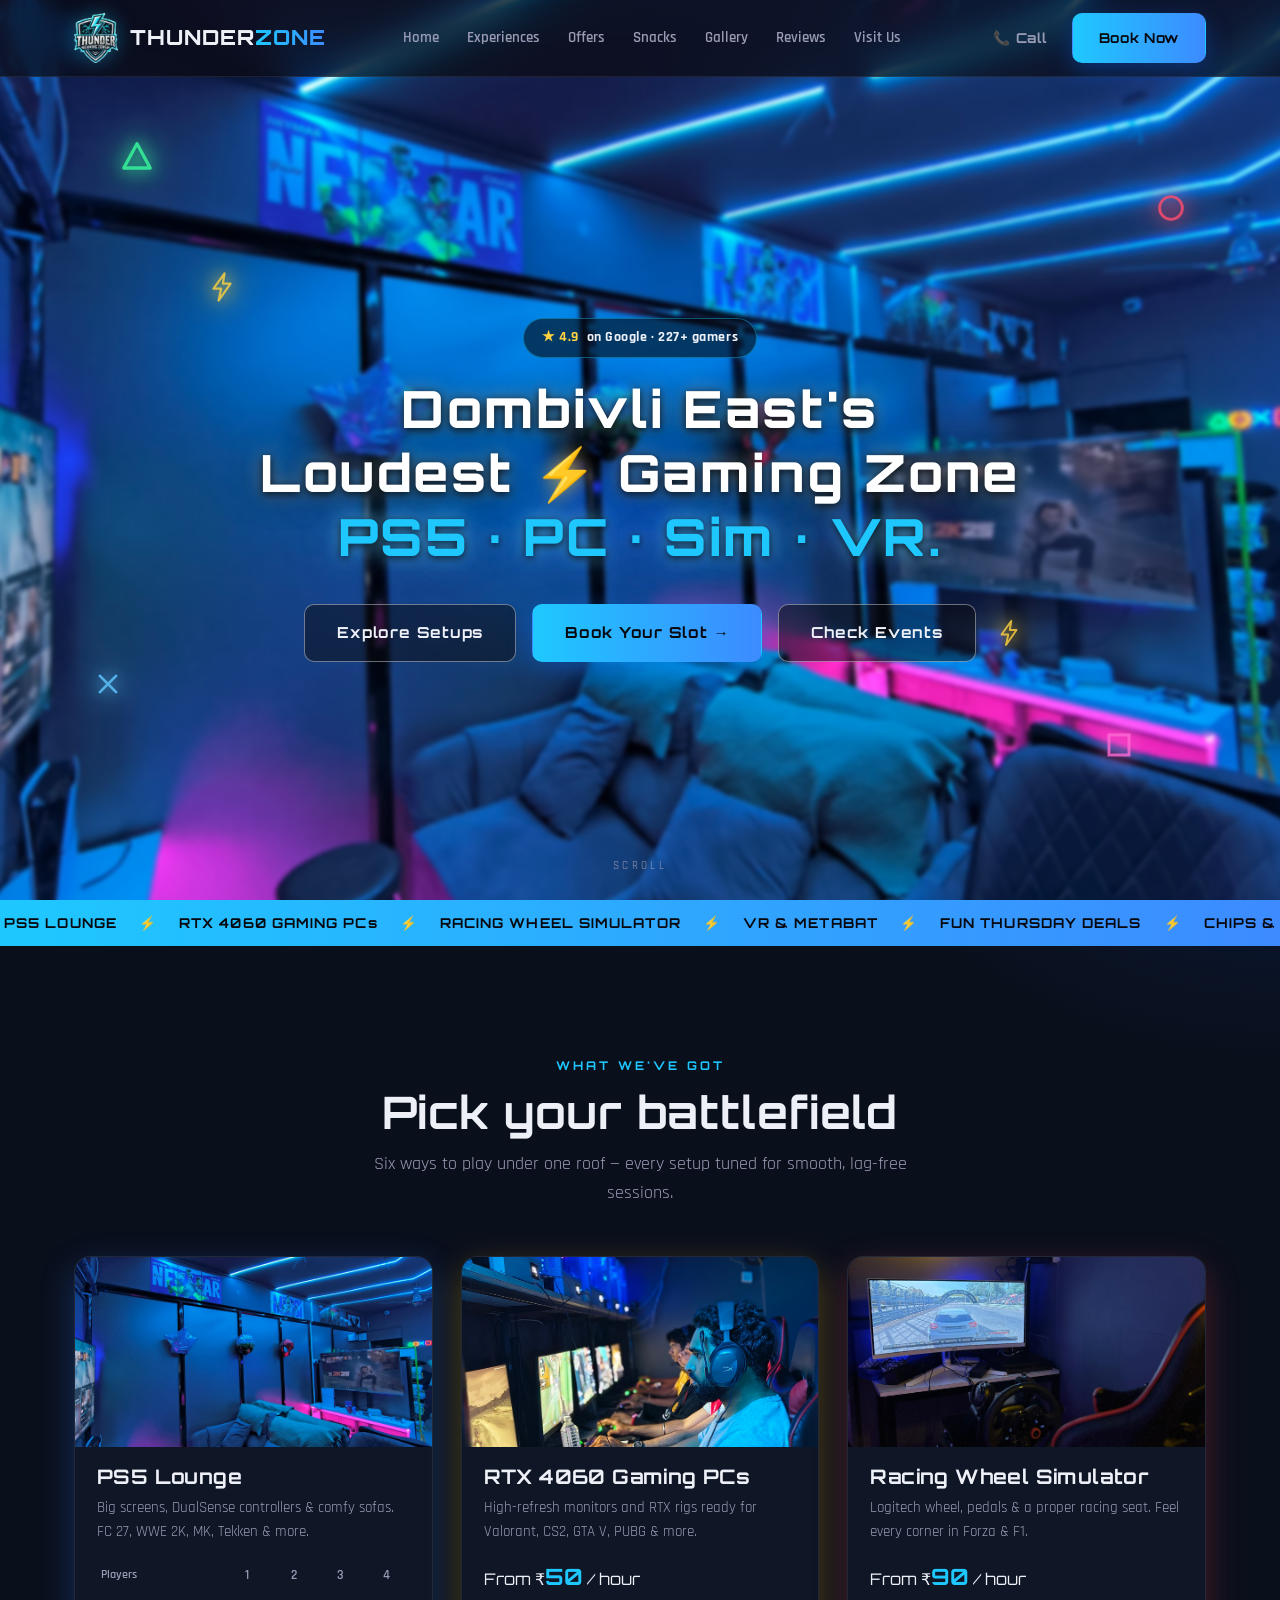
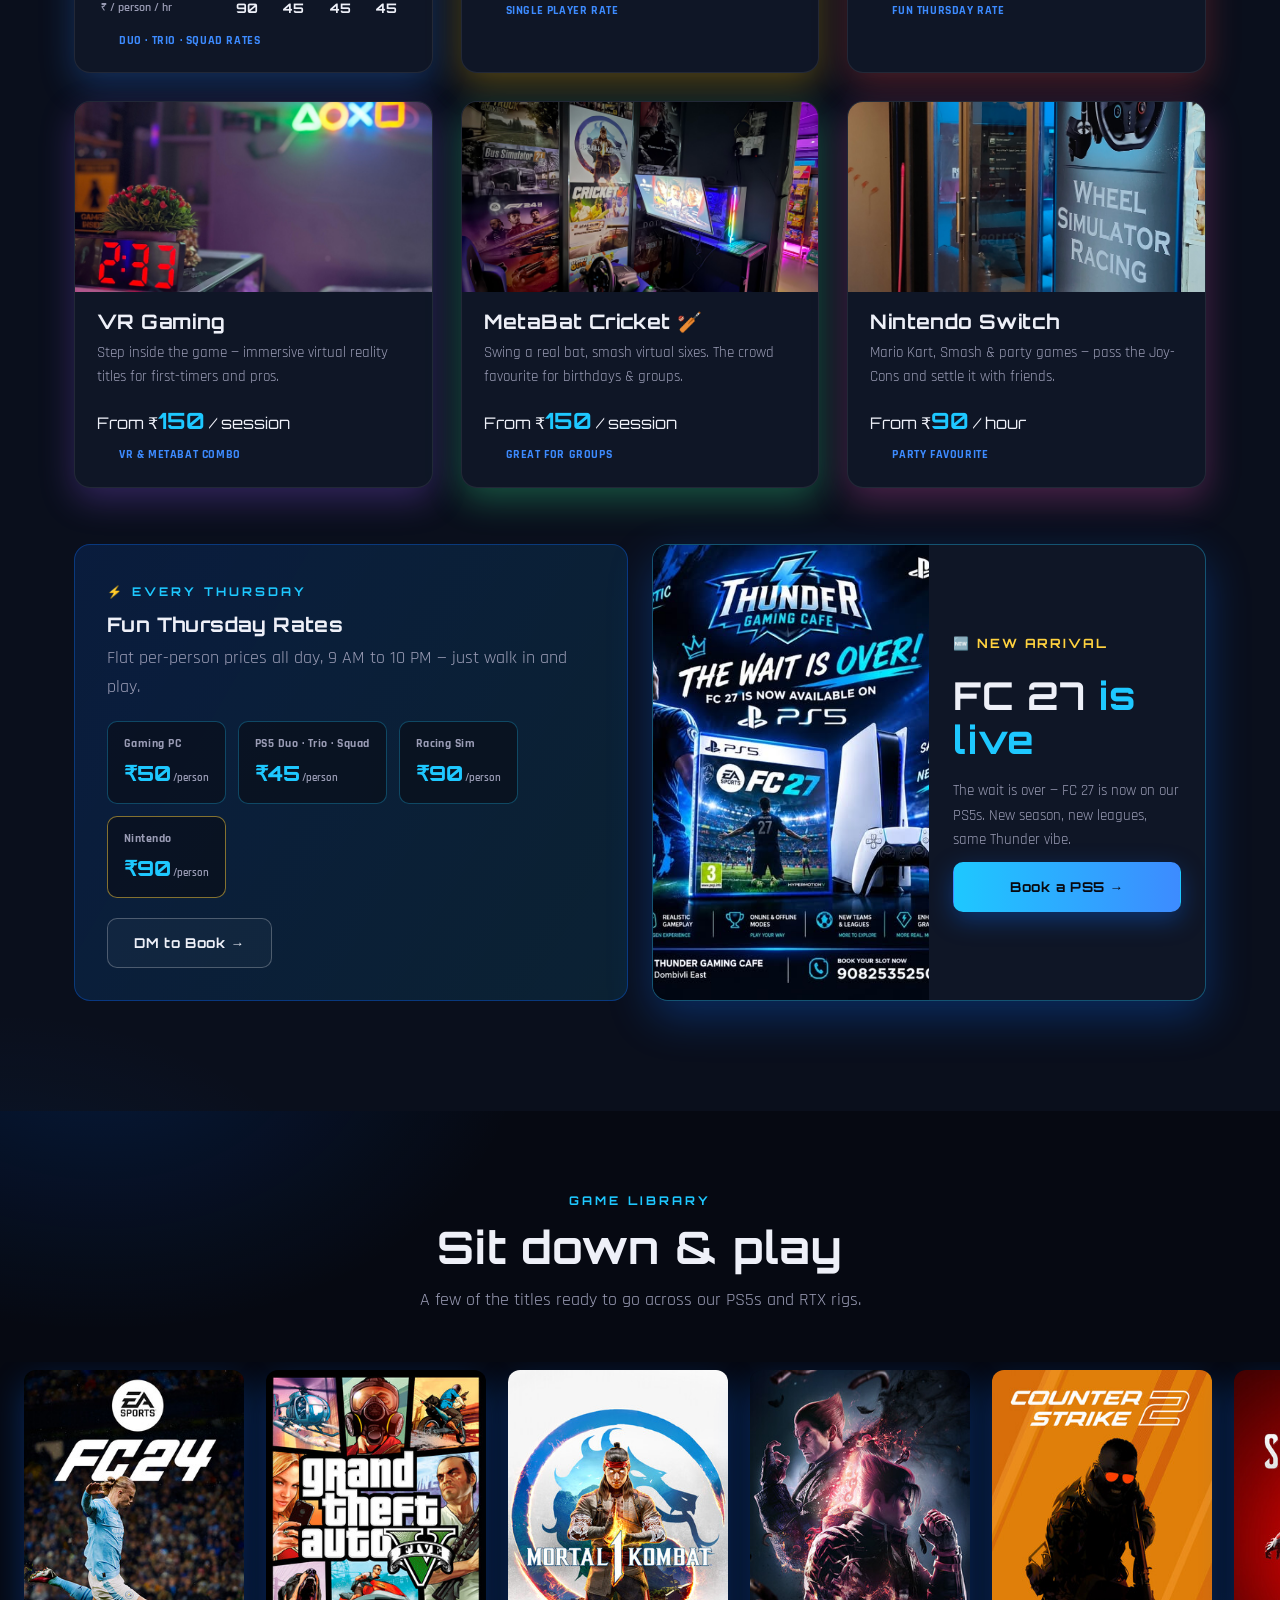
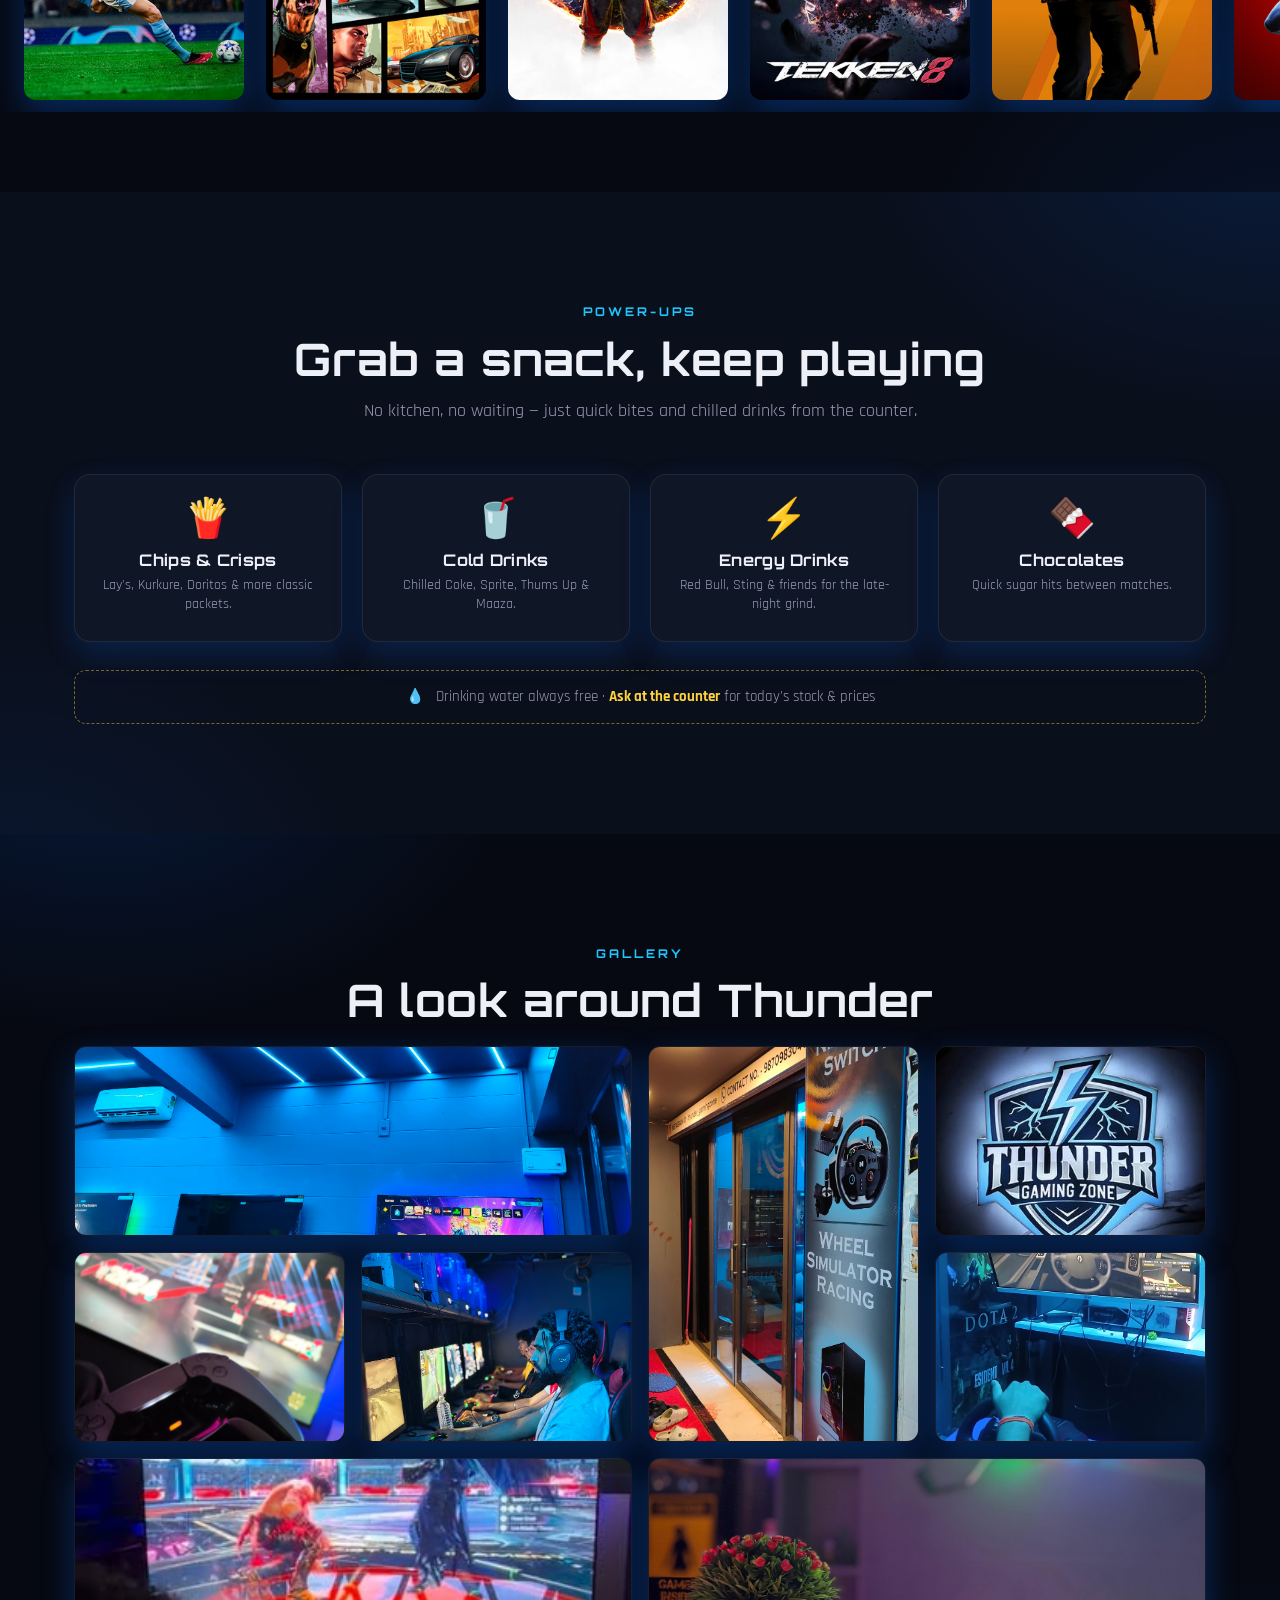
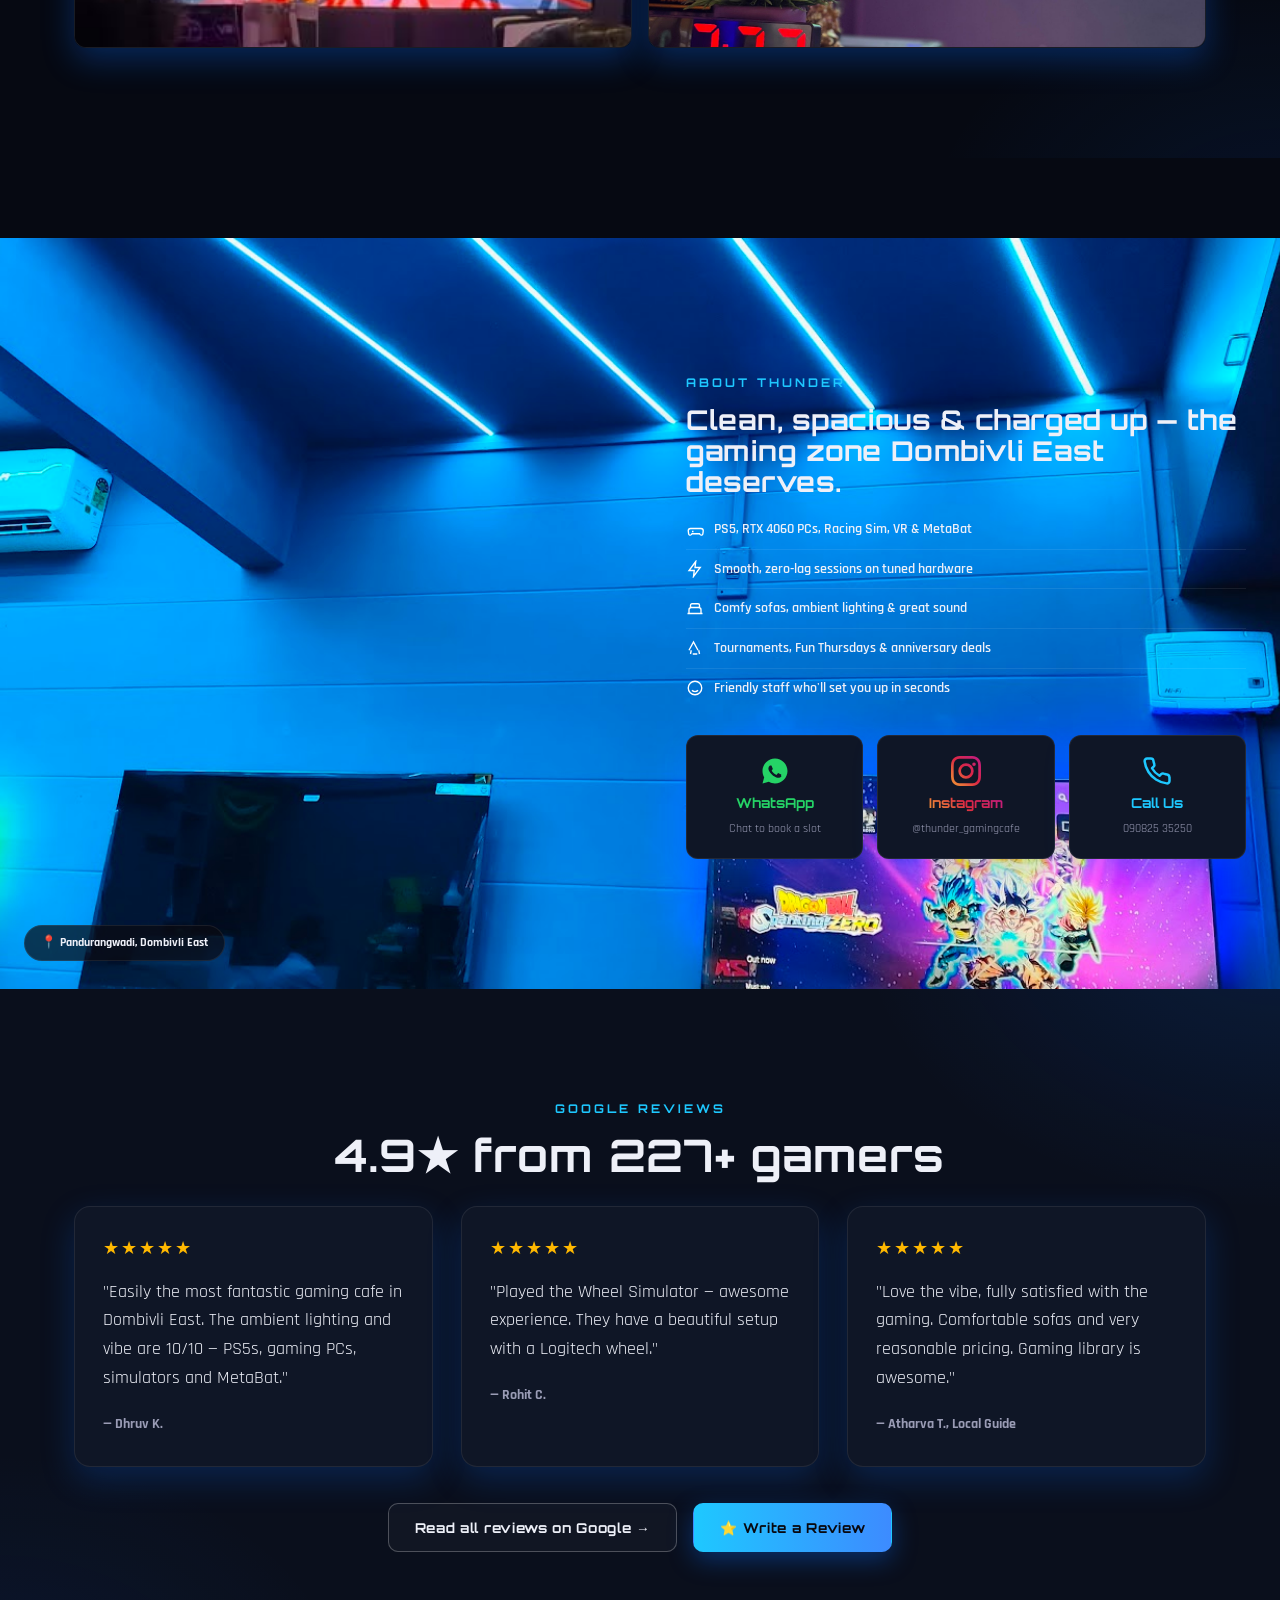
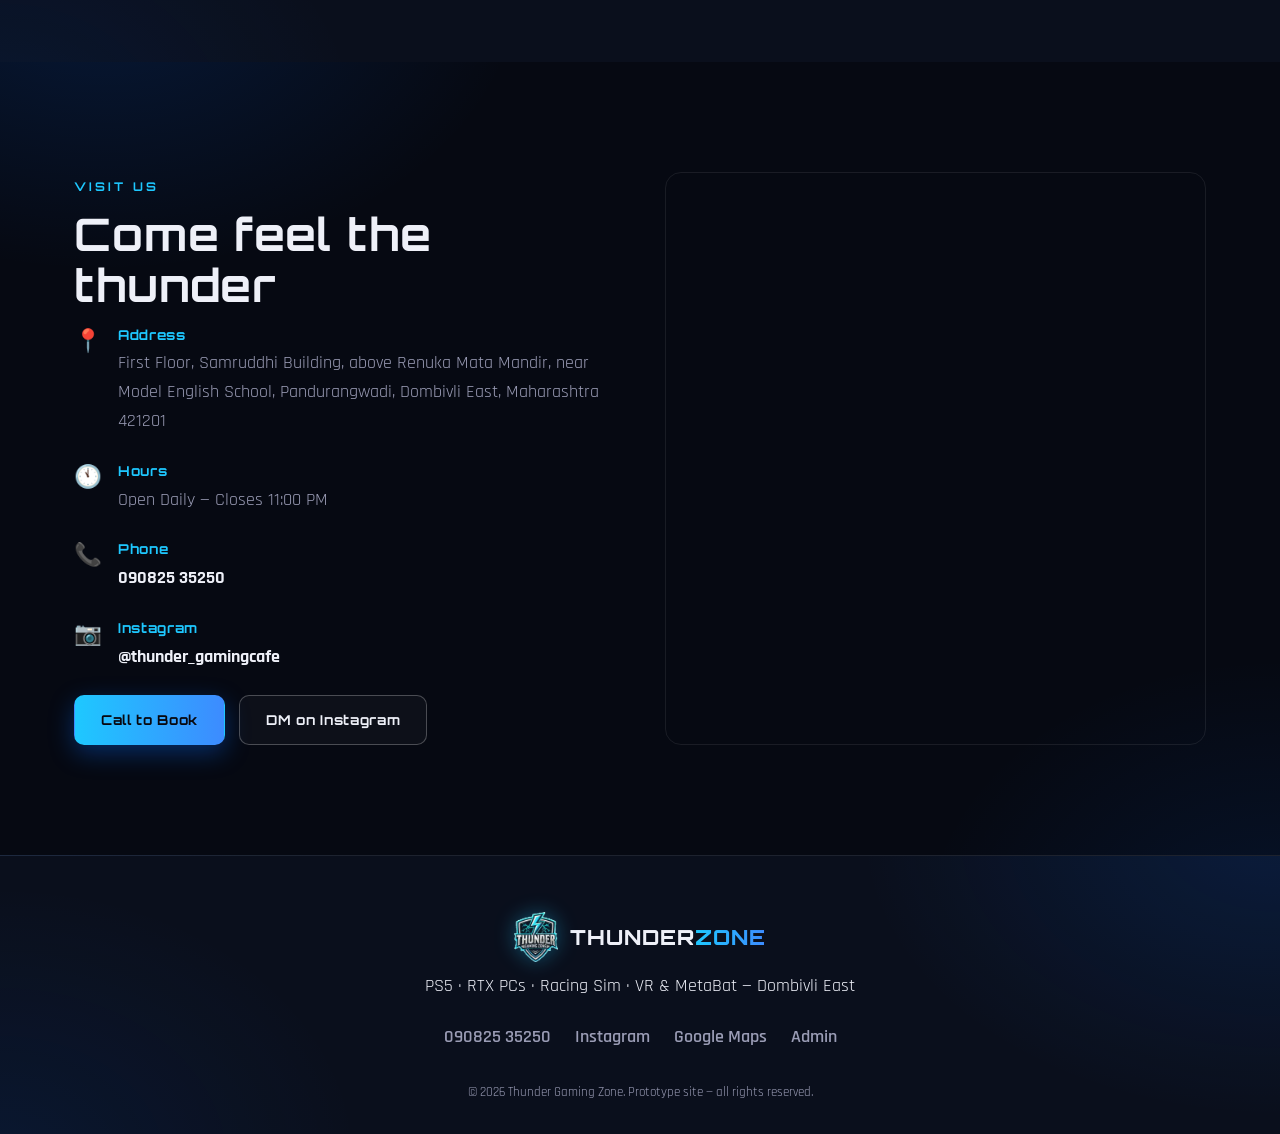
==== index.html @ 9903854d "Thunder Gaming Zone website prototype Home page with PS5, RTX PC, racing sim, VR/MetaBat and Nintend" ====
<!DOCTYPE html>
<html lang="en">
<head>
<meta charset="UTF-8">
<meta name="viewport" content="width=device-width, initial-scale=1.0">
<title>Thunder Gaming Zone | PS5, RTX PCs, Racing Sim &amp; VR in Dombivli East</title>
<meta name="description" content="Thunder Gaming Zone - Dombivli East's 4.9★ gaming zone. PS5 lounge, RTX 4060 gaming PCs, racing wheel simulator, VR & MetaBat. Book your slot now.">
<link rel="preconnect" href="https://fonts.googleapis.com">
<link rel="preconnect" href="https://fonts.gstatic.com" crossorigin>
<link href="https://fonts.googleapis.com/css2?family=Rajdhani:wght@500;600;700&family=Orbitron:wght@600;700;800;900&display=swap" rel="stylesheet">
<link rel="stylesheet" href="assets/style.css">
<link rel="icon" type="image/png" href="assets/img/logo.png">
</head>
<body>

<!-- NAV -->
<header class="site-header" id="header">
  <div class="container nav-inner">
    <a href="#home" class="logo"><img src="assets/img/logo.png" alt="Thunder Gaming Zone logo"><span class="logo-text">THUNDER<em>ZONE</em></span></a>
    <nav class="nav-links" id="navLinks">
      <a href="#home">Home</a>
      <a href="#stations">Experiences</a>
      <a href="#offers">Offers</a>
      <a href="#snacks">Snacks</a>
      <a href="#gallery">Gallery</a>
      <a href="#reviews">Reviews</a>
      <a href="#visit">Visit Us</a>
    </nav>
    <div class="nav-cta">
      <a href="tel:+919082535250" class="btn btn-ghost">📞 Call</a>
      <a href="booking.html" class="btn btn-primary">Book Now</a>
    </div>
    <button class="nav-toggle" id="navToggle" aria-label="Toggle menu">
      <span></span><span></span><span></span>
    </button>
  </div>
</header>

<!-- HERO -->
<section class="hero" id="home">
  <div class="hero-bg">
    <img src="assets/img/maps/ps5lounge.jpg" alt="Thunder Gaming Zone PS5 lounge with blue neon ceiling lights and sofa seating">
    <div class="hero-overlay"></div>
  </div>
  <div class="hero-deco" aria-hidden="true">
    <svg class="deco-btn deco-triangle" viewBox="0 0 40 40"><path d="M20 8 L32 30 L8 30 Z" fill="none" stroke="#39ff9e" stroke-width="3" stroke-linejoin="round"/></svg>
    <svg class="deco-btn deco-circle" viewBox="0 0 40 40"><circle cx="20" cy="20" r="12" fill="none" stroke="#ff4d6d" stroke-width="3"/></svg>
    <svg class="deco-btn deco-cross" viewBox="0 0 40 40"><path d="M11 11 L29 29 M29 11 L11 29" fill="none" stroke="#5ec8ff" stroke-width="3" stroke-linecap="round"/></svg>
    <svg class="deco-btn deco-square" viewBox="0 0 40 40"><rect x="10" y="10" width="20" height="20" fill="none" stroke="#ff6ad5" stroke-width="3"/></svg>
    <svg class="deco-btn deco-bolt b1" viewBox="0 0 40 40"><path d="M23 4 L10 22 H19 L16 36 L30 16 H21 Z" fill="none" stroke="#ffd23f" stroke-width="2.6" stroke-linejoin="round"/></svg>
    <svg class="deco-btn deco-bolt b2" viewBox="0 0 40 40"><path d="M23 4 L10 22 H19 L16 36 L30 16 H21 Z" fill="none" stroke="#ffd23f" stroke-width="2.6" stroke-linejoin="round"/></svg>
  </div>
  <div class="container hero-content">
    <span class="hero-badge"><b>★ 4.9</b> on Google · 227+ gamers</span>
    <p class="tagline">Dombivli East's<br>Loudest <span class="bolt">⚡</span> Gaming Zone<br><em>PS5 · PC · Sim · VR.</em></p>
    <div class="hero-actions">
      <a href="#stations" class="btn btn-outline btn-lg">Explore Setups</a>
      <a href="booking.html" class="btn btn-primary btn-lg">Book Your Slot →</a>
      <button type="button" id="eventsBtn" class="btn btn-outline btn-lg">Check Events</button>
    </div>
  </div>
  <div class="scroll-cue">SCROLL</div>
</section>

<!-- EVENTS MODAL -->
<div class="modal-overlay" id="eventsModal">
  <div class="modal-box">
    <div class="modal-head">
      <h3>Upcoming Events</h3>
      <button type="button" id="eventsClose" class="modal-close" aria-label="Close">✕</button>
    </div>
    <div class="modal-body">
      <ul class="event-list">
        <li class="event-item">
          <div class="event-date"><span class="ev-day">THU</span><span class="ev-mon">WEEKLY</span></div>
          <div class="event-info">
            <span class="event-tag">⚡ Weekly Deal</span>
            <h4>Fun Thursday</h4>
            <p>9:00 AM – 10:00 PM · PC ₹50, PS5 squads ₹45/person, Racing Sim &amp; Nintendo ₹90.</p>
          </div>
        </li>
        <li class="event-item">
          <div class="event-date"><span class="ev-day">8</span><span class="ev-mon">NOV</span></div>
          <div class="event-info">
            <span class="event-tag">⚽ Tournament</span>
            <h4>FC 27 Duo Cup</h4>
            <p>4:00 PM · Solo &amp; duo entries on PS5. Register via the link in our Instagram bio.</p>
          </div>
        </li>
        <li class="event-item">
          <div class="event-date"><span class="ev-day">15</span><span class="ev-mon">NOV</span></div>
          <div class="event-info">
            <span class="event-tag">🏎️ Time Trial</span>
            <h4>Wheel Sim Hot Lap Challenge</h4>
            <p>All day · Set the fastest lap on our Logitech wheel rigs — top 3 win free sim hours.</p>
          </div>
        </li>
        <li class="event-item">
          <div class="event-date"><span class="ev-day">22</span><span class="ev-mon">NOV</span></div>
          <div class="event-info">
            <span class="event-tag">🥊 Tournament</span>
            <h4>P vs P Battle: Tekken Night</h4>
            <p>6:00 PM · Single-elimination fighting bracket on the big screen. Spectators welcome.</p>
          </div>
        </li>
        <li class="event-item">
          <div class="event-date"><span class="ev-day">29</span><span class="ev-mon">NOV</span></div>
          <div class="event-info">
            <span class="event-tag">🏏 Special</span>
            <h4>MetaBat Super Over</h4>
            <p>5:00 PM · VR cricket six-hitting contest. Biggest hitter takes the trophy.</p>
          </div>
        </li>
      </ul>
    </div>
    <p class="modal-note">📌 Sample events shown for preview — connect Thunder's own calendar or Instagram posts here to keep this list live.</p>
  </div>
</div>

<!-- MARQUEE -->
<div class="marquee">
  <div class="marquee-track">
    <span>PS5 LOUNGE</span><span>⚡</span><span>RTX 4060 GAMING PCs</span><span>⚡</span><span>RACING WHEEL SIMULATOR</span><span>⚡</span><span>VR &amp; METABAT</span><span>⚡</span><span>FUN THURSDAY DEALS</span><span>⚡</span><span>CHIPS &amp; COLD DRINKS</span><span>⚡</span><span>PS5 LOUNGE</span><span>⚡</span><span>RTX 4060 GAMING PCs</span><span>⚡</span><span>RACING WHEEL SIMULATOR</span><span>⚡</span><span>VR &amp; METABAT</span><span>⚡</span><span>FUN THURSDAY DEALS</span><span>⚡</span><span>CHIPS &amp; COLD DRINKS</span><span>⚡</span>
  </div>
</div>

<!-- EXPERIENCES -->
<section class="stations" id="stations">
  <div class="container">
    <span class="eyebrow center">WHAT WE'VE GOT</span>
    <h2 class="center">Pick your battlefield</h2>
    <p class="section-sub center">Six ways to play under one roof — every setup tuned for smooth, lag-free sessions.</p>

    <div class="station-grid">
      <div class="station-card station-card--blue">
        <div class="station-img"><img src="assets/img/maps/ps5lounge.jpg" alt="PS5 lounge with sofas and big screens at Thunder Gaming Zone"></div>
        <h3>PS5 Lounge</h3>
        <p>Big screens, DualSense controllers &amp; comfy sofas. FC 27, WWE 2K, MK, Tekken &amp; more.</p>
        <table class="rate-table">
          <tr><th>Players</th><td>1</td><td>2</td><td>3</td><td>4</td></tr>
          <tr><th>₹ / person / hr</th><td>90</td><td>45</td><td>45</td><td>45</td></tr>
        </table>
        <span class="tag">Duo · Trio · Squad rates</span>
      </div>
      <div class="station-card station-card--yellow">
        <div class="station-img"><img src="assets/img/maps/pcrow.jpg" alt="Row of RTX 4060 gaming PCs with RGB lighting"></div>
        <h3>RTX 4060 Gaming PCs</h3>
        <p>High-refresh monitors and RTX rigs ready for Valorant, CS2, GTA V, PUBG &amp; more.</p>
        <div class="rate-simple">From ₹<strong>50</strong> / hour</div>
        <span class="tag">Single player rate</span>
      </div>
      <div class="station-card station-card--red">
        <div class="station-img"><img src="assets/img/maps/wheelsetup.jpg" alt="Logitech racing wheel simulator rig with bucket seat"></div>
        <h3>Racing Wheel Simulator</h3>
        <p>Logitech wheel, pedals &amp; a proper racing seat. Feel every corner in Forza &amp; F1.</p>
        <div class="rate-simple">From ₹<strong>90</strong> / hour</div>
        <span class="tag">Fun Thursday rate</span>
      </div>
      <div class="station-card station-card--purple">
        <div class="station-img"><img src="assets/img/maps/neonsign.jpg" alt="PlayStation neon symbols glowing on the wall"></div>
        <h3>VR Gaming</h3>
        <p>Step inside the game — immersive virtual reality titles for first-timers and pros.</p>
        <div class="rate-simple">From ₹<strong>150</strong> / session</div>
        <span class="tag">VR &amp; MetaBat combo</span>
      </div>
      <div class="station-card station-card--green">
        <div class="station-img"><img src="assets/img/maps/simrig.jpg" alt="Gaming setup with posters and sim rig at Thunder Gaming Zone"></div>
        <h3>MetaBat Cricket 🏏</h3>
        <p>Swing a real bat, smash virtual sixes. The crowd favourite for birthdays &amp; groups.</p>
        <div class="rate-simple">From ₹<strong>150</strong> / session</div>
        <span class="tag">Great for groups</span>
      </div>
      <div class="station-card station-card--pink">
        <div class="station-img"><img src="assets/img/maps/entrance.jpg" alt="Thunder Gaming Zone entrance listing Nintendo Switch, wheel simulator racing and gaming PCs"></div>
        <h3>Nintendo Switch</h3>
        <p>Mario Kart, Smash &amp; party games — pass the Joy-Cons and settle it with friends.</p>
        <div class="rate-simple">From ₹<strong>90</strong> / hour</div>
        <span class="tag">Party favourite</span>
      </div>
    </div>

    <!-- OFFERS -->
    <div class="deals-row" id="offers">
      <div class="happy-hour">
        <div class="hh-text">
          <span class="eyebrow">⚡ EVERY THURSDAY</span>
          <h3>Fun Thursday Rates</h3>
          <p>Flat per-person prices all day, 9 AM to 10 PM — just walk in and play.</p>
          <div class="hh-rates">
            <div class="hh-slot"><span class="hh-time">Gaming PC</span><span class="hh-price">₹50<small>/person</small></span></div>
            <div class="hh-slot"><span class="hh-time">PS5 Duo · Trio · Squad</span><span class="hh-price">₹45<small>/person</small></span></div>
            <div class="hh-slot"><span class="hh-time">Racing Sim</span><span class="hh-price">₹90<small>/person</small></span></div>
            <div class="hh-slot late"><span class="hh-time">Nintendo</span><span class="hh-price">₹90<small>/person</small></span></div>
          </div>
        </div>
        <a href="https://www.instagram.com/thunder_gamingcafe/" target="_blank" rel="noopener" class="btn btn-outline">DM to Book →</a>
      </div>

      <div class="offer-poster">
        <img src="assets/img/ig/fc27.jpg" alt="Thunder Gaming Cafe poster: FC 27 now available on PS5">
        <div class="op-text">
          <span class="mo-eyebrow">🆕 NEW ARRIVAL</span>
          <h3 class="mo-title">FC 27 <em>is live</em></h3>
          <p>The wait is over — FC 27 is now on our PS5s. New season, new leagues, same Thunder vibe.</p>
          <a href="booking.html" class="btn btn-primary">Book a PS5 →</a>
        </div>
      </div>
    </div>
  </div>
</section>

<!-- GAMES -->
<section class="games">
  <div class="container container-bleed">
    <span class="eyebrow center">GAME LIBRARY</span>
    <h2 class="center">Sit down &amp; play</h2>
    <p class="section-sub center">A few of the titles ready to go across our PS5s and RTX rigs.</p>
  </div>
  <div class="game-scroll">
    <div class="game-scroll-track" id="gameTrack">
      <div class="game-card"><img src="assets/img/games/fc24.jpg" alt="EA Sports FC cover art"><div class="game-overlay"><span class="go-name">EA Sports FC</span><span class="go-genre">SPORTS</span></div></div>
      <div class="game-card"><img src="assets/img/games/gtav.jpg" alt="Grand Theft Auto V cover art"><div class="game-overlay"><span class="go-name">Grand Theft Auto V</span><span class="go-genre">ACTION</span></div></div>
      <div class="game-card"><img src="assets/img/games/mk1.jpg" alt="Mortal Kombat 1 cover art"><div class="game-overlay"><span class="go-name">Mortal Kombat 1</span><span class="go-genre">FIGHTING</span></div></div>
      <div class="game-card"><img src="assets/img/games/tekken8.jpg" alt="Tekken 8 cover art"><div class="game-overlay"><span class="go-name">Tekken 8</span><span class="go-genre">FIGHTING</span></div></div>
      <div class="game-card"><img src="assets/img/games/cs2.jpg" alt="Counter-Strike 2 cover art"><div class="game-overlay"><span class="go-name">Counter-Strike 2</span><span class="go-genre">FPS</span></div></div>
      <div class="game-card"><img src="assets/img/games/spiderman.jpg" alt="Spider-Man Remastered cover art"><div class="game-overlay"><span class="go-name">Spider-Man Remastered</span><span class="go-genre">ACTION</span></div></div>
      <div class="game-card"><img src="assets/img/games/pubg.jpg" alt="PUBG Battlegrounds cover art"><div class="game-overlay"><span class="go-name">PUBG: Battlegrounds</span><span class="go-genre">BATTLE ROYALE</span></div></div>
      <div class="game-card"><img src="assets/img/games/godofwar.jpg" alt="God of War cover art"><div class="game-overlay"><span class="go-name">God of War</span><span class="go-genre">ACTION</span></div></div>
      <div class="game-card"><img src="assets/img/games/rocketleague.jpg" alt="Rocket League cover art"><div class="game-overlay"><span class="go-name">Rocket League</span><span class="go-genre">SPORTS</span></div></div>
      <div class="game-card"><img src="assets/img/games/sf6.jpg" alt="Street Fighter 6 cover art"><div class="game-overlay"><span class="go-name">Street Fighter 6</span><span class="go-genre">FIGHTING</span></div></div>
      <div class="game-card"><img src="assets/img/games/apex.jpg" alt="Apex Legends cover art"><div class="game-overlay"><span class="go-name">Apex Legends</span><span class="go-genre">BATTLE ROYALE</span></div></div>
      <div class="game-card"><img src="assets/img/games/cyberpunk.jpg" alt="Cyberpunk 2077 cover art"><div class="game-overlay"><span class="go-name">Cyberpunk 2077</span><span class="go-genre">RPG</span></div></div>
      <!-- duplicate set for seamless loop -->
      <div class="game-card" aria-hidden="true"><img src="assets/img/games/fc24.jpg" alt=""><div class="game-overlay"><span class="go-name">EA Sports FC</span><span class="go-genre">SPORTS</span></div></div>
      <div class="game-card" aria-hidden="true"><img src="assets/img/games/gtav.jpg" alt=""><div class="game-overlay"><span class="go-name">Grand Theft Auto V</span><span class="go-genre">ACTION</span></div></div>
      <div class="game-card" aria-hidden="true"><img src="assets/img/games/mk1.jpg" alt=""><div class="game-overlay"><span class="go-name">Mortal Kombat 1</span><span class="go-genre">FIGHTING</span></div></div>
      <div class="game-card" aria-hidden="true"><img src="assets/img/games/tekken8.jpg" alt=""><div class="game-overlay"><span class="go-name">Tekken 8</span><span class="go-genre">FIGHTING</span></div></div>
      <div class="game-card" aria-hidden="true"><img src="assets/img/games/cs2.jpg" alt=""><div class="game-overlay"><span class="go-name">Counter-Strike 2</span><span class="go-genre">FPS</span></div></div>
      <div class="game-card" aria-hidden="true"><img src="assets/img/games/spiderman.jpg" alt=""><div class="game-overlay"><span class="go-name">Spider-Man Remastered</span><span class="go-genre">ACTION</span></div></div>
      <div class="game-card" aria-hidden="true"><img src="assets/img/games/pubg.jpg" alt=""><div class="game-overlay"><span class="go-name">PUBG: Battlegrounds</span><span class="go-genre">BATTLE ROYALE</span></div></div>
      <div class="game-card" aria-hidden="true"><img src="assets/img/games/godofwar.jpg" alt=""><div class="game-overlay"><span class="go-name">God of War</span><span class="go-genre">ACTION</span></div></div>
      <div class="game-card" aria-hidden="true"><img src="assets/img/games/rocketleague.jpg" alt=""><div class="game-overlay"><span class="go-name">Rocket League</span><span class="go-genre">SPORTS</span></div></div>
      <div class="game-card" aria-hidden="true"><img src="assets/img/games/sf6.jpg" alt=""><div class="game-overlay"><span class="go-name">Street Fighter 6</span><span class="go-genre">FIGHTING</span></div></div>
      <div class="game-card" aria-hidden="true"><img src="assets/img/games/apex.jpg" alt=""><div class="game-overlay"><span class="go-name">Apex Legends</span><span class="go-genre">BATTLE ROYALE</span></div></div>
      <div class="game-card" aria-hidden="true"><img src="assets/img/games/cyberpunk.jpg" alt=""><div class="game-overlay"><span class="go-name">Cyberpunk 2077</span><span class="go-genre">RPG</span></div></div>
    </div>
  </div>
</section>

<!-- SNACKS -->
<section class="snacks" id="snacks">
  <div class="container">
    <span class="eyebrow center">POWER-UPS</span>
    <h2 class="center">Grab a snack, keep playing</h2>
    <p class="section-sub center">No kitchen, no waiting — just quick bites and chilled drinks from the counter.</p>

    <div class="snack-grid">
      <div class="snack-card"><span class="snack-ico">🍟</span><h3>Chips &amp; Crisps</h3><p>Lay's, Kurkure, Doritos &amp; more classic packets.</p></div>
      <div class="snack-card"><span class="snack-ico">🥤</span><h3>Cold Drinks</h3><p>Chilled Coke, Sprite, Thums Up &amp; Maaza.</p></div>
      <div class="snack-card"><span class="snack-ico">⚡</span><h3>Energy Drinks</h3><p>Red Bull, Sting &amp; friends for the late-night grind.</p></div>
      <div class="snack-card"><span class="snack-ico">🍫</span><h3>Chocolates</h3><p>Quick sugar hits between matches.</p></div>
    </div>

    <div class="snack-banner">💧 <span>Drinking water always free · <strong>Ask at the counter</strong> for today's stock &amp; prices</span></div>
  </div>
</section>

<!-- GALLERY -->
<section class="gallery" id="gallery">
  <div class="container">
    <span class="eyebrow center">GALLERY</span>
    <h2 class="center">A look around Thunder</h2>
    <div class="gallery-grid">
      <img class="g-wide" src="assets/img/maps/wideroom.jpg" alt="Wide view of the blue-lit gaming room with ceiling neon strips">
      <img class="g-tall" src="assets/img/maps/entrance.jpg" alt="Thunder Gaming Zone entrance with Nintendo Switch, wheel simulator and gaming PC signage">
      <img class="g-small" src="assets/img/ig/neon-logo.jpg" alt="Glowing Thunder Gaming Zone logo sign">
      <img class="g-small" src="assets/img/maps/ps5controller.jpg" alt="DualSense controller in hand during a WWE 2K match">
      <img class="g-small" src="assets/img/maps/pcrow.jpg" alt="Gamers on the RTX PC row">
      <img class="g-small" src="assets/img/maps/wheelplay.jpg" alt="Racing on the Logitech wheel simulator">
      <img class="g-wide" src="assets/img/ig/ps5-play.jpg" alt="Friends playing a fighting game on the big screen">
      <img class="g-wide" src="assets/img/maps/neonsign.jpg" alt="PlayStation symbol neon sign and LED clock">
    </div>
  </div>
</section>

<!-- ABOUT -->
<section class="about" id="about">
  <div class="about-bg">
    <img src="assets/img/maps/wideroom.jpg" alt="Thunder Gaming Zone interior with blue neon lighting and big screens">
    <div class="about-bg-overlay"></div>
  </div>
  <span class="about-badge">📍 Pandurangwadi, Dombivli East</span>
  <div class="container about-grid">
    <div class="about-copy">
      <span class="eyebrow">ABOUT THUNDER</span>
      <h2>Clean, spacious &amp; charged up — the gaming zone Dombivli East deserves.</h2>
      <ul class="about-points">
        <li><svg viewBox="0 0 24 24"><path d="M6 10h14a3 3 0 0 1 3 3l-.5 4a2 2 0 0 1-3.5 1.2l-1-1.2H8l-1 1.2A2 2 0 0 1 3.5 17L3 13a3 3 0 0 1 3-3z"/><path d="M9 13v2M8 14h2M15.5 12.5h.01M18 14h.01"/></svg> PS5, RTX 4060 PCs, Racing Sim, VR &amp; MetaBat</li>
        <li><svg viewBox="0 0 24 24"><path d="M13 2L4 14h7l-1 8 9-12h-7z"/></svg> Smooth, zero-lag sessions on tuned hardware</li>
        <li><svg viewBox="0 0 24 24"><path d="M4 18v-5a3 3 0 0 1 3-3h10a3 3 0 0 1 3 3v5M2 18h20M6 10V7a2 2 0 0 1 2-2h8a2 2 0 0 1 2 2v3"/></svg> Comfy sofas, ambient lighting &amp; great sound</li>
        <li><svg viewBox="0 0 24 24"><path d="M4 15l6-11 6 11M6 20l1-5M18 20l-1-5M9 20h6"/></svg> Tournaments, Fun Thursdays &amp; anniversary deals</li>
        <li><svg viewBox="0 0 24 24"><circle cx="12" cy="12" r="9"/><path d="M8.5 10.5h.01M15.5 10.5h.01M8 15c1 1.2 2.4 1.8 4 1.8s3-.6 4-1.8"/></svg> Friendly staff who'll set you up in seconds</li>
      </ul>

      <div class="connect-cards">
        <a href="https://wa.me/919082535250" target="_blank" rel="noopener" class="connect-card wa">
          <svg class="connect-ico" viewBox="0 0 24 24" fill="#25D366" aria-hidden="true"><path d="M12 2C6.48 2 2 6.48 2 12c0 1.85.5 3.58 1.35 5.07L2 22l5.07-1.35C8.55 21.5 10.27 22 12 22c5.52 0 10-4.48 10-10S17.52 2 12 2zm5.2 14.2c-.22.6-1.28 1.15-1.77 1.2-.46.05-1.02.07-1.65-.1-.38-.1-.87-.28-1.5-.55-2.63-1.14-4.35-3.8-4.48-3.98-.13-.18-1.07-1.42-1.07-2.7 0-1.28.67-1.9.9-2.16.23-.26.5-.32.67-.32.17 0 .34 0 .48.01.16.01.36-.06.56.43.22.53.73 1.83.8 1.96.07.13.11.29.02.47-.09.18-.13.29-.26.44-.13.15-.27.34-.39.46-.13.13-.26.27-.11.53.15.26.67 1.1 1.44 1.79 1 .89 1.83 1.17 2.09 1.3.26.13.41.11.56-.07.15-.18.65-.76.82-1.02.17-.26.34-.22.56-.13.22.09 1.42.67 1.66.79.24.12.4.18.46.28.06.1.06.6-.16 1.2z"/></svg>
          <span class="connect-label wa-label">WhatsApp</span>
          <span class="connect-sub">Chat to book a slot</span>
        </a>
        <a href="https://www.instagram.com/thunder_gamingcafe/" target="_blank" rel="noopener" class="connect-card ig">
          <svg class="connect-ico" viewBox="0 0 24 24" aria-hidden="true"><defs><linearGradient id="igGrad" x1="0" y1="1" x2="1" y2="0"><stop offset="0%" stop-color="#f09433"/><stop offset="25%" stop-color="#e6683c"/><stop offset="50%" stop-color="#dc2743"/><stop offset="75%" stop-color="#cc2366"/><stop offset="100%" stop-color="#bc1888"/></linearGradient></defs><path fill="url(#igGrad)" d="M12 2.16c3.2 0 3.58.01 4.85.07 1.17.05 1.8.25 2.23.41.56.22.96.48 1.38.9.42.42.68.82.9 1.38.16.42.36 1.06.41 2.23.06 1.27.07 1.65.07 4.85s-.01 3.58-.07 4.85c-.05 1.17-.25 1.8-.41 2.23-.22.56-.48.96-.9 1.38-.42.42-.82.68-1.38.9-.42.16-1.06.36-2.23.41-1.27.06-1.64.07-4.85.07s-3.58-.01-4.85-.07c-1.17-.05-1.8-.25-2.23-.41a3.7 3.7 0 0 1-1.38-.9 3.7 3.7 0 0 1-.9-1.38c-.16-.42-.36-1.06-.41-2.23-.06-1.27-.07-1.65-.07-4.85s.01-3.58.07-4.85c.05-1.17.25-1.8.41-2.23.22-.56.48-.96.9-1.38.42-.42.82-.68 1.38-.9.42-.16 1.06-.36 2.23-.41 1.27-.06 1.65-.07 4.85-.07zM12 0C8.74 0 8.33.01 7.05.07c-1.28.06-2.15.26-2.91.56a5.9 5.9 0 0 0-2.13 1.39A5.9 5.9 0 0 0 .62 4.15C.32 4.9.12 5.77.06 7.05.01 8.33 0 8.74 0 12s.01 3.67.07 4.95c.06 1.28.26 2.15.56 2.91.31.8.72 1.47 1.39 2.14a5.9 5.9 0 0 0 2.13 1.39c.76.3 1.63.5 2.91.56C8.33 23.99 8.74 24 12 24s3.67-.01 4.95-.07c1.28-.06 2.15-.26 2.91-.56a5.9 5.9 0 0 0 2.13-1.39 5.9 5.9 0 0 0 1.39-2.14c.3-.76.5-1.63.56-2.91.06-1.28.07-1.69.07-4.95s-.01-3.67-.07-4.95c-.06-1.28-.26-2.15-.56-2.91a5.9 5.9 0 0 0-1.39-2.13A5.9 5.9 0 0 0 19.86.63c-.76-.3-1.63-.5-2.91-.56C15.67.01 15.26 0 12 0zm0 5.84A6.16 6.16 0 1 0 18.16 12 6.16 6.16 0 0 0 12 5.84zM12 16a4 4 0 1 1 4-4 4 4 0 0 1-4 4zm6.41-10.85a1.44 1.44 0 1 0 1.44 1.44 1.44 1.44 0 0 0-1.44-1.44z"/></svg>
          <span class="connect-label ig-label">Instagram</span>
          <span class="connect-sub">@thunder_gamingcafe</span>
        </a>
        <a href="tel:+919082535250" class="connect-card call">
          <svg class="connect-ico" viewBox="0 0 24 24" fill="none" stroke="#1ec8ff" stroke-width="2" stroke-linecap="round" stroke-linejoin="round" aria-hidden="true"><path d="M22 16.9v3a2 2 0 0 1-2.2 2 19.8 19.8 0 0 1-8.6-3.1 19.5 19.5 0 0 1-6-6A19.8 19.8 0 0 1 2.1 4.2 2 2 0 0 1 4.1 2h3a2 2 0 0 1 2 1.7c.1.9.4 1.8.7 2.7a2 2 0 0 1-.5 2.1L8 9.8a16 16 0 0 0 6 6l1.3-1.3a2 2 0 0 1 2.1-.4c.9.3 1.8.6 2.7.7a2 2 0 0 1 1.7 2z"/></svg>
          <span class="connect-label">Call Us</span>
          <span class="connect-sub">090825 35250</span>
        </a>
      </div>
    </div>
  </div>
</section>

<!-- REVIEWS -->
<section class="reviews" id="reviews">
  <div class="container">
    <span class="eyebrow center">GOOGLE REVIEWS</span>
    <h2 class="center">4.9★ from 227+ gamers</h2>
    <div class="review-grid">
      <div class="review-card">
        <div class="stars">★★★★★</div>
        <p>"Easily the most fantastic gaming cafe in Dombivli East. The ambient lighting and vibe are 10/10 — PS5s, gaming PCs, simulators and MetaBat."</p>
        <span class="reviewer">— Dhruv K.</span>
      </div>
      <div class="review-card">
        <div class="stars">★★★★★</div>
        <p>"Played the Wheel Simulator — awesome experience. They have a beautiful setup with a Logitech wheel."</p>
        <span class="reviewer">— Rohit C.</span>
      </div>
      <div class="review-card">
        <div class="stars">★★★★★</div>
        <p>"Love the vibe, fully satisfied with the gaming. Comfortable sofas and very reasonable pricing. Gaming library is awesome."</p>
        <span class="reviewer">— Atharva T., Local Guide</span>
      </div>
    </div>
    <div class="review-actions">
      <a href="https://www.google.com/maps/place/Thunder+Gaming+Cafe/@19.2097234,73.0913466,354m/data=!3m2!1e3!4b1!4m6!3m5!1s0x3be79584dae21099:0x76527ccf8c31e28e!8m2!3d19.2097234!4d73.0920707!16s%2Fg%2F11wg5w4zh5" target="_blank" rel="noopener" class="btn btn-outline">Read all reviews on Google →</a>
      <a href="https://www.google.com/maps/place/Thunder+Gaming+Cafe/@19.2097234,73.0913466,354m/data=!3m2!1e3!4b1!4m6!3m5!1s0x3be79584dae21099:0x76527ccf8c31e28e!8m2!3d19.2097234!4d73.0920707!16s%2Fg%2F11wg5w4zh5" target="_blank" rel="noopener" class="btn btn-primary">⭐ Write a Review</a>
    </div>
  </div>
</section>

<!-- VISIT / CONTACT -->
<section class="visit" id="visit">
  <div class="container visit-grid">
    <div class="visit-info">
      <span class="eyebrow">VISIT US</span>
      <h2>Come feel the thunder</h2>
      <div class="info-row">
        <span class="ico">📍</span>
        <div>
          <strong>Address</strong>
          <p>First Floor, Samruddhi Building, above Renuka Mata Mandir, near Model English School, Pandurangwadi, Dombivli East, Maharashtra 421201</p>
        </div>
      </div>
      <div class="info-row">
        <span class="ico">🕚</span>
        <div>
          <strong>Hours</strong>
          <p>Open Daily — Closes 11:00 PM</p>
        </div>
      </div>
      <div class="info-row">
        <span class="ico">📞</span>
        <div>
          <strong>Phone</strong>
          <p><a href="tel:+919082535250">090825 35250</a></p>
        </div>
      </div>
      <div class="info-row">
        <span class="ico">📷</span>
        <div>
          <strong>Instagram</strong>
          <p><a href="https://www.instagram.com/thunder_gamingcafe/" target="_blank" rel="noopener">@thunder_gamingcafe</a></p>
        </div>
      </div>
      <div class="visit-actions">
        <a href="tel:+919082535250" class="btn btn-primary">Call to Book</a>
        <a href="https://www.instagram.com/thunder_gamingcafe/" target="_blank" rel="noopener" class="btn btn-outline">DM on Instagram</a>
      </div>
    </div>
    <div class="visit-map">
      <iframe
        title="Thunder Gaming Zone location"
        src="https://www.google.com/maps?q=Thunder+Gaming+Cafe,+Dombivli+East&ll=19.2097234,73.0920707&z=17&output=embed"
        width="100%" height="100%" style="border:0;" allowfullscreen="" loading="lazy"
        referrerpolicy="no-referrer-when-downgrade">
      </iframe>
    </div>
  </div>
</section>

<!-- FOOTER -->
<footer class="site-footer">
  <div class="container footer-inner">
    <a href="#home" class="logo"><img src="assets/img/logo.png" alt="Thunder Gaming Zone logo"><span class="logo-text">THUNDER<em>ZONE</em></span></a>
    <p>PS5 · RTX PCs · Racing Sim · VR &amp; MetaBat — Dombivli East</p>
    <div class="footer-links">
      <a href="tel:+919082535250">090825 35250</a>
      <a href="https://www.instagram.com/thunder_gamingcafe/" target="_blank" rel="noopener">Instagram</a>
      <a href="https://www.google.com/maps/place/Thunder+Gaming+Cafe/@19.2097234,73.0913466,354m/data=!3m2!1e3!4b1!4m6!3m5!1s0x3be79584dae21099:0x76527ccf8c31e28e!8m2!3d19.2097234!4d73.0920707!16s%2Fg%2F11wg5w4zh5" target="_blank" rel="noopener">Google Maps</a>
      <a href="admin.html">Admin</a>
    </div>
    <p class="copyright">© <span id="year"></span> Thunder Gaming Zone. Prototype site — all rights reserved.</p>
  </div>
</footer>

<script src="assets/script.js"></script>
</body>
</html>
---- assets/style.css ----
/* ===== Thunder Gaming Zone — prototype styles ===== */
:root{
  --bg: radial-gradient(ellipse 700px 480px at 8% -10%, rgba(10,108,255,.16), transparent 60%),
        radial-gradient(ellipse 600px 460px at 100% 110%, rgba(10,108,255,.10), transparent 60%),
        #060912;
  --bg-alt: radial-gradient(ellipse 700px 480px at 100% -10%, rgba(10,108,255,.14), transparent 60%),
        radial-gradient(ellipse 600px 460px at 0% 110%, rgba(10,108,255,.09), transparent 60%),
        #0a0f1c;
  --card: #0f1626;
  --line: rgba(255,255,255,0.08);
  --text: #eef0f8;
  --muted: #9a9cb5;
  --neon-cyan: #1ec8ff;
  --neon-purple: #3d8bff;
  --neon-pink: #ffd23f;
  --ps-blue: #0a3d91;
  --grad-main: linear-gradient(90deg, var(--neon-cyan), var(--neon-purple));
  --grad-text: linear-gradient(90deg, #ffffff, var(--neon-cyan), var(--neon-purple));
  --radius: 16px;
  --font-head: 'Orbitron', sans-serif;
  --font-body: 'Rajdhani', sans-serif;
}

*{ box-sizing:border-box; margin:0; padding:0; }
html{ scroll-behavior:smooth; }
body{
  background:var(--bg);
  color:var(--text);
  font-family:var(--font-body);
  font-size:18px;
  line-height:1.6;
  overflow-x:hidden;
}
img{ max-width:100%; display:block; }
a{ color:inherit; text-decoration:none; }
ul{ list-style:none; }
.container{ width:100%; max-width:1180px; margin:0 auto; padding:0 24px; }
h1,h2,h3,h4{ font-family:var(--font-head); line-height:1.15; letter-spacing:.02em; color:var(--text); }
h2{ font-size:clamp(1.9rem, 4vw, 2.8rem); margin-bottom:12px; }
h3{ font-size:1.25rem; margin-bottom:8px; }
.center{ text-align:center; margin-left:auto; margin-right:auto; }
.section-sub{ color:var(--muted); max-width:560px; margin-bottom:48px; }
.eyebrow{
  display:inline-block; font-family:var(--font-head); font-size:.75rem;
  letter-spacing:.25em; color:var(--neon-cyan); margin-bottom:12px; font-weight:700;
}
.eyebrow.center{ display:block; }

/* Buttons */
.btn{
  display:inline-flex; align-items:center; gap:6px; justify-content:center;
  padding:13px 26px; border-radius:10px; font-family:var(--font-head);
  font-size:.85rem; font-weight:700; letter-spacing:.05em; cursor:pointer;
  border:1px solid transparent; transition:transform .2s ease, box-shadow .2s ease, background .2s ease;
  white-space:nowrap;
}
.btn:hover{ transform:translateY(-2px); }
.btn-primary{ background:var(--grad-main); color:#08080f; box-shadow:0 8px 24px rgba(10,108,255,.35); }
.btn-primary:hover{ box-shadow:0 10px 30px rgba(30,200,255,.45); }
.btn-outline{ border-color:rgba(255,255,255,.25); color:var(--text); background:rgba(255,255,255,.03); }
.btn-outline:hover{ border-color:var(--neon-cyan); color:var(--neon-cyan); }
.hero-actions .btn-outline{ background:rgba(10,10,14,.5); border-color:rgba(255,255,255,.4); }
.hero-actions .btn-outline:hover{ background:rgba(10,10,14,.65); border-color:var(--neon-cyan); }
.btn-ghost{ color:var(--muted); padding:13px 14px; }
.btn-ghost:hover{ color:var(--text); }
.btn-lg{ padding:16px 32px; font-size:.95rem; }
.center-btn{ display:table; margin:36px auto 0; }

/* Header */
.site-header{
  position:fixed; top:0; left:0; right:0; z-index:100;
  background:rgba(10,10,18,.7); backdrop-filter:blur(14px);
  border-bottom:1px solid var(--line);
}
.nav-inner{ display:flex; align-items:center; justify-content:space-between; height:76px; gap:20px; }
.logo{ display:flex; align-items:center; gap:12px; font-family:var(--font-head); font-weight:800; font-size:1.3rem; letter-spacing:.05em; }
.logo img{ height:52px; width:auto; display:block; mix-blend-mode:screen; }
.logo-text{ color:var(--text); white-space:nowrap; }
.logo-text em{ font-style:normal; background:var(--grad-main); -webkit-background-clip:text; background-clip:text; color:transparent; }
.nav-links{ display:flex; gap:28px; }
.nav-links a{ font-size:.95rem; font-weight:600; color:var(--muted); transition:color .2s; }
.nav-links a:hover{ color:var(--neon-cyan); }
.nav-cta{ display:flex; align-items:center; gap:10px; }
.nav-toggle{ display:none; flex-direction:column; gap:5px; background:none; border:0; cursor:pointer; padding:8px; }
.nav-toggle span{ width:24px; height:2px; background:var(--text); display:block; }

/* Hero */
.hero{
  position:relative; min-height:100vh; display:flex; flex-direction:column;
  align-items:center; justify-content:center; text-align:center; padding:140px 0 60px;
  overflow:hidden;
}
.hero-bg{ position:absolute; inset:0; z-index:0; }
.hero-bg img{ width:100%; height:100%; object-fit:cover; opacity:1; filter:blur(2px); transform:scale(1.03); }
.hero-overlay{
  position:absolute; inset:0;
  background:
    radial-gradient(ellipse 900px 620px at 50% 52%, rgba(5,5,10,.82), transparent 72%),
    radial-gradient(ellipse at 50% 20%, rgba(10,108,255,.18), transparent 60%),
    linear-gradient(180deg, rgba(10,10,18,.6) 0%, rgba(10,10,18,.2) 30%, rgba(10,10,18,.3) 65%, var(--bg) 100%);
}
.hero-content{ position:relative; z-index:1; display:flex; flex-direction:column; align-items:center; max-width:900px; }
.badge{
  display:inline-block; border:1px solid rgba(30,200,255,.4); background:rgba(30,200,255,.08);
  color:var(--neon-cyan); padding:8px 18px; border-radius:999px; font-size:.8rem; font-weight:700;
  letter-spacing:.08em; margin-bottom:26px;
}
.hero h1{
  font-size:clamp(2.4rem, 7vw, 5rem); font-weight:900;
  background:var(--grad-text); -webkit-background-clip:text; background-clip:text; color:transparent;
  text-shadow:0 0 60px rgba(10,108,255,.25);
}
.hero h1 .x{ color:var(--neon-pink); -webkit-text-fill-color:var(--neon-pink); }
.tagline{
  margin-top:18px; font-size:clamp(1.9rem, 4.6vw, 3.2rem); font-family:var(--font-head), sans-serif;
  font-weight:800; letter-spacing:.05em;
  color:#fff; max-width:900px; line-height:1.25;
  text-shadow:0 2px 8px rgba(0,0,0,.9), 0 4px 30px rgba(0,0,0,.8),
    0 0 18px rgba(255,255,255,.5), 0 0 36px rgba(30,200,255,.35);
}
.tagline em{
  color:var(--neon-cyan); font-style:normal; font-weight:800; -webkit-text-fill-color:var(--neon-cyan);
  text-shadow:0 2px 8px rgba(0,0,0,.9), 0 0 16px rgba(94,200,255,.8), 0 0 34px rgba(94,200,255,.5);
}
.tagline .x{ color:var(--neon-pink); -webkit-text-fill-color:var(--neon-pink); }
.hero-actions{ display:flex; gap:16px; flex-wrap:wrap; justify-content:center; margin-top:36px; }
.hero-stats{
  display:flex; gap:40px; margin-top:64px; flex-wrap:wrap; justify-content:center;
}
.hero-stats div{ display:flex; flex-direction:column; align-items:center; }
.hero-stats strong{ font-family:var(--font-head); font-size:1.6rem; color:var(--neon-cyan); }
.hero-stats span{ font-size:.8rem; color:var(--muted); letter-spacing:.05em; text-transform:uppercase; margin-top:4px; }
.scroll-cue{
  position:absolute; bottom:24px; left:50%; transform:translateX(-50%);
  font-size:.7rem; letter-spacing:.3em; color:var(--muted); z-index:1;
}

/* Hero decorative neon controller buttons */
.hero-deco{ position:absolute; inset:0; z-index:1; pointer-events:none; overflow:hidden; }
.deco-btn{ position:absolute; width:44px; height:44px; opacity:.85; }
.deco-triangle{ top:15%; left:9%; --tilt:-15deg; filter:drop-shadow(0 0 8px #39ff9e) drop-shadow(0 0 16px #39ff9e); animation:deco-float 5s ease-in-out infinite; }
.deco-circle{ top:21%; right:7%; width:38px; height:38px; --tilt:22deg; filter:drop-shadow(0 0 8px #ff4d6d) drop-shadow(0 0 16px #ff4d6d); animation:deco-float 6s ease-in-out infinite .5s; }
.deco-cross{ bottom:22%; left:7%; width:36px; height:36px; --tilt:-28deg; filter:drop-shadow(0 0 8px #5ec8ff) drop-shadow(0 0 16px #5ec8ff); animation:deco-float 5.5s ease-in-out infinite 1s; }
.deco-square{ bottom:15%; right:11%; width:40px; height:40px; --tilt:12deg; filter:drop-shadow(0 0 8px #ff6ad5) drop-shadow(0 0 16px #ff6ad5); animation:deco-float 6.5s ease-in-out infinite 1.5s; }
.deco-cross2{ top:11%; right:30%; width:32px; height:32px; opacity:.75; --tilt:-20deg; filter:drop-shadow(0 0 7px #5ec8ff) drop-shadow(0 0 14px #5ec8ff); animation:deco-float 6.8s ease-in-out infinite 2.2s; }
.deco-square2{ bottom:11%; left:30%; width:30px; height:30px; opacity:.75; --tilt:25deg; filter:drop-shadow(0 0 7px #ff6ad5) drop-shadow(0 0 14px #ff6ad5); animation:deco-float 5.8s ease-in-out infinite .9s; }
@keyframes deco-float{
  0%, 100%{ transform:translateY(0) rotate(var(--tilt, 0deg)); }
  50%{ transform:translateY(-18px) rotate(calc(var(--tilt, 0deg) + 10deg)); }
}
@media (max-width: 700px){
  .deco-btn{ display:none; }
}

/* Marquee */
.marquee{ background:var(--grad-main); overflow:hidden; padding:12px 0; }
.marquee-track{
  display:flex; gap:14px; white-space:nowrap; width:max-content;
  animation:scroll-left 26s linear infinite;
  font-family:var(--font-head); font-weight:700; font-size:.85rem; color:#08080f; letter-spacing:.08em;
}
.marquee-track span{ padding:0 4px; }
@keyframes scroll-left{ from{ transform:translateX(0);} to{ transform:translateX(-50%);} }

/* About */
.about{ position:relative; padding:130px 0; overflow:hidden; }
.about-bg{ position:absolute; inset:0; z-index:0; }
.about-bg img{ width:100%; height:100%; object-fit:cover; }
.about-bg-overlay{
  position:absolute; inset:0;
  background:
    linear-gradient(270deg, rgba(10,10,18,.92) 0%, rgba(10,10,18,.65) 45%, rgba(10,10,18,.35) 75%, rgba(10,10,18,.55) 100%),
    linear-gradient(180deg, var(--bg) 0%, transparent 12%, transparent 88%, var(--bg) 100%);
}
.about .container{ max-width:1260px; }
.about-grid{ position:relative; z-index:1; display:grid; grid-template-columns:1fr; justify-items:end; }
.about-copy{ max-width:560px; }
@media (min-width: 1320px){ .about-copy{ margin-right:-56px; } }
.about-badge{
  position:absolute; z-index:2; left:24px; bottom:28px;
  display:inline-block; background:rgba(10,10,18,.7); border:1px solid var(--line);
  padding:7px 16px; border-radius:999px; font-size:.78rem; font-weight:700;
}
.about-copy h2{ font-size:clamp(1.3rem, 2.4vw, 1.7rem); }
.about-copy p{ color:var(--muted); margin-bottom:20px; font-size:.92rem; }
.about-points{ margin-bottom:28px; }
.about-points li{
  display:flex; align-items:center; gap:10px; padding:8px 0;
  border-bottom:1px solid var(--line); font-weight:600; font-size:.88rem;
}
.about-points li:last-child{ border-bottom:0; }
.about-points svg{ width:18px; height:18px; flex-shrink:0; fill:none; stroke:#fff; stroke-width:1.8; }

.connect-cards{ display:grid; grid-template-columns:repeat(3, 1fr); gap:14px; margin-top:28px; }
.connect-card{
  display:flex; flex-direction:column; align-items:center; text-align:center; gap:6px;
  background:var(--card); border:1px solid var(--line); border-radius:12px; padding:20px 10px;
  box-shadow:0 10px 26px rgba(10,108,255,.2); transition:transform .2s ease, border-color .2s ease;
}
.connect-card:hover{ transform:translateY(-4px); border-color:rgba(30,200,255,.5); }
.connect-ico{ width:30px; height:30px; }
.connect-label{ font-family:var(--font-head); font-size:.85rem; color:var(--text); font-weight:700; }
.connect-sub{ font-size:.72rem; color:var(--muted); }
.wa-label{ color:#25D366; }
.dc-label{ color:#5865F2; }
.ig-label{
  background:linear-gradient(45deg, #f09433, #e6683c, #dc2743, #cc2366, #bc1888);
  -webkit-background-clip:text; background-clip:text; color:transparent;
}
.connect-card.wa:hover{ border-color:#25D366; }
.connect-card.dc:hover{ border-color:#5865F2; }
.connect-card.call:hover{ border-color:#1ec8ff; }
.connect-card.call .connect-label{ color:#1ec8ff; }
.connect-card.ig:hover .connect-ico{ filter:saturate(1.3); }

/* Stations */
.stations{ padding:110px 0; background:var(--bg-alt); }
.station-grid{ display:grid; grid-template-columns:repeat(3, 1fr); gap:28px; margin-top:20px; }
.station-card{
  background:var(--card); border:1px solid var(--line); border-radius:var(--radius);
  overflow:hidden; transition:transform .25s ease, border-color .25s ease, box-shadow .25s ease;
  box-shadow:0 12px 34px rgba(10,108,255,.22);
}
.station-card:hover{ transform:translateY(-6px); border-color:rgba(30,200,255,.4); box-shadow:0 18px 44px rgba(10,108,255,.4); }
.station-card--blue{ box-shadow:0 12px 34px rgba(45,130,255,.28); }
.station-card--blue:hover{ border-color:rgba(45,130,255,.45); box-shadow:0 18px 44px rgba(45,130,255,.45); }
.station-card--yellow{ box-shadow:0 12px 34px rgba(255,196,0,.28); }
.station-card--yellow:hover{ border-color:rgba(255,196,0,.45); box-shadow:0 18px 44px rgba(255,196,0,.45); }
.station-card--green{ box-shadow:0 12px 34px rgba(57,255,158,.28); }
.station-card--green:hover{ border-color:rgba(57,255,158,.45); box-shadow:0 18px 44px rgba(57,255,158,.45); }
.station-img{ height:190px; overflow:hidden; }
.station-img img{ width:100%; height:100%; object-fit:cover; transition:transform .4s ease; }
.station-card:hover .station-img img{ transform:scale(1.08); }
.station-card h3, .station-card p, .station-card .tag{ padding-left:22px; padding-right:22px; }
.station-card p{ color:var(--muted); font-size:.95rem; }
.station-card .tag{
  display:inline-block; margin:4px 22px 22px; font-size:.75rem; font-weight:700;
  color:var(--neon-purple); letter-spacing:.05em; text-transform:uppercase;
}
.rate-table{ width:calc(100% - 44px); margin:14px 22px 0; border-collapse:collapse; }
.rate-table th, .rate-table td{ text-align:center; padding:6px 4px; font-size:.82rem; }
.rate-table th{ color:var(--muted); font-weight:600; text-align:left; font-size:.72rem; }
.rate-table td{ color:var(--text); font-family:var(--font-head); font-weight:700; }
.rate-table tr:first-child td{ color:var(--muted); font-family:var(--font-body); font-weight:600; }
.rate-simple{ margin:14px 22px 0; font-family:var(--font-head); color:var(--text); font-size:1rem; }
.rate-simple strong{ color:var(--neon-cyan); font-size:1.4rem; }

.deals-row{ display:grid; grid-template-columns:1fr 1fr; gap:24px; margin-top:56px; align-items:stretch; }
.happy-hour{
  background:linear-gradient(120deg, rgba(10,108,255,.15), rgba(30,200,255,.1));
  border:1px solid rgba(10,108,255,.35); border-radius:var(--radius);
  padding:32px; display:flex; flex-direction:column; align-items:flex-start; justify-content:space-between; gap:20px;
}
.hh-text p{ color:var(--muted); margin-top:6px; }
.hh-rates{ display:flex; gap:12px; margin-top:20px; flex-wrap:wrap; }
.hh-slot{
  display:flex; flex-direction:column; gap:4px; background:rgba(10,10,18,.55);
  border:1px solid rgba(30,200,255,.3); border-radius:10px; padding:12px 16px;
}
.hh-slot.late{ border-color:rgba(255,210,63,.5); }
.hh-time{ font-size:.75rem; color:var(--muted); font-weight:700; letter-spacing:.04em; }
.hh-price{ font-family:var(--font-head); font-size:1.3rem; color:var(--neon-cyan); font-weight:800; }
.hh-price small{ font-family:var(--font-body); font-size:.7rem; color:var(--muted); font-weight:600; margin-left:2px; }

.monsoon-offer{
  text-align:center; padding:32px 24px; border-radius:var(--radius);
  background:linear-gradient(160deg, rgba(10,108,255,.22), rgba(10,10,18,.6));
  border:1px solid rgba(30,200,255,.35); box-shadow:0 16px 44px rgba(10,108,255,.3);
  display:flex; flex-direction:column; align-items:center; justify-content:center;
}
.mo-eyebrow{ display:block; font-family:var(--font-head); font-size:.8rem; letter-spacing:.15em; color:var(--neon-pink); font-weight:700; margin-bottom:10px; }
.mo-title{ font-size:clamp(1.8rem, 3.6vw, 2.4rem); color:var(--text); }
.mo-title em{ font-style:normal; color:var(--neon-cyan); -webkit-text-fill-color:var(--neon-cyan); }
.mo-sub{ color:var(--muted); font-size:1rem; margin-top:8px; }
.mo-perks{ display:flex; gap:10px; justify-content:center; flex-wrap:wrap; margin-top:20px; }
.mo-perks span{
  border:1px solid rgba(255,255,255,.2); border-radius:999px; padding:7px 14px;
  font-size:.78rem; font-weight:600; color:var(--text); background:rgba(10,10,18,.4);
}
.mo-note{ display:block; margin-top:20px; font-size:.8rem; color:var(--muted); letter-spacing:.04em; }

/* Games */
.games{ padding:80px 0; background:var(--bg); overflow:hidden; }
.container-bleed{ margin-bottom:32px; }
.game-scroll{
  overflow-x:auto; overflow-y:hidden; padding:8px 0 12px; -webkit-overflow-scrolling:touch;
  scrollbar-width:none; -ms-overflow-style:none;
}
.game-scroll::-webkit-scrollbar{ display:none; height:0; }
.game-scroll-track{
  display:flex; gap:22px; width:max-content; padding:0 24px;
  animation:scroll-left 55s linear infinite;
}
.game-scroll:hover .game-scroll-track{ animation-play-state:paused; }
.game-card{
  position:relative; width:220px; height:330px; flex-shrink:0; border-radius:12px; overflow:hidden;
  box-shadow:0 14px 34px rgba(10,108,255,.32); transition:transform .25s ease, box-shadow .25s ease;
}
.game-card img{
  width:100%; height:100%; object-fit:cover; display:block;
}
.game-card:hover{ transform:translateY(-6px) scale(1.03); box-shadow:0 18px 42px rgba(30,200,255,.5); }
.game-overlay{
  position:absolute; inset:0; display:flex; flex-direction:column; justify-content:flex-end;
  padding:16px; background:linear-gradient(180deg, transparent 45%, rgba(5,5,10,.92) 100%);
  opacity:0; transition:opacity .25s ease;
}
.game-card:hover .game-overlay{ opacity:1; }
.go-name{ display:block; font-family:var(--font-head); font-weight:800; font-size:.95rem; color:#fff; line-height:1.25; }
.go-genre{ display:block; font-size:.7rem; font-weight:700; letter-spacing:.06em; color:var(--neon-cyan); margin-top:4px; }

/* Cafe */
.cafe{ padding:110px 0; background:var(--bg-alt); }
.menu-board{
  display:grid; grid-template-columns:1fr 1fr; gap:0 60px; margin-top:0; height:100%;
  background:var(--card); border:1px solid var(--line); border-radius:var(--radius);
  padding:44px 48px; box-shadow:0 16px 44px rgba(10,108,255,.25);
  position:relative;
}
.menu-board::before{
  content:''; position:absolute; left:50%; top:44px; bottom:44px; width:1px;
  background:linear-gradient(180deg, transparent, rgba(30,200,255,.35), transparent);
}
.menu-cat{
  font-family:var(--font-head); color:#1ec8ff; font-size:1.05rem;
  letter-spacing:.04em; margin:28px 0 14px; padding-bottom:8px; border-bottom:1px solid rgba(30,200,255,.3);
}
.menu-col > .menu-cat:first-child{ margin-top:0; }
.menu-list li{
  display:flex; align-items:baseline; gap:6px; padding:9px 0; font-size:.98rem;
}
.mi-name{ color:var(--text); font-weight:600; white-space:nowrap; }
.mi-dots{
  flex:1; border-bottom:2px dotted rgba(255,255,255,.22); transform:translateY(-4px);
}
.mi-price{ color:#1ec8ff; font-family:var(--font-head); font-weight:700; white-space:nowrap; }
.menu-note{ font-size:.85rem; color:var(--muted); font-style:italic; margin-top:28px; }
.cafe-layout{ display:grid; grid-template-columns:1.6fr 1fr; gap:28px; align-items:stretch; margin-top:48px; }
.food-grid{
  display:grid; grid-template-columns:repeat(2, 1fr); grid-template-rows:190px 110px 110px 210px;
  gap:14px; height:100%;
}
.food-grid img{
  width:100%; height:100%; object-fit:cover; border-radius:12px; border:1px solid var(--line);
  box-shadow:0 10px 28px rgba(10,108,255,.28); transition:transform .3s ease, box-shadow .3s ease;
}
.food-grid img:hover{ transform:scale(1.02); box-shadow:0 14px 36px rgba(30,200,255,.4); }
.food-grid .f-drinks{ grid-column:1 / 3; grid-row:1; }
.food-grid .f-pizza{ grid-column:1; grid-row:2 / 4; }
.food-grid .f-coffee{ grid-column:2; grid-row:2; }
.food-grid .f-dessert{ grid-column:2; grid-row:3; }
.food-grid .f-burger{ grid-column:1 / 3; grid-row:4; }
@media (max-width: 900px){
  .cafe-layout{ grid-template-columns:1fr; }
  .food-grid{ height:auto; }
}

/* Gallery */
.gallery{ padding:110px 0; margin-bottom:80px; background:var(--bg); }
.gallery-grid{
  display:grid; grid-template-columns:repeat(4, 1fr); grid-auto-rows:190px; grid-auto-flow:dense;
  gap:16px; margin-top:20px;
}
.gallery-grid img{
  width:100%; height:100%; object-fit:cover; border-radius:12px; border:1px solid var(--line);
  transition:transform .3s ease, filter .3s ease, box-shadow .3s ease; cursor:pointer;
  box-shadow:0 12px 32px rgba(10,108,255,.3);
}
.gallery-grid img:hover{ transform:scale(1.03); filter:brightness(1.1); box-shadow:0 16px 40px rgba(30,200,255,.45); }
.gallery-grid img.crop-top{ object-position:top; }
.gallery-grid .g-tall{ grid-column:span 1; grid-row:span 2; }
.gallery-grid .g-wide{ grid-column:span 2; grid-row:span 1; }
.gallery-grid .g-small{ grid-column:span 1; grid-row:span 1; }

/* Reviews */
.reviews{ padding:110px 0; background:var(--bg-alt); }
.review-grid{ display:grid; grid-template-columns:repeat(3, 1fr); gap:28px; margin-top:24px; }
.review-card{
  background:var(--card); border:1px solid var(--line); border-radius:var(--radius); padding:28px;
  box-shadow:0 12px 34px rgba(10,108,255,.22);
}
.stars{ color:#ffb800; letter-spacing:2px; margin-bottom:14px; }
.review-card p{ color:var(--text); margin-bottom:16px; }
.reviewer{ color:var(--muted); font-size:.85rem; font-weight:700; }
.review-actions{ display:flex; gap:16px; justify-content:center; margin-top:36px; flex-wrap:wrap; }

/* Visit */
.visit{ padding:110px 0; background:var(--bg); }
.visit-grid{ display:grid; grid-template-columns:1fr 1fr; gap:50px; align-items:stretch; }
.info-row{ display:flex; gap:16px; margin-bottom:24px; }
.info-row .ico{ font-size:1.4rem; }
.info-row strong{ display:block; margin-bottom:4px; font-family:var(--font-head); font-size:.85rem; letter-spacing:.05em; color:var(--neon-cyan); }
.info-row p{ color:var(--muted); }
.info-row a{ color:var(--text); font-weight:700; }
.visit-actions{ display:flex; gap:14px; margin-top:12px; flex-wrap:wrap; }
.visit-map{ min-height:360px; border-radius:var(--radius); overflow:hidden; border:1px solid var(--line); }

/* Footer */
.site-footer{ background:var(--bg-alt); border-top:1px solid var(--line); padding:56px 0 32px; }
.footer-inner{ display:flex; flex-direction:column; align-items:center; text-align:center; gap:10px; }
.footer-links{ display:flex; gap:24px; margin:12px 0; flex-wrap:wrap; justify-content:center; }
.footer-links a{ color:var(--muted); font-weight:600; }
.footer-links a:hover{ color:var(--neon-cyan); }
.copyright{ color:var(--muted); font-size:.8rem; margin-top:8px; }

/* Responsive */
@media (max-width: 900px){
  .visit-grid{ grid-template-columns:1fr; }
  .deals-row{ grid-template-columns:1fr; }
  .about-copy{ max-width:100%; margin-right:0; }
  .station-grid, .review-grid{ grid-template-columns:1fr; }
  .gallery-grid{ grid-template-columns:repeat(2, 1fr); grid-auto-rows:150px; }
  .menu-board{ grid-template-columns:1fr; padding:32px 24px; }
  .menu-board::before{ display:none; }
  .connect-cards{ grid-template-columns:1fr; }
  .nav-links{
    position:absolute; top:76px; left:0; right:0; background:var(--bg);
    flex-direction:column; padding:20px 24px; gap:18px; border-bottom:1px solid var(--line);
    display:none;
  }
  .nav-links.open{ display:flex; }
  .nav-toggle{ display:flex; }
  .nav-cta .btn-ghost{ display:none; }
}
@media (max-width: 560px){
  .gallery-grid{ grid-template-columns:repeat(2, 1fr); grid-auto-rows:120px; }
  .gallery-grid .g-tall{ grid-column:span 1; grid-row:span 2; }
  .gallery-grid .g-wide{ grid-column:span 2; grid-row:span 1; }
  .hero-stats{ gap:24px; }
}

/* Events modal */
.modal-overlay{
  position:fixed; inset:0; z-index:200; display:none; align-items:center; justify-content:center;
  background:rgba(5,5,10,.8); backdrop-filter:blur(6px); padding:24px;
}
.modal-overlay.open{ display:flex; }
.modal-box{
  background:var(--card); border:1px solid rgba(30,200,255,.35); border-radius:var(--radius);
  width:100%; max-width:560px; max-height:85vh; display:flex; flex-direction:column;
  box-shadow:0 24px 60px rgba(10,108,255,.4); overflow:hidden;
}
.modal-head{ display:flex; align-items:center; justify-content:space-between; padding:18px 22px; border-bottom:1px solid var(--line); }
.modal-head h3{ font-family:var(--font-head); color:var(--text); margin:0; }
.modal-close{ background:none; border:0; color:var(--muted); font-size:1.2rem; cursor:pointer; line-height:1; padding:4px; }
.modal-close:hover{ color:var(--neon-cyan); }
.modal-body{ max-height:60vh; overflow-y:auto; padding:8px 0; }
.modal-note{ padding:14px 22px; font-size:.78rem; color:var(--muted); border-top:1px solid var(--line); font-style:italic; }

.event-list{ display:flex; flex-direction:column; }
.event-item{
  display:flex; gap:16px; align-items:flex-start; padding:16px 22px;
  border-bottom:1px solid var(--line);
}
.event-item:last-child{ border-bottom:0; }
.event-date{
  flex-shrink:0; display:flex; flex-direction:column; align-items:center; justify-content:center;
  width:52px; height:52px; border-radius:10px; background:rgba(30,200,255,.12);
  border:1px solid rgba(30,200,255,.35);
}
.ev-day{ font-family:var(--font-head); font-size:1.2rem; font-weight:800; color:var(--neon-cyan); line-height:1.1; }
.ev-mon{ font-size:.65rem; font-weight:700; letter-spacing:.05em; color:var(--muted); }
.event-info{ flex:1; }
.event-tag{ display:inline-block; font-size:.68rem; font-weight:700; letter-spacing:.03em; color:var(--neon-pink); margin-bottom:4px; }
.event-info h4{ font-family:var(--font-head); font-size:.95rem; color:var(--text); margin-bottom:4px; }
.event-info p{ font-size:.82rem; color:var(--muted); line-height:1.4; }

/* ===== Page hero (booking / admin) ===== */
.page-hero{ padding:160px 0 60px; background:var(--bg); text-align:center; }
.page-hero h1{ font-size:clamp(1.9rem, 4vw, 2.8rem); margin-bottom:12px; }
.page-hero .section-sub{ margin-left:auto; margin-right:auto; }

/* ===== Booking page ===== */
.booking{ padding:20px 0 110px; background:var(--bg); }
.booking-grid{ display:grid; grid-template-columns:1fr 340px; gap:40px; align-items:start; }

.bk-step{ margin-bottom:34px; }
.bk-step-label{
  display:flex; align-items:center; gap:10px; font-family:var(--font-head); font-size:1rem;
  color:var(--text); margin-bottom:14px; letter-spacing:.02em;
}
.bk-num{
  display:inline-flex; align-items:center; justify-content:center; width:26px; height:26px;
  border-radius:50%; background:var(--grad-main); color:#08080f; font-size:.8rem; font-weight:800; flex-shrink:0;
}
.bk-date-input{
  width:100%; max-width:280px; background:var(--card); border:1px solid var(--line); color:var(--text);
  font-family:var(--font-body); font-size:1rem; padding:12px 14px; border-radius:10px;
}

.type-tabs{ display:flex; gap:12px; flex-wrap:wrap; }
.type-tab{
  background:var(--card); border:1px solid var(--line); color:var(--muted); border-radius:10px;
  padding:14px 20px; font-family:var(--font-head); font-size:.85rem; cursor:pointer;
  display:flex; flex-direction:column; align-items:flex-start; gap:4px; transition:border-color .2s ease, color .2s ease;
}
.type-tab small{ font-family:var(--font-body); font-weight:600; color:var(--muted); }
.type-tab.active{ border-color:var(--neon-cyan); color:var(--text); box-shadow:0 0 0 1px var(--neon-cyan) inset; }

.time-slots{ display:flex; flex-wrap:wrap; gap:10px; }
.time-slot{
  background:var(--card); border:1px solid var(--line); color:var(--text); border-radius:8px;
  padding:9px 14px; font-family:var(--font-body); font-weight:600; font-size:.9rem; cursor:pointer;
  transition:border-color .2s ease, background .2s ease;
}
.time-slot:hover{ border-color:rgba(30,200,255,.4); }
.time-slot.active{ background:var(--grad-main); color:#08080f; border-color:transparent; }

.duration-stepper{ display:inline-flex; align-items:center; gap:18px; }
.dur-btn{
  width:38px; height:38px; border-radius:50%; border:1px solid var(--line); background:var(--card);
  color:var(--text); font-size:1.2rem; cursor:pointer; line-height:1;
}
.dur-btn:hover{ border-color:var(--neon-cyan); color:var(--neon-cyan); }
.dur-value{ font-family:var(--font-head); font-size:1.1rem; min-width:60px; text-align:center; }

.seat-grid{ display:flex; flex-wrap:wrap; gap:12px; }
.seat{
  min-width:78px; padding:12px 10px; border-radius:10px; text-align:center; font-family:var(--font-head);
  font-size:.85rem; border:1px solid var(--line); background:var(--card); color:var(--text); cursor:pointer;
  transition:transform .15s ease, border-color .2s ease, background .2s ease;
}
.seat.available:hover{ transform:translateY(-2px); border-color:#39ff9e; }
.seat.selected{ background:var(--grad-main); color:#08080f; border-color:transparent; }
.seat.booked{ background:rgba(255,255,255,.03); color:var(--muted); border-color:var(--line); cursor:not-allowed; opacity:.5; }
.seat-hint{ color:var(--muted); font-size:.9rem; }
.seat-legend{ display:flex; gap:18px; margin-top:14px; flex-wrap:wrap; }
.seat-legend span{ display:flex; align-items:center; gap:6px; font-size:.78rem; color:var(--muted); }
.seat-dot{ width:10px; height:10px; border-radius:3px; display:inline-block; }
.seat-dot.available{ background:var(--card); border:1px solid var(--line); }
.seat-dot.selected{ background:var(--grad-main); }
.seat-dot.booked{ background:rgba(255,255,255,.15); }

.bk-form-fields{ display:grid; grid-template-columns:1fr 1fr; gap:16px; max-width:520px; }
.bk-field{ display:flex; flex-direction:column; gap:6px; }
.bk-field label{ font-size:.8rem; color:var(--muted); font-weight:600; }
.bk-field input{
  background:var(--card); border:1px solid var(--line); color:var(--text); border-radius:10px;
  padding:12px 14px; font-family:var(--font-body); font-size:1rem;
}
.bk-field input:focus{ outline:none; border-color:var(--neon-cyan); }
.bk-error{ color:#ff6a6a; font-size:.85rem; font-weight:600; min-height:1.2em; }

.booking-summary{
  position:sticky; top:100px; background:var(--card); border:1px solid var(--line); border-radius:var(--radius);
  padding:26px;
}
.booking-summary h3{ margin-bottom:18px; }
.summary-list{ display:flex; flex-direction:column; gap:10px; margin-bottom:18px; }
.summary-list li{ display:flex; justify-content:space-between; gap:10px; font-size:.9rem; }
.summary-list li span{ color:var(--muted); }
.summary-total{
  display:flex; justify-content:space-between; align-items:center; padding:14px 0; margin-bottom:18px;
  border-top:1px solid var(--line); border-bottom:1px solid var(--line); font-family:var(--font-head);
}
.summary-total strong{ color:var(--neon-cyan); font-size:1.3rem; }
.summary-confirm{ width:100%; }
.summary-note{ font-size:.75rem; color:var(--muted); margin-top:14px; line-height:1.5; }
.summary-note.center{ text-align:center; }

.confirm-box{ max-width:460px; }
.confirm-body{ padding:20px 22px; }
.confirm-ref{ font-size:.95rem; margin-bottom:16px; }
.confirm-ref strong{ color:var(--neon-cyan); font-family:var(--font-head); }
.confirm-msg{ margin-top:16px; color:var(--muted); font-size:.88rem; }
.confirm-actions{ padding:18px 22px; border-top:1px solid var(--line); }
.confirm-actions .btn{ width:100%; }

@media (max-width: 900px){
  .booking-grid{ grid-template-columns:1fr; }
  .booking-summary{ position:static; }
  .bk-form-fields{ grid-template-columns:1fr; }
}

/* ===== Admin ===== */
.admin-badge{
  font-family:var(--font-head); font-size:.75rem; color:var(--muted); border:1px solid var(--line);
  border-radius:999px; padding:8px 16px;
}
.admin-login-wrap, .admin-dashboard{
  --bg:#ffffff; --card:#f4f4f6; --line:rgba(0,0,0,.12); --text:#16161c; --muted:#666674;
  background:#ffffff;
}
.admin-login-wrap{ min-height:70vh; display:flex; align-items:center; justify-content:center; padding:160px 24px 80px; }
.admin-login-card{
  width:100%; max-width:400px; background:var(--card); border:1px solid var(--line); border-radius:var(--radius);
  padding:34px; display:flex; flex-direction:column; gap:16px;
}
.admin-login-card .bk-field input{ width:100%; }

.admin-dashboard{ padding:150px 0 100px; }
.admin-dashboard .btn-outline, .admin-login-wrap .btn-outline{ border-color:rgba(0,0,0,.2); background:transparent; }
.admin-dashboard .btn-outline:hover{ border-color:var(--neon-cyan); }
.admin-dashboard .seat.booked{ background:rgba(30,200,255,.08); border-color:rgba(30,200,255,.3); color:#3d8bff; opacity:1; }
.admin-dashboard .admin-clear-btn{ color:#0a6cff; }
.admin-topbar{
  display:flex; justify-content:space-between; align-items:flex-end; gap:20px; flex-wrap:wrap; margin-bottom:30px;
}
.admin-filter{ display:flex; align-items:center; gap:10px; }
.admin-filter label{ font-size:.85rem; color:var(--muted); }
.admin-filter input{
  background:var(--card); border:1px solid var(--line); color:var(--text); border-radius:8px;
  padding:9px 12px; font-family:var(--font-body);
}

.admin-stats{ display:grid; grid-template-columns:repeat(auto-fit, minmax(150px, 1fr)); gap:16px; margin-bottom:40px; }
.stat-card{
  background:var(--card); border:1px solid var(--line); border-radius:12px; padding:18px; text-align:center;
}
.stat-num{ display:block; font-family:var(--font-head); font-size:1.6rem; color:var(--neon-cyan); }
.stat-label{ font-size:.72rem; color:var(--muted); }

.peak-hours-card{
  background:var(--card); border:1px solid var(--line); border-radius:var(--radius);
  padding:24px 26px; margin-bottom:40px;
}
.peak-hours-card h3{ margin-bottom:4px; }
.peak-hours-sub{ font-size:.8rem; color:var(--muted); margin-bottom:22px; }
.peak-chart{
  display:flex; align-items:flex-end; justify-content:space-between; gap:8px;
  height:150px; padding:0 6px;
}
.peak-bar-col{ flex:1; display:flex; flex-direction:column; align-items:center; justify-content:flex-end; height:100%; }
.peak-bar{
  width:100%; max-width:44px; border-radius:6px 6px 2px 2px;
  background:linear-gradient(180deg, var(--neon-pink), var(--neon-cyan));
  box-shadow:0 6px 16px rgba(30,200,255,.25);
  transition:transform .2s ease;
}
.peak-bar:hover{ transform:scaleY(1.03); }
.peak-bar--top{ box-shadow:0 8px 20px rgba(30,200,255,.4); }
.peak-label{ font-size:.72rem; color:var(--muted); margin-top:10px; font-weight:600; white-space:nowrap; }

@media (max-width: 640px){
  .peak-chart{ overflow-x:auto; justify-content:flex-start; padding-bottom:6px; }
  .peak-bar-col{ flex:0 0 auto; width:42px; }
}

.admin-slots{ display:grid; grid-template-columns:1fr 1fr; gap:30px; margin-bottom:40px; }
.admin-slot-block h3{ display:flex; align-items:center; gap:10px; }
.admin-slot-block h3 small{ font-size:.7rem; color:var(--muted); font-weight:600; }
.admin-slots .seat{ cursor:default; }
.admin-slots .seat.available:hover{ transform:none; border-color:var(--line); }

.admin-table-wrap{ overflow-x:auto; background:var(--card); border:1px solid var(--line); border-radius:var(--radius); }
.admin-table{ width:100%; border-collapse:collapse; font-size:.85rem; white-space:nowrap; }
.admin-table th, .admin-table td{ padding:12px 16px; text-align:left; border-bottom:1px solid var(--line); color:var(--text); }
.admin-table th{ color:var(--muted); font-weight:700; font-size:.75rem; letter-spacing:.04em; text-transform:uppercase; }
.admin-table tbody tr:last-child td{ border-bottom:0; }
.admin-table tbody tr:hover{ background:rgba(0,0,0,.03); }
.btn-cancel{
  background:rgba(255,80,80,.12); border:1px solid rgba(255,80,80,.35); color:#ff6a6a; border-radius:6px;
  padding:6px 12px; font-size:.78rem; font-weight:700; cursor:pointer;
}
.btn-cancel:hover{ background:rgba(255,80,80,.22); }
.admin-clear-btn{ margin-top:28px; border-color:rgba(255,80,80,.35); color:#ff6a6a; }

@media (max-width: 900px){
  .admin-stats{ grid-template-columns:repeat(2, 1fr); }
  .admin-slots{ grid-template-columns:1fr; }
}

/* ===== Thunder Gaming Zone additions ===== */
.logo img{ mix-blend-mode:normal; height:50px; filter:drop-shadow(0 0 10px rgba(30,200,255,.35)); }
.tagline .bolt{ color:var(--neon-pink); -webkit-text-fill-color:var(--neon-pink); text-shadow:0 0 18px rgba(255,210,63,.7); }
.hero-badge{
  display:inline-flex; align-items:center; gap:8px; border:1px solid rgba(30,200,255,.4); background:rgba(6,9,18,.6);
  color:var(--text); padding:8px 18px; border-radius:999px; font-size:.85rem; font-weight:700; letter-spacing:.04em;
}
.hero-badge b{ color:#ffd23f; }
.deco-bolt{ filter:drop-shadow(0 0 8px #ffd23f) drop-shadow(0 0 16px #ffd23f); }
.deco-bolt.b1{ top:30%; left:16%; width:34px; height:34px; --tilt:12deg; animation:deco-float 5.2s ease-in-out infinite .3s; }
.deco-bolt.b2{ bottom:28%; right:20%; width:30px; height:30px; --tilt:-14deg; animation:deco-float 6.2s ease-in-out infinite 1.2s; }

/* Experiences — 6 card grid */
.station-card--pink{ box-shadow:0 12px 34px rgba(255,90,200,.26); }
.station-card--pink:hover{ border-color:rgba(255,90,200,.45); box-shadow:0 18px 44px rgba(255,90,200,.42); }
.station-card--purple{ box-shadow:0 12px 34px rgba(150,90,255,.28); }
.station-card--purple:hover{ border-color:rgba(150,90,255,.45); box-shadow:0 18px 44px rgba(150,90,255,.45); }
.station-card--red{ box-shadow:0 12px 34px rgba(255,70,70,.26); }
.station-card--red:hover{ border-color:rgba(255,70,70,.45); box-shadow:0 18px 44px rgba(255,70,70,.42); }
.station-card h3{ margin-top:18px; }

/* Offers */
.offer-poster{
  border-radius:var(--radius); overflow:hidden; border:1px solid rgba(30,200,255,.35);
  box-shadow:0 16px 44px rgba(10,108,255,.3); display:grid; grid-template-columns:1fr 1fr; background:var(--card);
}
.offer-poster img{ width:100%; height:100%; object-fit:cover; }
.offer-poster .op-text{ padding:28px 24px; display:flex; flex-direction:column; justify-content:center; gap:10px; }
.offer-poster .op-text p{ color:var(--muted); font-size:.95rem; }

/* Snack bar (no cafe — counter snacks only) */
.snacks{ padding:110px 0; background:var(--bg-alt); }
.snack-grid{ display:grid; grid-template-columns:repeat(4, 1fr); gap:20px; margin-top:8px; }
.snack-card{
  background:var(--card); border:1px solid var(--line); border-radius:var(--radius); padding:26px 20px; text-align:center;
  box-shadow:0 12px 30px rgba(10,108,255,.2); transition:transform .2s ease, border-color .2s ease;
}
.snack-card:hover{ transform:translateY(-4px); border-color:rgba(30,200,255,.45); }
.snack-ico{ font-size:2.4rem; line-height:1; display:block; margin-bottom:12px; }
.snack-card h3{ font-size:1rem; margin-bottom:6px; }
.snack-card p{ color:var(--muted); font-size:.88rem; line-height:1.4; }
.snack-banner{
  margin-top:28px; display:flex; align-items:center; justify-content:center; gap:12px; flex-wrap:wrap; text-align:center;
  border:1px dashed rgba(255,210,63,.45); border-radius:12px; padding:14px 20px; color:var(--muted); font-size:.92rem;
}
.snack-banner strong{ color:#ffd23f; }

@media (max-width: 900px){
  .snack-grid{ grid-template-columns:repeat(2, 1fr); }
  .offer-poster{ grid-template-columns:1fr; }
  .offer-poster img{ max-height:420px; object-position:top; }
}
@media (max-width: 560px){
  .container{ padding:0 16px; }
  .snack-grid{ gap:12px; }
  .hero-actions .btn-lg{ padding:14px 22px; }
  .logo-text{ display:none; }
  .tagline{ font-size:1.55rem; }
}
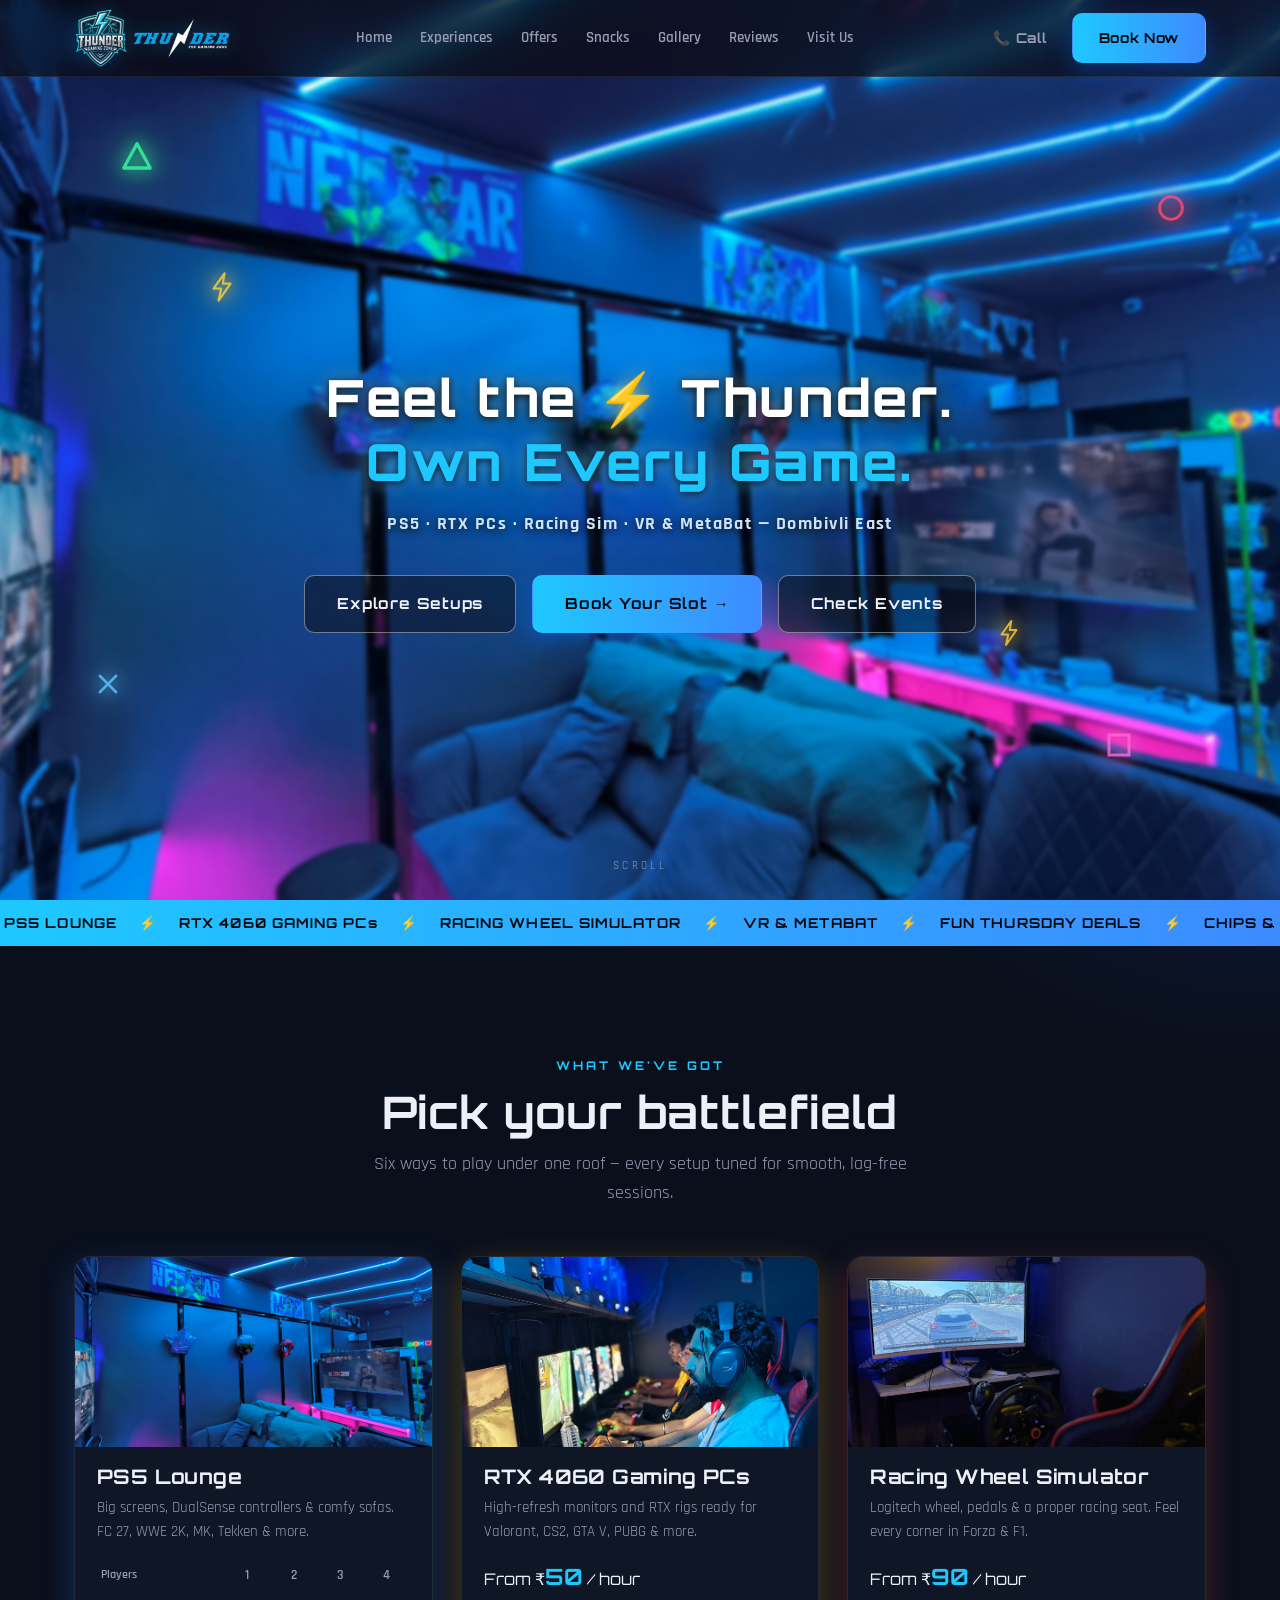
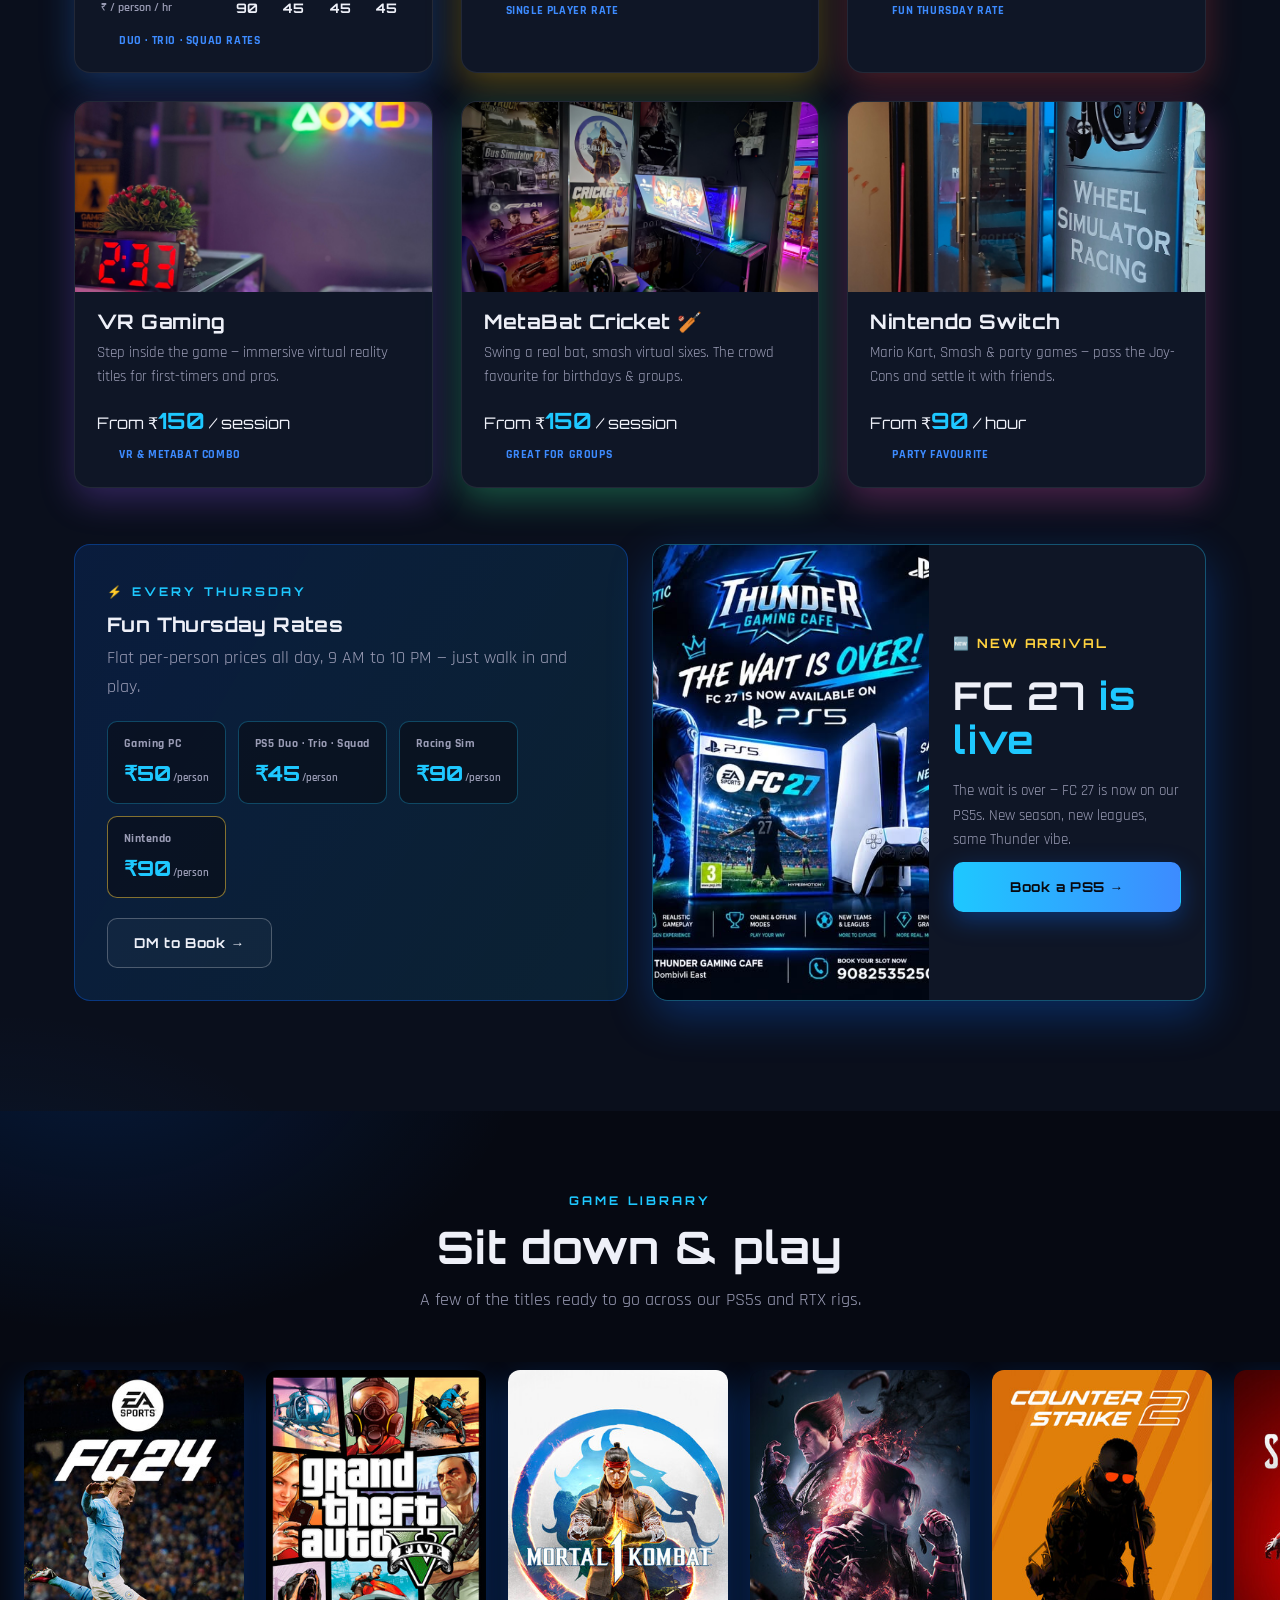
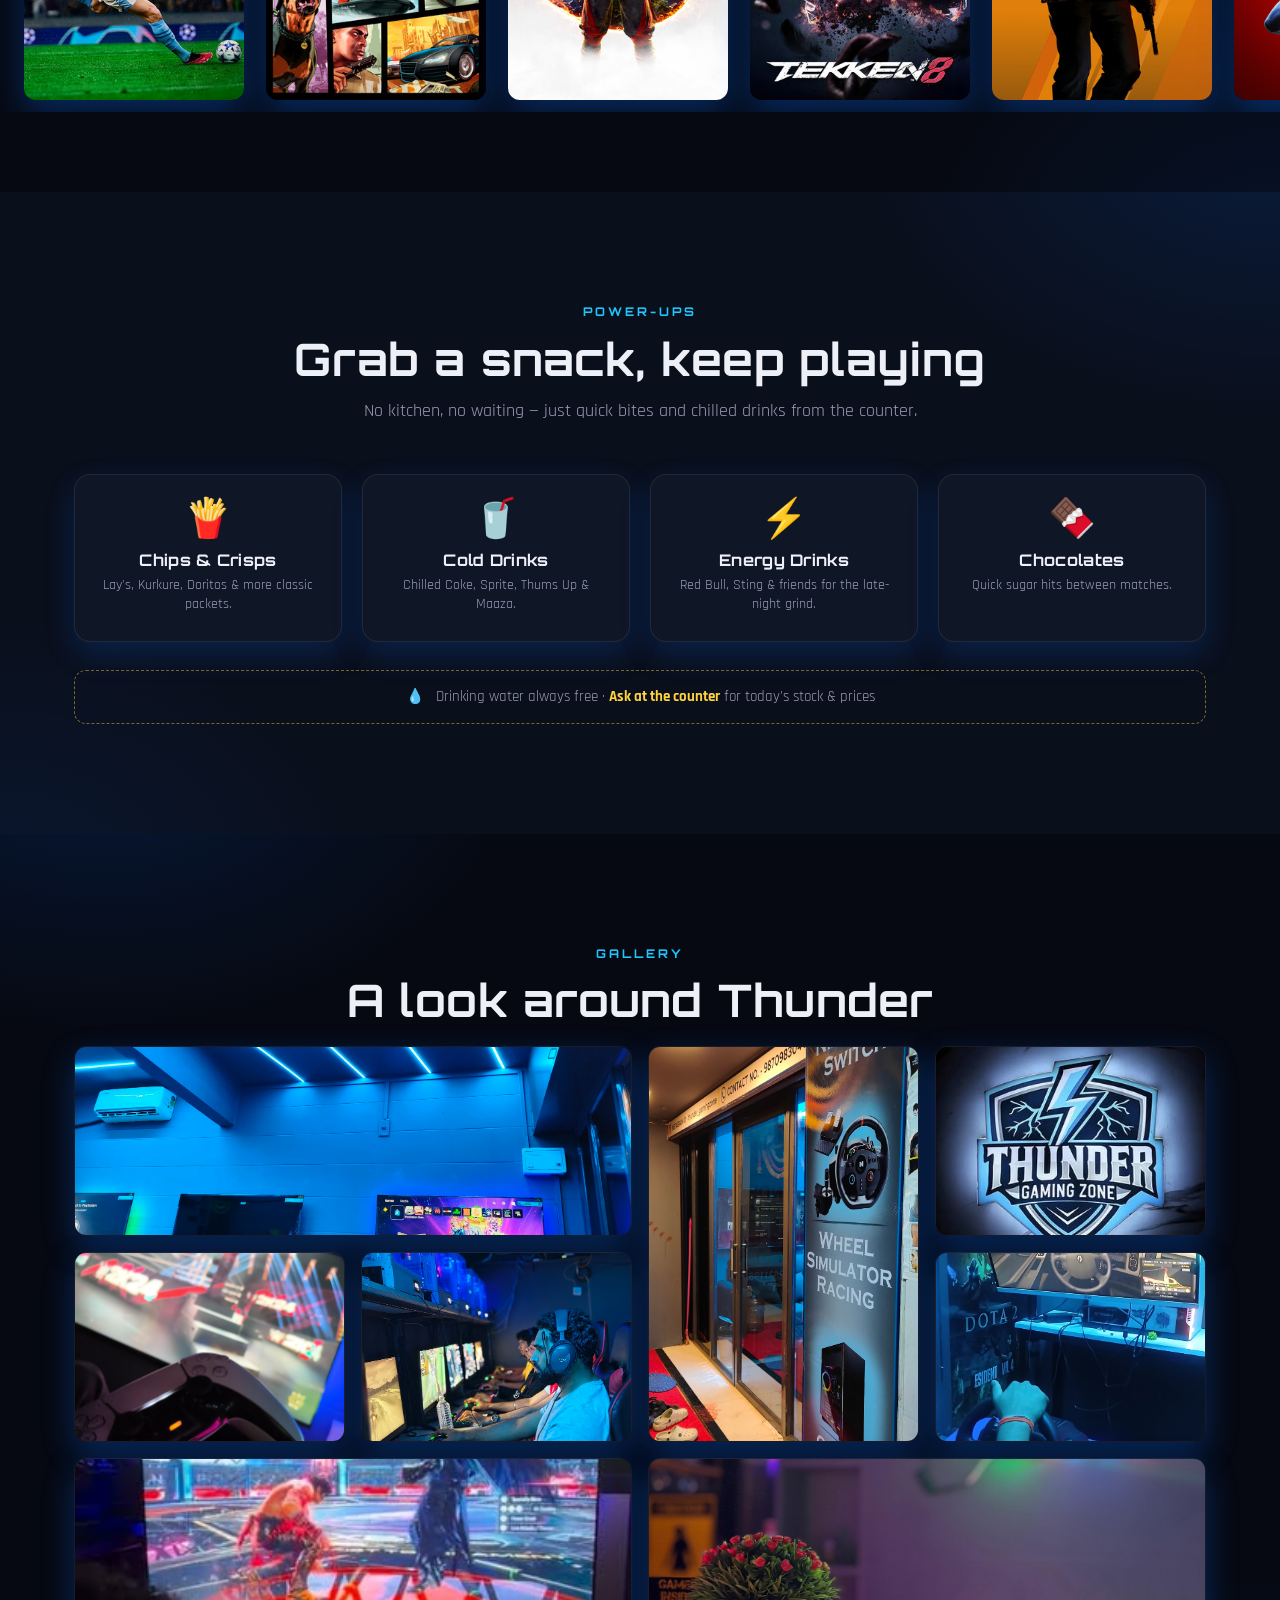
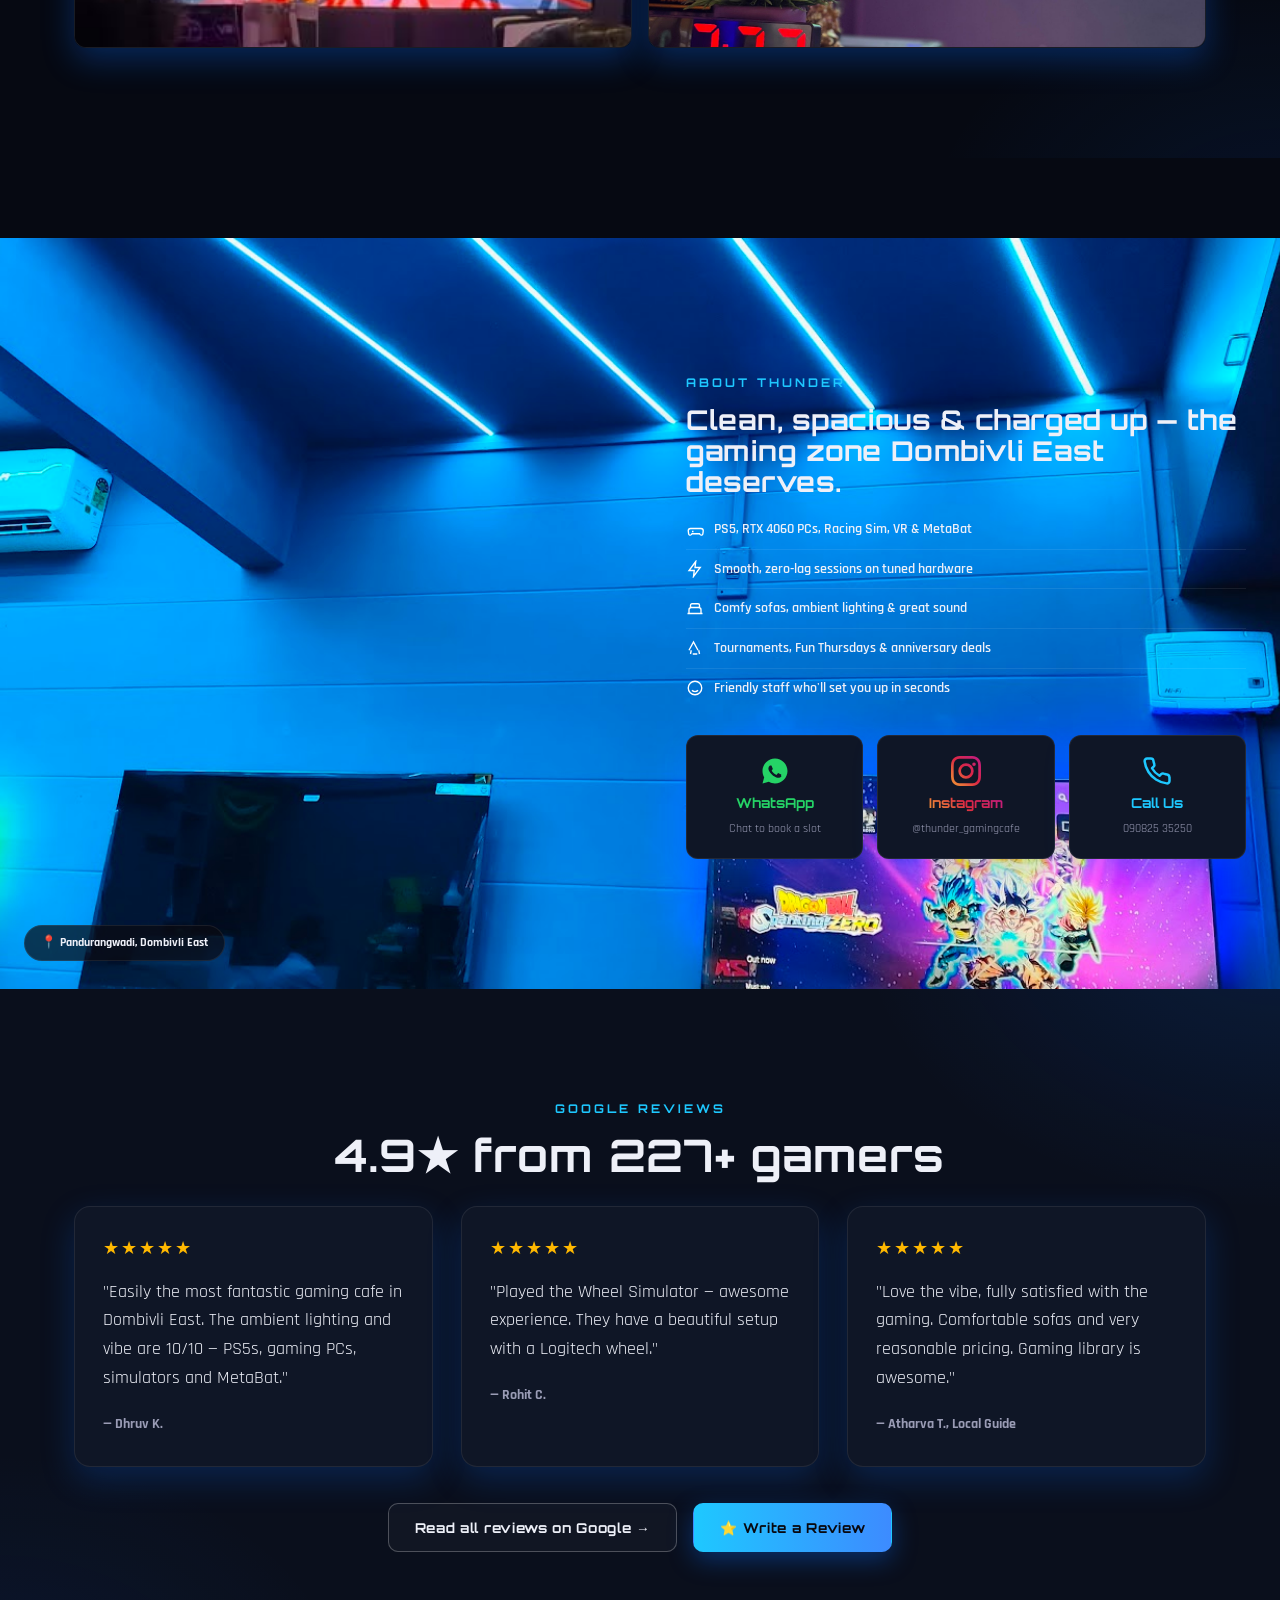
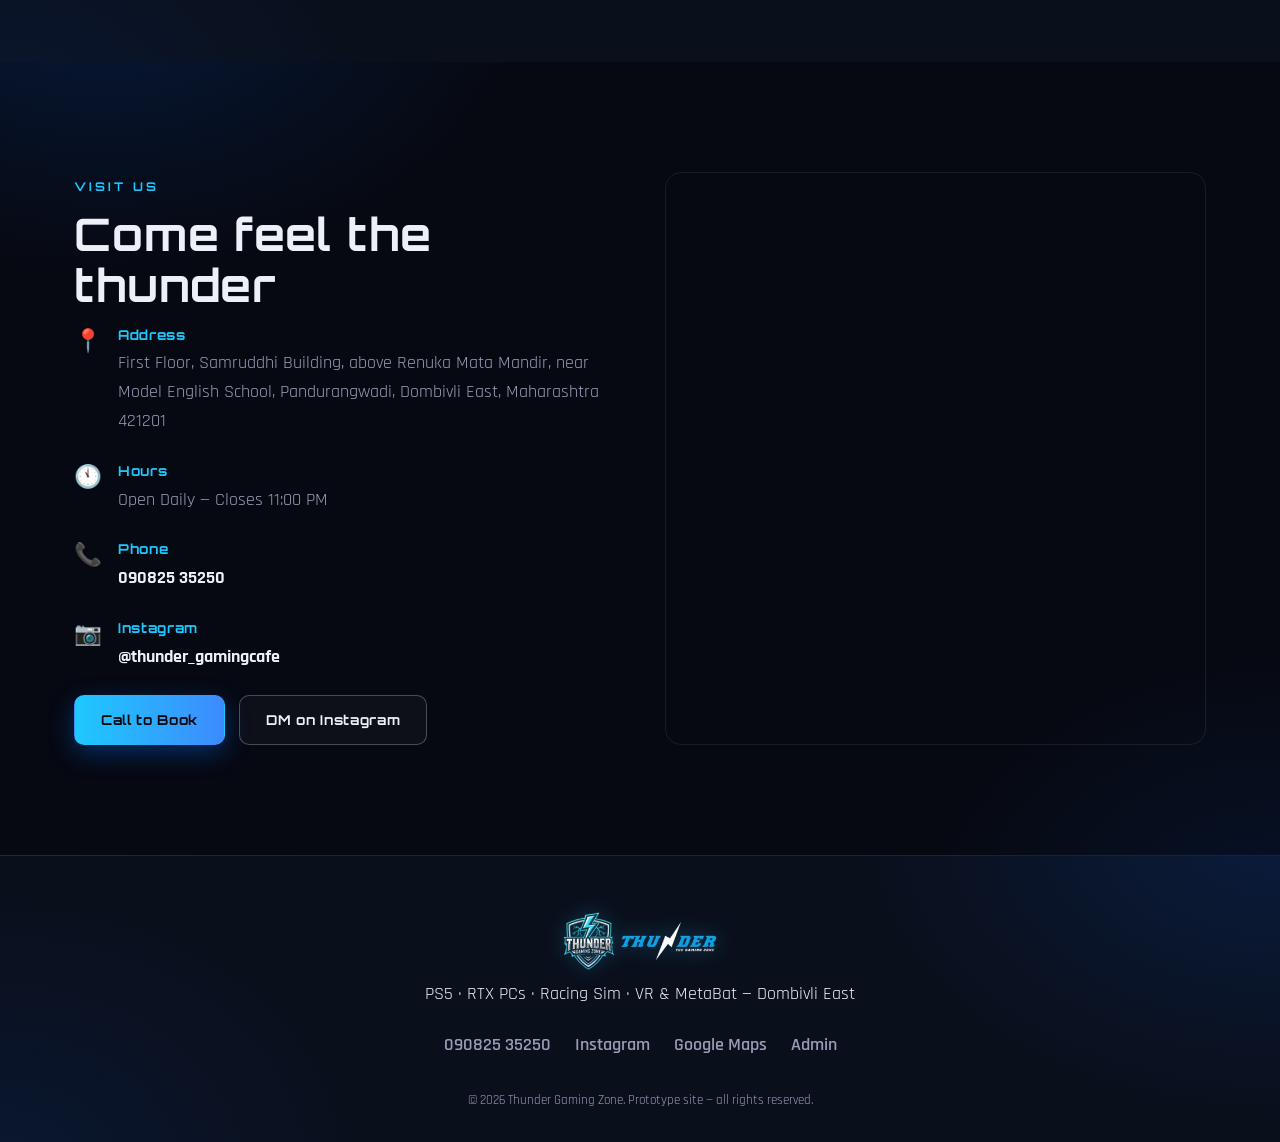
==== commit ff866314: "Add thunder loading intro, new header logo and tagline - Loading intro: forked lightning strikes fro" ====
--- a/index.html
+++ b/index.html
@@ -11,12 +11,26 @@
 <link rel="stylesheet" href="assets/style.css">
 <link rel="icon" type="image/png" href="assets/img/logo.png">
 </head>
-<body>
+<body class="intro-active">
+
+<!-- INTRO: lightning strikes from the sky → metallic THU / DER rise around the logo bolt → blackout → site -->
+<div class="intro" id="intro" aria-hidden="true">
+  <div class="intro-flash"></div>
+  <canvas class="intro-canvas" id="introCanvas"></canvas>
+  <div class="intro-stage">
+    <span class="intro-word intro-thu" id="introThu"><span class="intro-metal">THU</span></span>
+    <span class="intro-gap" id="introGap">
+      <svg class="intro-bolt" viewBox="0 0 60 160"><path d="M40 2 L8 94 L29 89 L17 158 L53 60 L32 66 Z"/></svg>
+    </span>
+    <span class="intro-word intro-der" id="introDer"><span class="intro-metal">DER</span><small>THE GAMING ZONE</small></span>
+  </div>
+  <button type="button" class="intro-skip" id="introSkip">Skip</button>
+</div>
 
 <!-- NAV -->
 <header class="site-header" id="header">
   <div class="container nav-inner">
-    <a href="#home" class="logo"><img src="assets/img/logo.png" alt="Thunder Gaming Zone logo"><span class="logo-text">THUNDER<em>ZONE</em></span></a>
+    <a href="#home" class="logo"><img src="assets/img/header-logo.png" alt="Thunder Gaming Zone"></a>
     <nav class="nav-links" id="navLinks">
       <a href="#home">Home</a>
       <a href="#stations">Experiences</a>
@@ -51,8 +65,8 @@
     <svg class="deco-btn deco-bolt b2" viewBox="0 0 40 40"><path d="M23 4 L10 22 H19 L16 36 L30 16 H21 Z" fill="none" stroke="#ffd23f" stroke-width="2.6" stroke-linejoin="round"/></svg>
   </div>
   <div class="container hero-content">
-    <span class="hero-badge"><b>★ 4.9</b> on Google · 227+ gamers</span>
-    <p class="tagline">Dombivli East's<br>Loudest <span class="bolt">⚡</span> Gaming Zone<br><em>PS5 · PC · Sim · VR.</em></p>
+    <p class="tagline">Feel the <span class="bolt">⚡</span> Thunder.<br><em>Own Every Game.</em></p>
+    <p class="hero-sub">PS5 · RTX PCs · Racing Sim · VR &amp; MetaBat — Dombivli East</p>
     <div class="hero-actions">
       <a href="#stations" class="btn btn-outline btn-lg">Explore Setups</a>
       <a href="booking.html" class="btn btn-primary btn-lg">Book Your Slot →</a>
@@ -405,7 +419,7 @@
 <!-- FOOTER -->
 <footer class="site-footer">
   <div class="container footer-inner">
-    <a href="#home" class="logo"><img src="assets/img/logo.png" alt="Thunder Gaming Zone logo"><span class="logo-text">THUNDER<em>ZONE</em></span></a>
+    <a href="#home" class="logo"><img src="assets/img/header-logo.png" alt="Thunder Gaming Zone"></a>
     <p>PS5 · RTX PCs · Racing Sim · VR &amp; MetaBat — Dombivli East</p>
     <div class="footer-links">
       <a href="tel:+919082535250">090825 35250</a>
--- a/assets/style.css
+++ b/assets/style.css
@@ -661,13 +661,12 @@
 }
 
 /* ===== Thunder Gaming Zone additions ===== */
-.logo img{ mix-blend-mode:normal; height:50px; filter:drop-shadow(0 0 10px rgba(30,200,255,.35)); }
+.logo img{ mix-blend-mode:normal; height:58px; filter:drop-shadow(0 0 10px rgba(30,200,255,.3)); }
 .tagline .bolt{ color:var(--neon-pink); -webkit-text-fill-color:var(--neon-pink); text-shadow:0 0 18px rgba(255,210,63,.7); }
-.hero-badge{
-  display:inline-flex; align-items:center; gap:8px; border:1px solid rgba(30,200,255,.4); background:rgba(6,9,18,.6);
-  color:var(--text); padding:8px 18px; border-radius:999px; font-size:.85rem; font-weight:700; letter-spacing:.04em;
-}
-.hero-badge b{ color:#ffd23f; }
+.hero-sub{
+  margin-top:16px; font-size:clamp(.95rem, 2vw, 1.15rem); font-weight:700; letter-spacing:.08em; color:#cfe3f5;
+  text-shadow:0 2px 10px rgba(0,0,0,.9);
+}
 .deco-bolt{ filter:drop-shadow(0 0 8px #ffd23f) drop-shadow(0 0 16px #ffd23f); }
 .deco-bolt.b1{ top:30%; left:16%; width:34px; height:34px; --tilt:12deg; animation:deco-float 5.2s ease-in-out infinite .3s; }
 .deco-bolt.b2{ bottom:28%; right:20%; width:30px; height:30px; --tilt:-14deg; animation:deco-float 6.2s ease-in-out infinite 1.2s; }
@@ -716,6 +715,82 @@
   .container{ padding:0 16px; }
   .snack-grid{ gap:12px; }
   .hero-actions .btn-lg{ padding:14px 22px; }
-  .logo-text{ display:none; }
+  .logo img{ height:38px; }
   .tagline{ font-size:1.55rem; }
 }
+
+/* ===== Loading intro: lightning strike → metallic THU / DER → blackout ===== */
+body.intro-active{ overflow:hidden; }
+.intro{
+  position:fixed; inset:0; z-index:1000; background:#000; display:grid; place-items:center; overflow:hidden;
+  animation:intro-out .5s ease 3.4s forwards;
+}
+.intro.done{ display:none; }
+@keyframes intro-out{ to{ opacity:0; visibility:hidden; } }
+.intro-canvas{
+  position:absolute; inset:0; width:100%; height:100%; pointer-events:none; z-index:1;
+  filter:drop-shadow(0 0 4px rgba(150,210,255,.9)) drop-shadow(0 0 16px rgba(100,110,255,.75));
+}
+.intro-flash{
+  position:absolute; inset:0; opacity:0; pointer-events:none; z-index:2;
+  background:radial-gradient(circle at 50% 50%, rgba(225,245,255,.95), rgba(30,200,255,.3) 35%, transparent 70%);
+  animation:intro-flash .8s ease-out .32s;
+}
+@keyframes intro-flash{ 0%{opacity:0} 6%{opacity:1} 16%{opacity:.15} 26%{opacity:.8} 45%,100%{opacity:0} }
+.intro-stage{
+  position:relative; z-index:3; display:flex; align-items:center; justify-content:center; perspective:600px;
+  font-family:var(--font-head); font-weight:900; font-size:clamp(2.6rem, 13vw, 7.5rem); line-height:1;
+  animation:intro-blackout .45s ease-in 2.85s forwards;
+}
+@keyframes intro-blackout{ to{ opacity:0; transform:scale(.96); filter:brightness(0); } }
+
+/* Letters rise from behind the bolt — brushed steel with a moving shine */
+.intro-word{ position:relative; display:inline-block; opacity:0; }
+.intro-thu{ --from:40%; animation:intro-emerge .75s cubic-bezier(.16,.9,.3,1.1) 1.0s forwards; }
+.intro-der{ --from:-40%; animation:intro-emerge .75s cubic-bezier(.16,.9,.3,1.1) 1.0s forwards; }
+@keyframes intro-emerge{
+  0%{ opacity:0; transform:translateX(var(--from)) translateZ(-500px) skewX(-14deg); filter:blur(12px) brightness(3); }
+  45%{ opacity:1; }
+  100%{ opacity:1; transform:translateX(0) translateZ(0) skewX(-14deg); filter:blur(0) brightness(1); }
+}
+.intro-metal{
+  display:inline-block; letter-spacing:.02em; color:transparent;
+  background:
+    linear-gradient(105deg, transparent 35%, rgba(255,255,255,.95) 50%, transparent 65%) -150% 0 / 250% 100% no-repeat,
+    linear-gradient(180deg, #ffffff 0%, #dfe7f0 18%, #95a3b5 42%, #f5f9ff 50%, #6f7d8f 66%, #b9c6d6 84%, #eef3f8 100%);
+  -webkit-background-clip:text; background-clip:text;
+  -webkit-text-stroke:1px rgba(150,215,255,.55);
+  filter:drop-shadow(0 0 4px rgba(120,210,255,.9)) drop-shadow(0 0 20px rgba(30,150,255,.55));
+  animation:intro-shine 1s ease-in-out 1.7s forwards;
+}
+@keyframes intro-shine{ to{ background-position:250% 0, 0 0; } }
+.intro-der small{
+  position:absolute; right:0; top:100%; margin-top:.35em; white-space:nowrap;
+  font-size:.17em; letter-spacing:.22em; color:#cfe9ff; opacity:0;
+  animation:intro-fade .4s ease 1.8s forwards;
+}
+@keyframes intro-fade{ to{ opacity:1; } }
+
+/* Gap between THU and DER — the canvas lightning lives here */
+.intro-gap{ display:inline-block; width:.7em; height:1.65em; }
+.intro-bolt{
+  display:block; width:100%; height:100%; overflow:visible; opacity:0; transform-origin:50% 100%;
+  filter:drop-shadow(0 0 10px rgba(200,240,255,.9)) drop-shadow(0 0 28px rgba(30,200,255,.8));
+  animation:intro-bolt-land .3s cubic-bezier(.2,1.4,.4,1) .38s forwards, intro-bolt-pulse .5s ease 1.6s;
+}
+.intro-bolt path{ fill:#fff; stroke:#fff; stroke-width:3; stroke-linejoin:round; }
+@keyframes intro-bolt-land{ 0%{ opacity:0; transform:scale(.4, 1.5); } 100%{ opacity:1; transform:none; } }
+@keyframes intro-bolt-pulse{ 40%{ filter:drop-shadow(0 0 18px #fff) drop-shadow(0 0 48px rgba(30,200,255,1)); } }
+
+.intro-skip{
+  position:absolute; z-index:4; right:20px; bottom:20px; background:none; border:1px solid rgba(255,255,255,.2);
+  color:rgba(255,255,255,.55); font-family:var(--font-body); font-weight:600; font-size:.8rem; letter-spacing:.12em;
+  text-transform:uppercase; padding:6px 14px; border-radius:999px; cursor:pointer;
+}
+.intro-skip:hover{ color:#fff; border-color:rgba(255,255,255,.5); }
+@media (prefers-reduced-motion: reduce){
+  .intro{ animation-delay:.9s; }
+  .intro *{ animation-duration:.01s !important; animation-delay:0s !important; }
+  .intro-stage{ animation:none; }
+  .intro-canvas{ display:none; }
+}
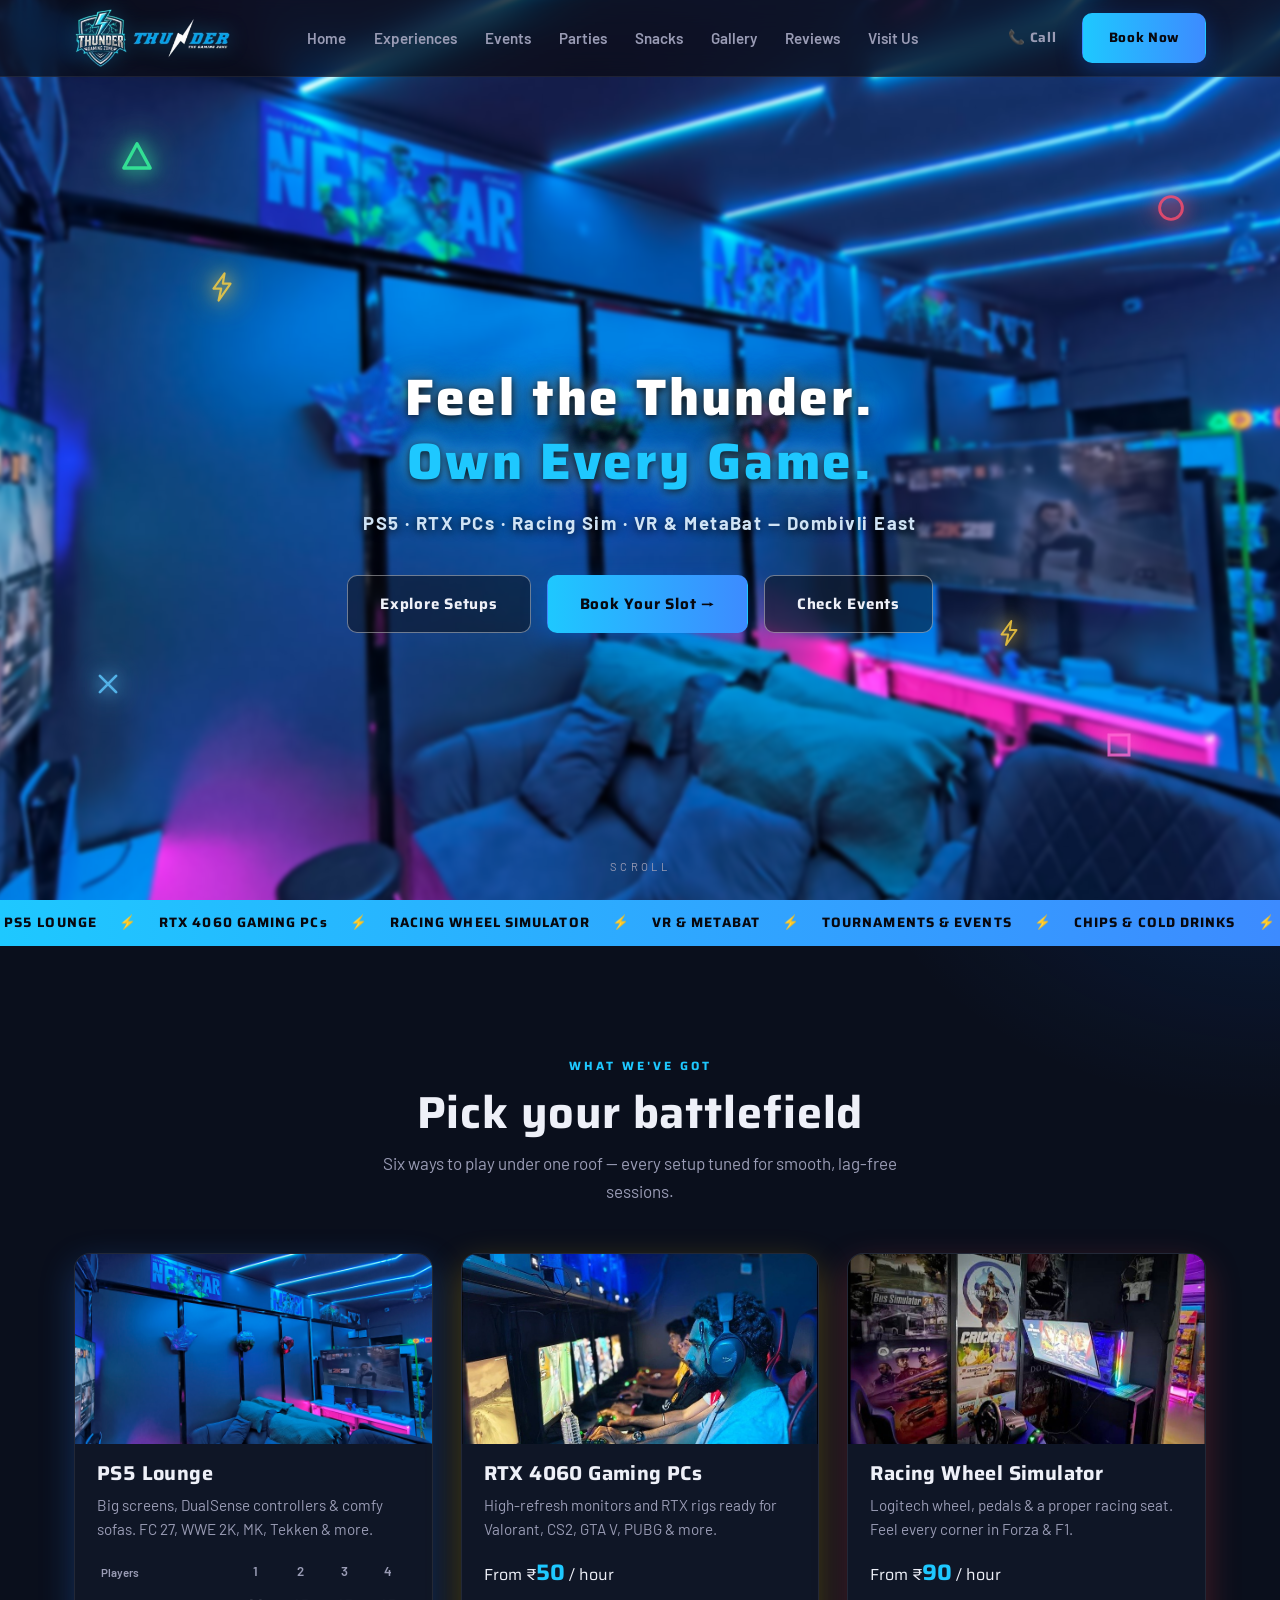
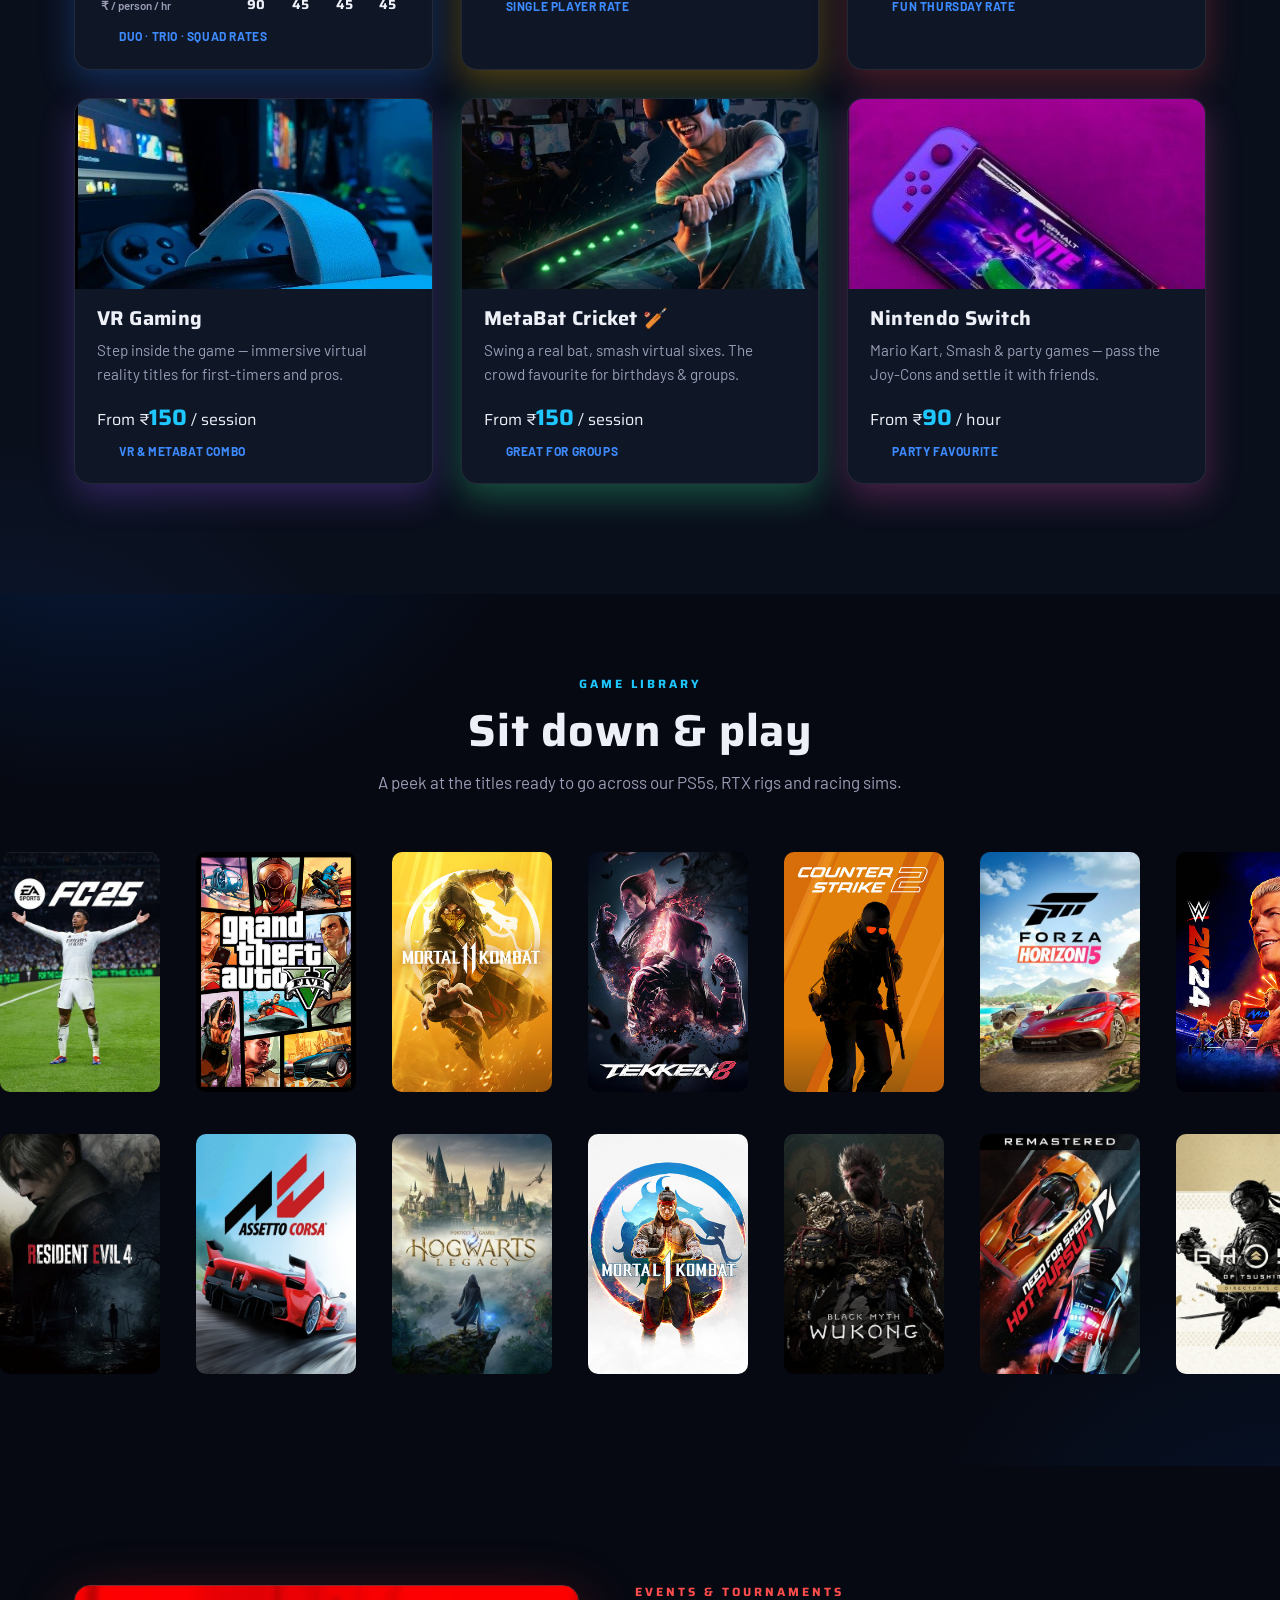
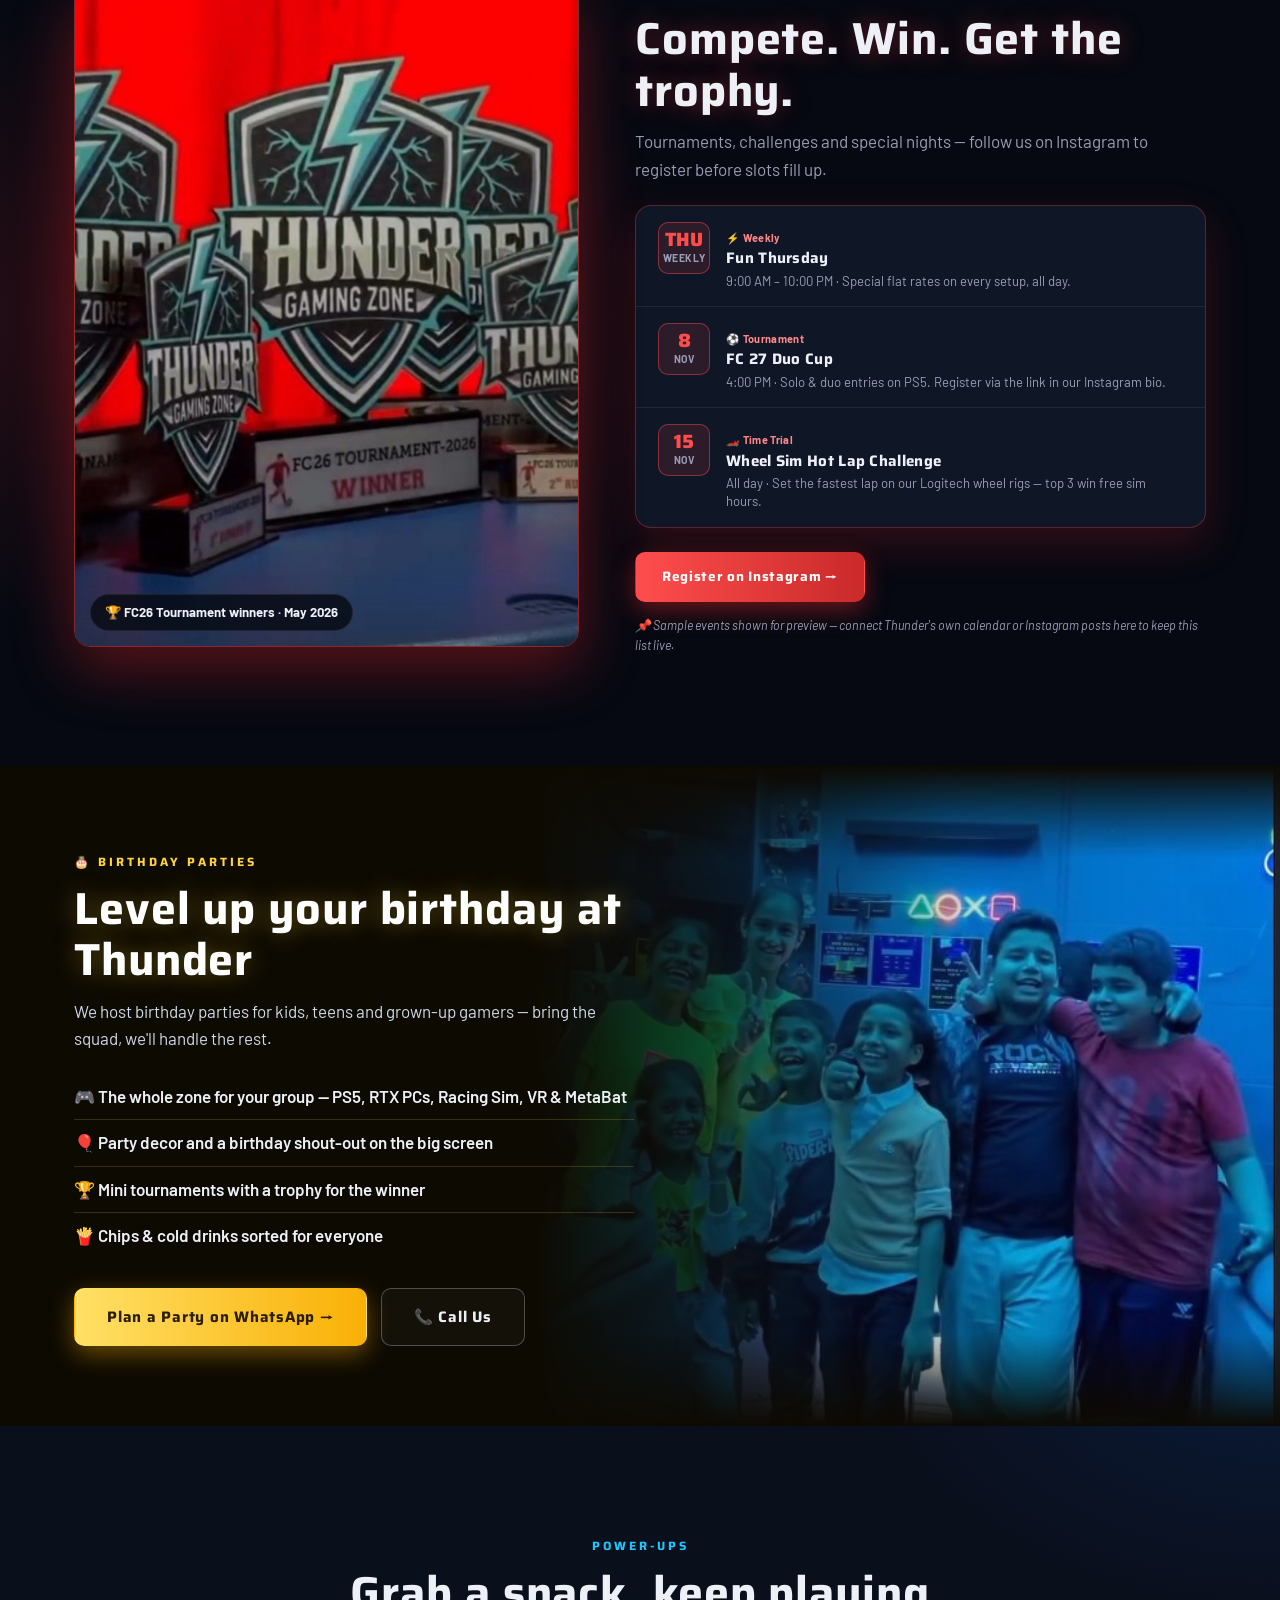
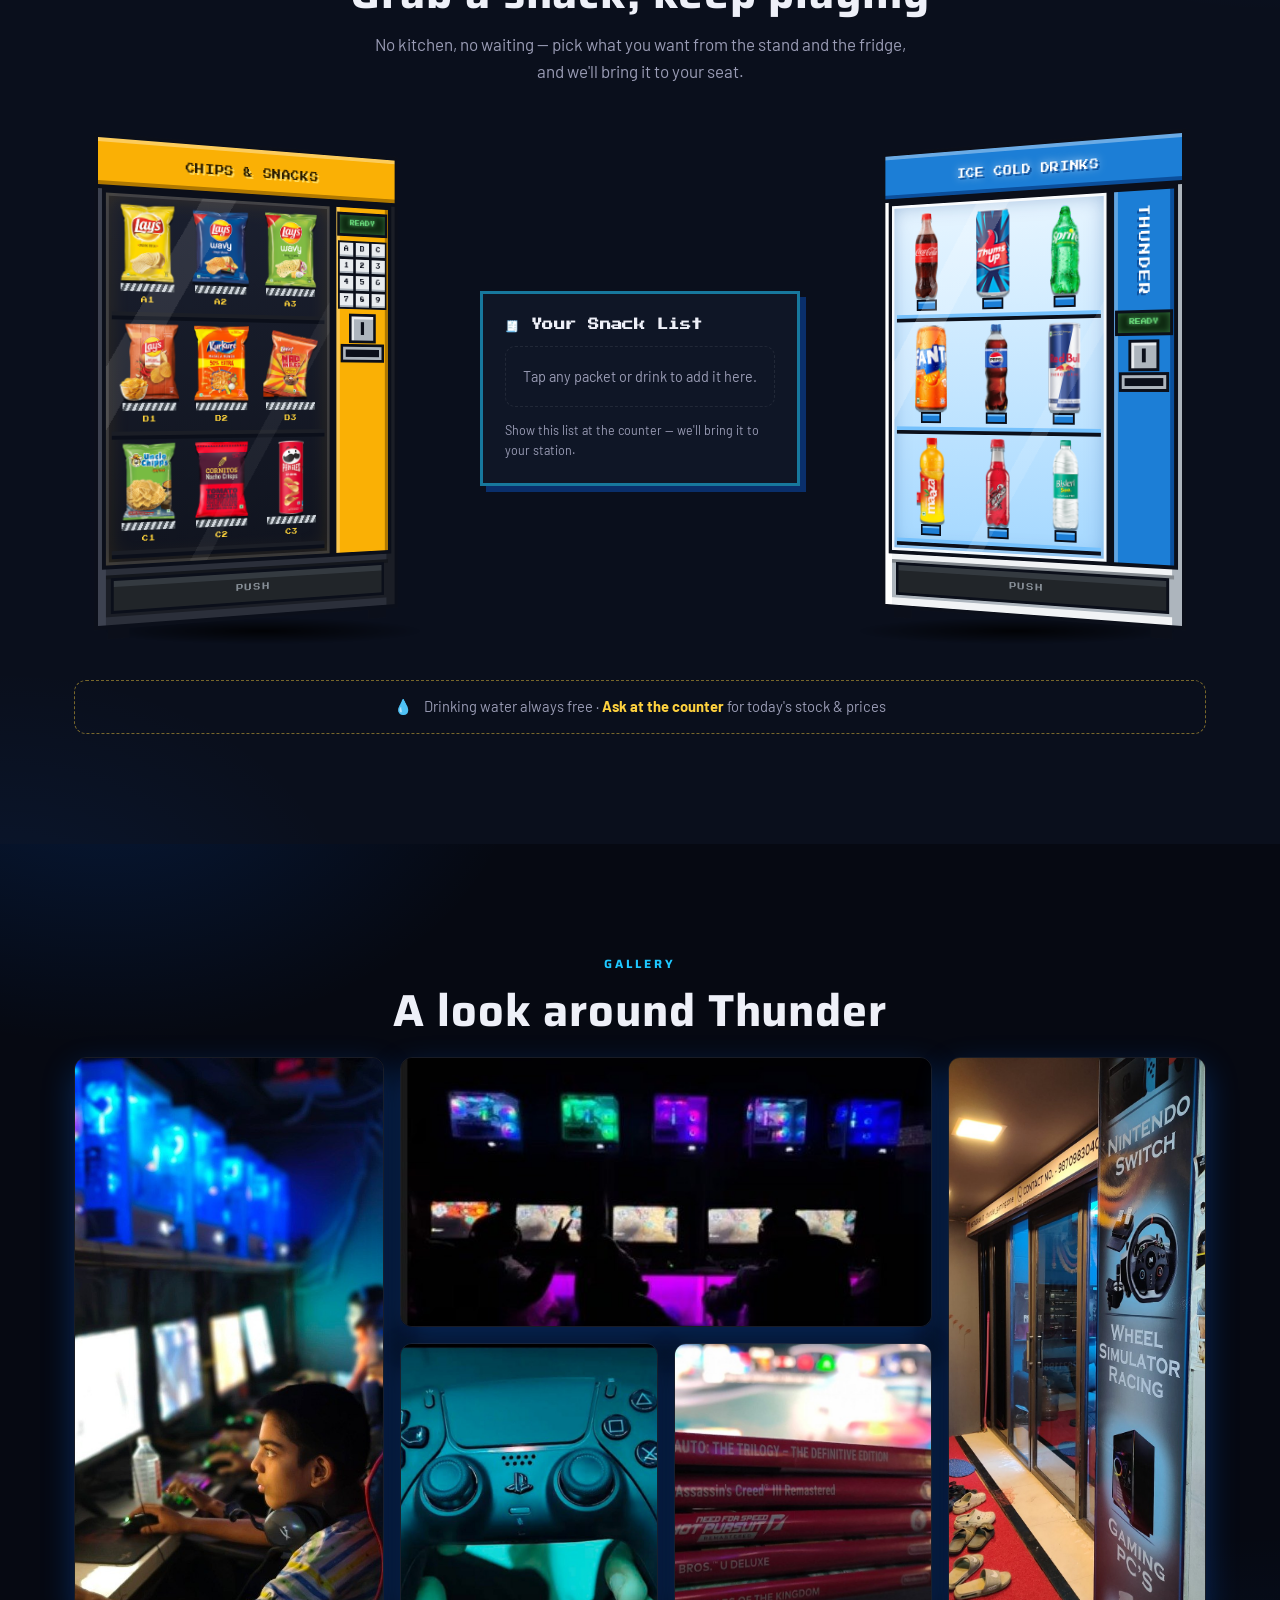
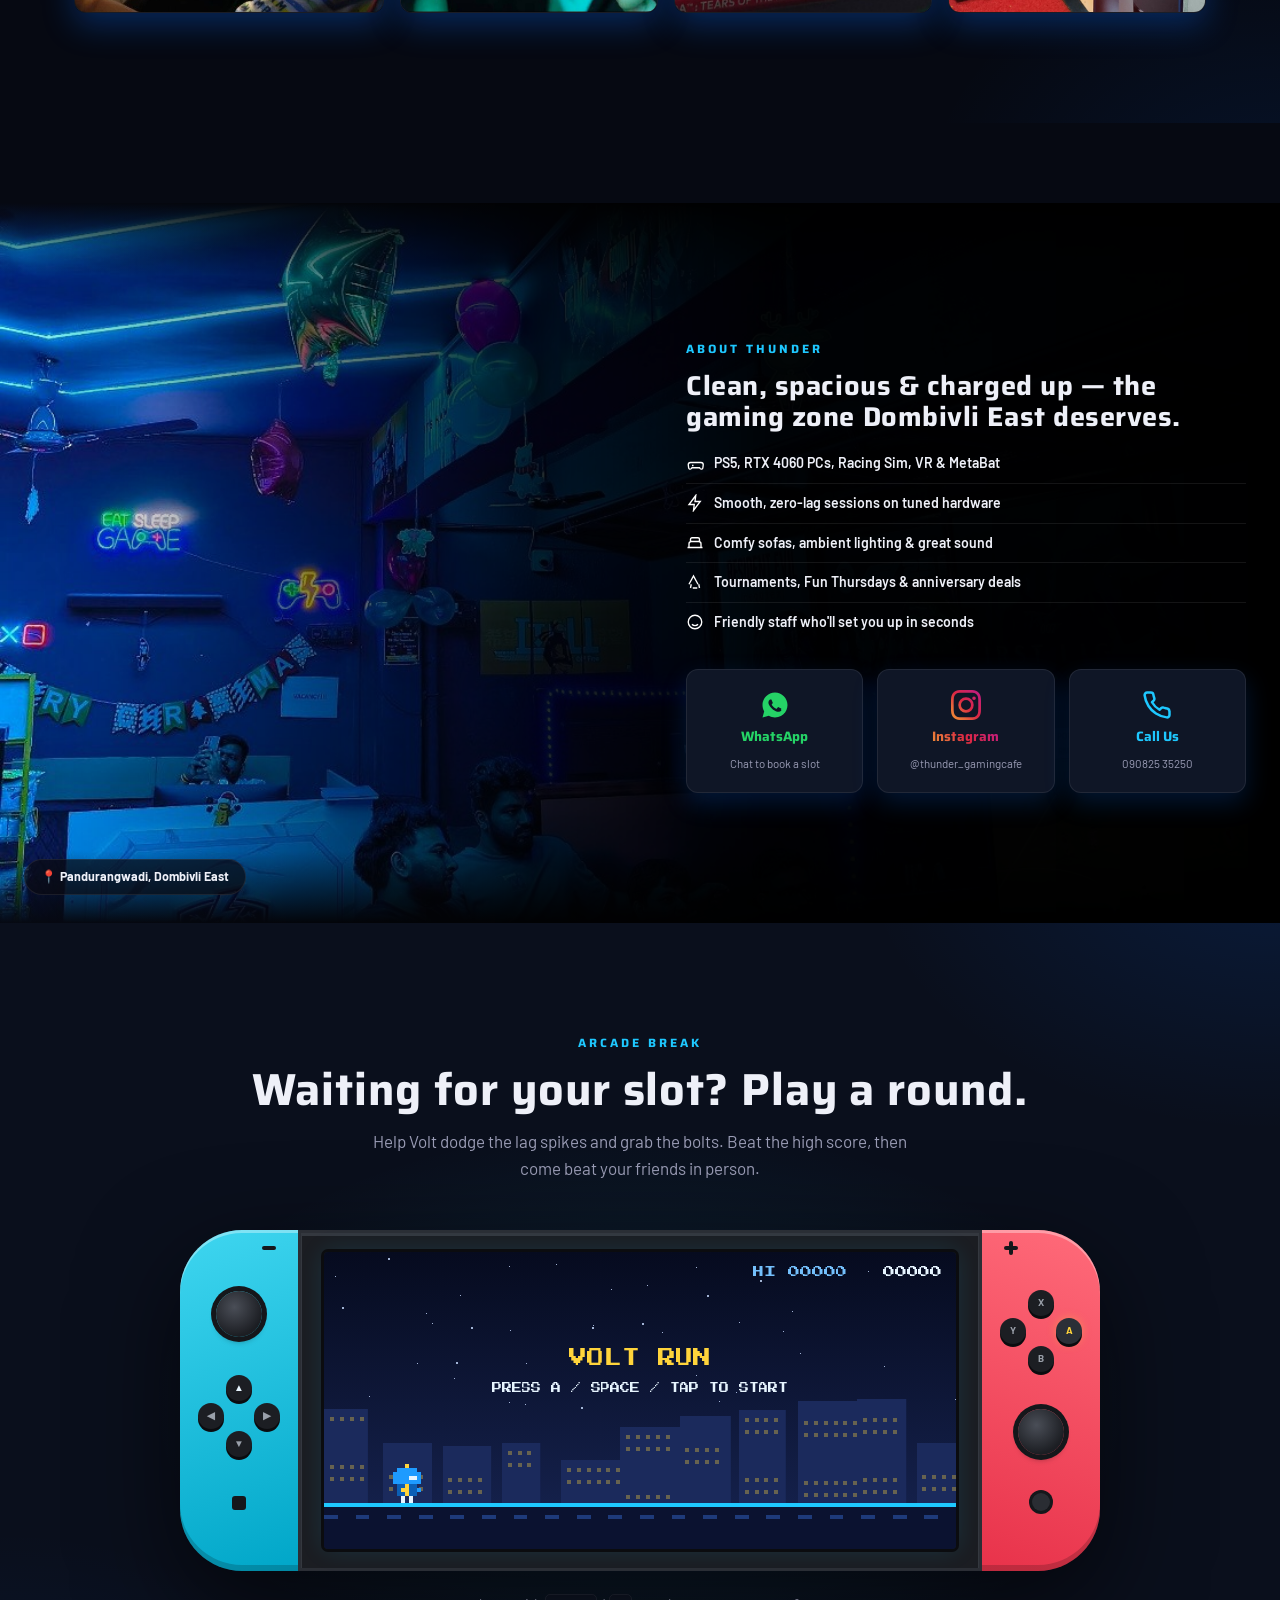
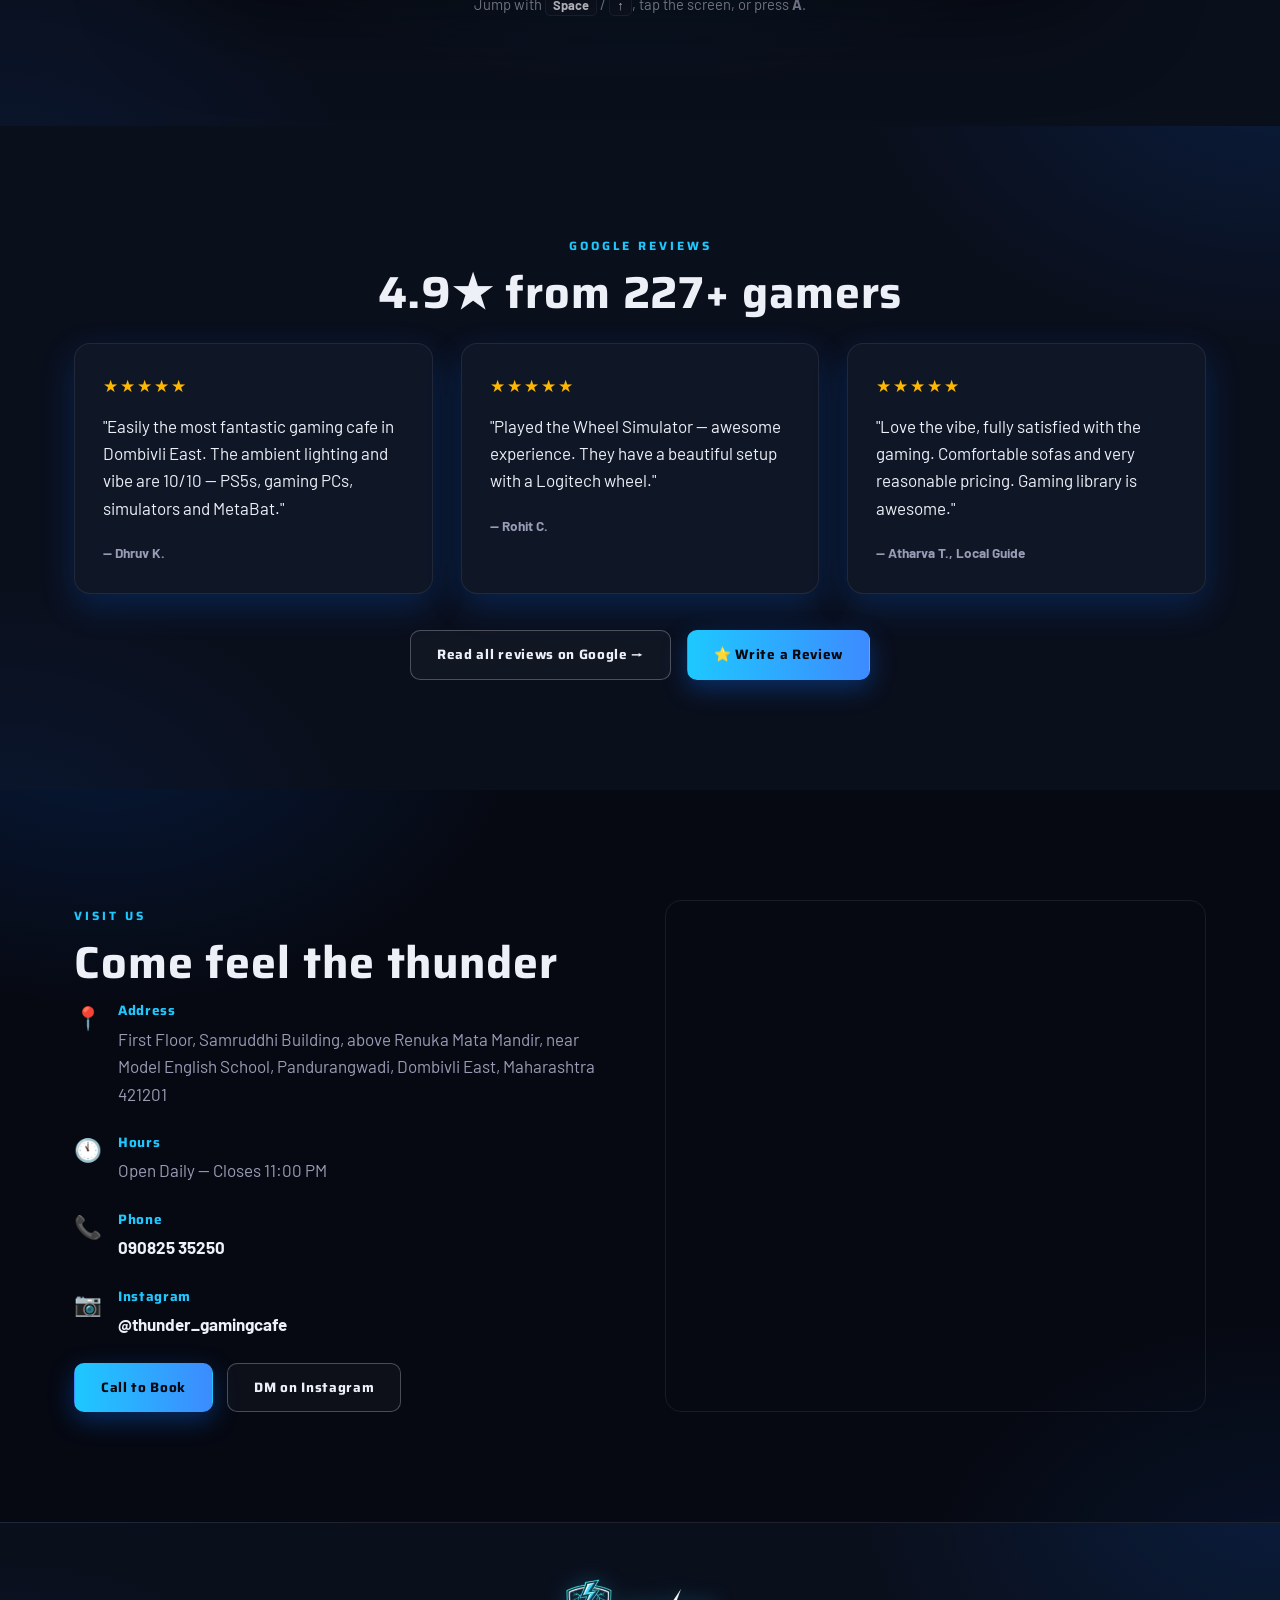
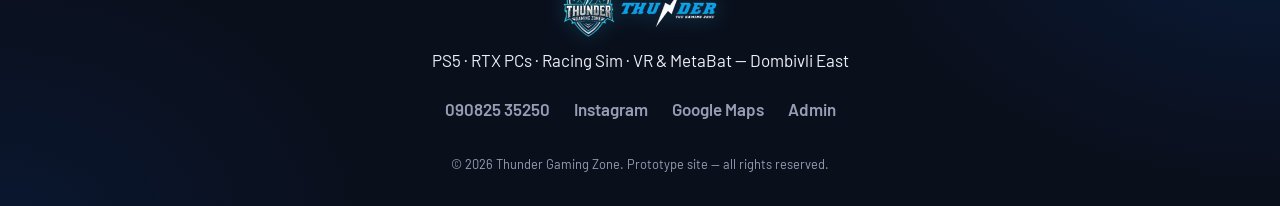
==== commit a54ea781: "Add events, parties, vending-machine snack shop, arcade game and more - Intro: forked lightning stri" ====
--- a/index.html
+++ b/index.html
@@ -7,7 +7,7 @@
 <meta name="description" content="Thunder Gaming Zone - Dombivli East's 4.9★ gaming zone. PS5 lounge, RTX 4060 gaming PCs, racing wheel simulator, VR & MetaBat. Book your slot now.">
 <link rel="preconnect" href="https://fonts.googleapis.com">
 <link rel="preconnect" href="https://fonts.gstatic.com" crossorigin>
-<link href="https://fonts.googleapis.com/css2?family=Rajdhani:wght@500;600;700&family=Orbitron:wght@600;700;800;900&display=swap" rel="stylesheet">
+<link href="https://fonts.googleapis.com/css2?family=Barlow:wght@400;500;600;700&family=Press+Start+2P&family=Saira:wght@600;700;800;900&display=swap" rel="stylesheet">
 <link rel="stylesheet" href="assets/style.css">
 <link rel="icon" type="image/png" href="assets/img/logo.png">
 </head>
@@ -20,7 +20,7 @@
   <div class="intro-stage">
     <span class="intro-word intro-thu" id="introThu"><span class="intro-metal">THU</span></span>
     <span class="intro-gap" id="introGap">
-      <svg class="intro-bolt" viewBox="0 0 60 160"><path d="M40 2 L8 94 L29 89 L17 158 L53 60 L32 66 Z"/></svg>
+      <svg class="intro-bolt" viewBox="0 0 60 160"><path d="M40 2 L8 94 L29 89 L17 158 L53 60 L32 66 Z" transform="matrix(-1 0 0 1 60 0)"/></svg>
     </span>
     <span class="intro-word intro-der" id="introDer"><span class="intro-metal">DER</span><small>THE GAMING ZONE</small></span>
   </div>
@@ -34,7 +34,8 @@
     <nav class="nav-links" id="navLinks">
       <a href="#home">Home</a>
       <a href="#stations">Experiences</a>
-      <a href="#offers">Offers</a>
+      <a href="#events">Events</a>
+      <a href="#parties">Parties</a>
       <a href="#snacks">Snacks</a>
       <a href="#gallery">Gallery</a>
       <a href="#reviews">Reviews</a>
@@ -65,32 +66,176 @@
     <svg class="deco-btn deco-bolt b2" viewBox="0 0 40 40"><path d="M23 4 L10 22 H19 L16 36 L30 16 H21 Z" fill="none" stroke="#ffd23f" stroke-width="2.6" stroke-linejoin="round"/></svg>
   </div>
   <div class="container hero-content">
-    <p class="tagline">Feel the <span class="bolt">⚡</span> Thunder.<br><em>Own Every Game.</em></p>
+    <p class="tagline">Feel the Thunder.<br><em>Own Every Game.</em></p>
     <p class="hero-sub">PS5 · RTX PCs · Racing Sim · VR &amp; MetaBat — Dombivli East</p>
     <div class="hero-actions">
       <a href="#stations" class="btn btn-outline btn-lg">Explore Setups</a>
       <a href="booking.html" class="btn btn-primary btn-lg">Book Your Slot →</a>
-      <button type="button" id="eventsBtn" class="btn btn-outline btn-lg">Check Events</button>
+      <a href="#events" class="btn btn-outline btn-lg">Check Events</a>
     </div>
   </div>
   <div class="scroll-cue">SCROLL</div>
 </section>
 
-<!-- EVENTS MODAL -->
-<div class="modal-overlay" id="eventsModal">
-  <div class="modal-box">
-    <div class="modal-head">
-      <h3>Upcoming Events</h3>
-      <button type="button" id="eventsClose" class="modal-close" aria-label="Close">✕</button>
-    </div>
-    <div class="modal-body">
+<!-- MARQUEE -->
+<div class="marquee">
+  <div class="marquee-track">
+    <span>PS5 LOUNGE</span><span>⚡</span><span>RTX 4060 GAMING PCs</span><span>⚡</span><span>RACING WHEEL SIMULATOR</span><span>⚡</span><span>VR &amp; METABAT</span><span>⚡</span><span>TOURNAMENTS &amp; EVENTS</span><span>⚡</span><span>CHIPS &amp; COLD DRINKS</span><span>⚡</span><span>PS5 LOUNGE</span><span>⚡</span><span>RTX 4060 GAMING PCs</span><span>⚡</span><span>RACING WHEEL SIMULATOR</span><span>⚡</span><span>VR &amp; METABAT</span><span>⚡</span><span>TOURNAMENTS &amp; EVENTS</span><span>⚡</span><span>CHIPS &amp; COLD DRINKS</span><span>⚡</span>
+  </div>
+</div>
+
+<!-- EXPERIENCES -->
+<section class="stations" id="stations">
+  <div class="container">
+    <span class="eyebrow center">WHAT WE'VE GOT</span>
+    <h2 class="center">Pick your battlefield</h2>
+    <p class="section-sub center">Six ways to play under one roof — every setup tuned for smooth, lag-free sessions.</p>
+
+    <div class="station-grid">
+      <div class="station-card station-card--blue">
+        <div class="station-img"><img src="assets/img/maps/ps5lounge.jpg" alt="PS5 lounge with sofas and big screens at Thunder Gaming Zone"></div>
+        <h3>PS5 Lounge</h3>
+        <p>Big screens, DualSense controllers &amp; comfy sofas. FC 27, WWE 2K, MK, Tekken &amp; more.</p>
+        <table class="rate-table">
+          <tr><th>Players</th><td>1</td><td>2</td><td>3</td><td>4</td></tr>
+          <tr><th>₹ / person / hr</th><td>90</td><td>45</td><td>45</td><td>45</td></tr>
+        </table>
+        <span class="tag">Duo · Trio · Squad rates</span>
+      </div>
+      <div class="station-card station-card--yellow">
+        <div class="station-img"><img src="assets/img/photos/pc.jpg" alt="Gamer with headset on the RTX 4060 PC row"></div>
+        <h3>RTX 4060 Gaming PCs</h3>
+        <p>High-refresh monitors and RTX rigs ready for Valorant, CS2, GTA V, PUBG &amp; more.</p>
+        <div class="rate-simple">From ₹<strong>50</strong> / hour</div>
+        <span class="tag">Single player rate</span>
+      </div>
+      <div class="station-card station-card--red">
+        <div class="station-img"><img src="assets/img/photos/racing-sim.jpg" alt="Racing wheel simulator rig with bucket seat and game posters"></div>
+        <h3>Racing Wheel Simulator</h3>
+        <p>Logitech wheel, pedals &amp; a proper racing seat. Feel every corner in Forza &amp; F1.</p>
+        <div class="rate-simple">From ₹<strong>90</strong> / hour</div>
+        <span class="tag">Fun Thursday rate</span>
+      </div>
+      <div class="station-card station-card--purple">
+        <div class="station-img"><img src="assets/img/photos/vr.jpg" alt="VR headset and controllers ready to play"></div>
+        <h3>VR Gaming</h3>
+        <p>Step inside the game — immersive virtual reality titles for first-timers and pros.</p>
+        <div class="rate-simple">From ₹<strong>150</strong> / session</div>
+        <span class="tag">VR &amp; MetaBat combo</span>
+      </div>
+      <div class="station-card station-card--green">
+        <div class="station-img"><img src="assets/img/photos/metabat.jpg" alt="Player swinging a bat in the MetaBat VR cricket game"></div>
+        <h3>MetaBat Cricket 🏏</h3>
+        <p>Swing a real bat, smash virtual sixes. The crowd favourite for birthdays &amp; groups.</p>
+        <div class="rate-simple">From ₹<strong>150</strong> / session</div>
+        <span class="tag">Great for groups</span>
+      </div>
+      <div class="station-card station-card--pink">
+        <div class="station-img"><img src="assets/img/photos/nintendo.jpg" alt="Nintendo Switch with neon Joy-Cons"></div>
+        <h3>Nintendo Switch</h3>
+        <p>Mario Kart, Smash &amp; party games — pass the Joy-Cons and settle it with friends.</p>
+        <div class="rate-simple">From ₹<strong>90</strong> / hour</div>
+        <span class="tag">Party favourite</span>
+      </div>
+    </div>
+  </div>
+</section>
+
+<!-- GAMES -->
+<section class="games">
+  <div class="container container-bleed">
+    <span class="eyebrow center">GAME LIBRARY</span>
+    <h2 class="center">Sit down &amp; play</h2>
+    <p class="section-sub center">A peek at the titles ready to go across our PS5s, RTX rigs and racing sims.</p>
+  </div>
+  <div class="game-scroll">
+    <div class="game-scroll-track">
+      <div class="game-card"><img src="assets/img/games/fc25.jpg" alt="EA Sports FC 25 cover art" loading="lazy"><div class="game-overlay"><span class="go-name">EA Sports FC 25</span><span class="go-genre">SPORTS</span></div></div>
+      <div class="game-card"><img src="assets/img/games/gtav.jpg" alt="Grand Theft Auto V cover art" loading="lazy"><div class="game-overlay"><span class="go-name">Grand Theft Auto V</span><span class="go-genre">ACTION</span></div></div>
+      <div class="game-card"><img src="assets/img/games/mk11.jpg" alt="Mortal Kombat 11 cover art" loading="lazy"><div class="game-overlay"><span class="go-name">Mortal Kombat 11</span><span class="go-genre">FIGHTING</span></div></div>
+      <div class="game-card"><img src="assets/img/games/tekken8.jpg" alt="Tekken 8 cover art" loading="lazy"><div class="game-overlay"><span class="go-name">Tekken 8</span><span class="go-genre">FIGHTING</span></div></div>
+      <div class="game-card"><img src="assets/img/games/cs2.jpg" alt="Counter-Strike 2 cover art" loading="lazy"><div class="game-overlay"><span class="go-name">Counter-Strike 2</span><span class="go-genre">FPS</span></div></div>
+      <div class="game-card"><img src="assets/img/games/forza5.jpg" alt="Forza Horizon 5 cover art" loading="lazy"><div class="game-overlay"><span class="go-name">Forza Horizon 5</span><span class="go-genre">RACING</span></div></div>
+      <div class="game-card"><img src="assets/img/games/wwe2k24.jpg" alt="WWE 2K24 cover art" loading="lazy"><div class="game-overlay"><span class="go-name">WWE 2K24</span><span class="go-genre">SPORTS</span></div></div>
+      <div class="game-card"><img src="assets/img/games/spiderman.jpg" alt="Spider-Man Remastered cover art" loading="lazy"><div class="game-overlay"><span class="go-name">Spider-Man Remastered</span><span class="go-genre">ACTION</span></div></div>
+      <div class="game-card"><img src="assets/img/games/rdr2.jpg" alt="Red Dead Redemption 2 cover art" loading="lazy"><div class="game-overlay"><span class="go-name">Red Dead Redemption 2</span><span class="go-genre">ADVENTURE</span></div></div>
+      <div class="game-card"><img src="assets/img/games/pubg.jpg" alt="PUBG: Battlegrounds cover art" loading="lazy"><div class="game-overlay"><span class="go-name">PUBG: Battlegrounds</span><span class="go-genre">BATTLE ROYALE</span></div></div>
+      <div class="game-card"><img src="assets/img/games/cod.jpg" alt="Call of Duty cover art" loading="lazy"><div class="game-overlay"><span class="go-name">Call of Duty</span><span class="go-genre">FPS</span></div></div>
+      <div class="game-card"><img src="assets/img/games/f1-24.jpg" alt="F1 24 cover art" loading="lazy"><div class="game-overlay"><span class="go-name">F1 24</span><span class="go-genre">RACING</span></div></div>
+      <div class="game-card"><img src="assets/img/games/godofwar.jpg" alt="God of War cover art" loading="lazy"><div class="game-overlay"><span class="go-name">God of War</span><span class="go-genre">ACTION</span></div></div>
+      <div class="game-card"><img src="assets/img/games/apex.jpg" alt="Apex Legends cover art" loading="lazy"><div class="game-overlay"><span class="go-name">Apex Legends</span><span class="go-genre">BATTLE ROYALE</span></div></div>
+      <div class="game-card"><img src="assets/img/games/rocketleague.jpg" alt="Rocket League cover art" loading="lazy"><div class="game-overlay"><span class="go-name">Rocket League</span><span class="go-genre">SPORTS</span></div></div>
+      <!-- duplicate set for seamless loop -->
+      <div class="game-card" aria-hidden="true"><img src="assets/img/games/fc25.jpg" alt="" loading="lazy"><div class="game-overlay"><span class="go-name">EA Sports FC 25</span><span class="go-genre">SPORTS</span></div></div>
+      <div class="game-card" aria-hidden="true"><img src="assets/img/games/gtav.jpg" alt="" loading="lazy"><div class="game-overlay"><span class="go-name">Grand Theft Auto V</span><span class="go-genre">ACTION</span></div></div>
+      <div class="game-card" aria-hidden="true"><img src="assets/img/games/mk11.jpg" alt="" loading="lazy"><div class="game-overlay"><span class="go-name">Mortal Kombat 11</span><span class="go-genre">FIGHTING</span></div></div>
+      <div class="game-card" aria-hidden="true"><img src="assets/img/games/tekken8.jpg" alt="" loading="lazy"><div class="game-overlay"><span class="go-name">Tekken 8</span><span class="go-genre">FIGHTING</span></div></div>
+      <div class="game-card" aria-hidden="true"><img src="assets/img/games/cs2.jpg" alt="" loading="lazy"><div class="game-overlay"><span class="go-name">Counter-Strike 2</span><span class="go-genre">FPS</span></div></div>
+      <div class="game-card" aria-hidden="true"><img src="assets/img/games/forza5.jpg" alt="" loading="lazy"><div class="game-overlay"><span class="go-name">Forza Horizon 5</span><span class="go-genre">RACING</span></div></div>
+      <div class="game-card" aria-hidden="true"><img src="assets/img/games/wwe2k24.jpg" alt="" loading="lazy"><div class="game-overlay"><span class="go-name">WWE 2K24</span><span class="go-genre">SPORTS</span></div></div>
+      <div class="game-card" aria-hidden="true"><img src="assets/img/games/spiderman.jpg" alt="" loading="lazy"><div class="game-overlay"><span class="go-name">Spider-Man Remastered</span><span class="go-genre">ACTION</span></div></div>
+      <div class="game-card" aria-hidden="true"><img src="assets/img/games/rdr2.jpg" alt="" loading="lazy"><div class="game-overlay"><span class="go-name">Red Dead Redemption 2</span><span class="go-genre">ADVENTURE</span></div></div>
+      <div class="game-card" aria-hidden="true"><img src="assets/img/games/pubg.jpg" alt="" loading="lazy"><div class="game-overlay"><span class="go-name">PUBG: Battlegrounds</span><span class="go-genre">BATTLE ROYALE</span></div></div>
+      <div class="game-card" aria-hidden="true"><img src="assets/img/games/cod.jpg" alt="" loading="lazy"><div class="game-overlay"><span class="go-name">Call of Duty</span><span class="go-genre">FPS</span></div></div>
+      <div class="game-card" aria-hidden="true"><img src="assets/img/games/f1-24.jpg" alt="" loading="lazy"><div class="game-overlay"><span class="go-name">F1 24</span><span class="go-genre">RACING</span></div></div>
+      <div class="game-card" aria-hidden="true"><img src="assets/img/games/godofwar.jpg" alt="" loading="lazy"><div class="game-overlay"><span class="go-name">God of War</span><span class="go-genre">ACTION</span></div></div>
+      <div class="game-card" aria-hidden="true"><img src="assets/img/games/apex.jpg" alt="" loading="lazy"><div class="game-overlay"><span class="go-name">Apex Legends</span><span class="go-genre">BATTLE ROYALE</span></div></div>
+      <div class="game-card" aria-hidden="true"><img src="assets/img/games/rocketleague.jpg" alt="" loading="lazy"><div class="game-overlay"><span class="go-name">Rocket League</span><span class="go-genre">SPORTS</span></div></div>
+    </div>
+  </div>
+  <div class="game-scroll">
+    <div class="game-scroll-track game-scroll-track--reverse">
+      <div class="game-card"><img src="assets/img/games/re4.jpg" alt="Resident Evil 4 cover art" loading="lazy"><div class="game-overlay"><span class="go-name">Resident Evil 4</span><span class="go-genre">HORROR</span></div></div>
+      <div class="game-card"><img src="assets/img/games/assetto.jpg" alt="Assetto Corsa cover art" loading="lazy"><div class="game-overlay"><span class="go-name">Assetto Corsa</span><span class="go-genre">RACING SIM</span></div></div>
+      <div class="game-card"><img src="assets/img/games/hogwarts.jpg" alt="Hogwarts Legacy cover art" loading="lazy"><div class="game-overlay"><span class="go-name">Hogwarts Legacy</span><span class="go-genre">RPG</span></div></div>
+      <div class="game-card"><img src="assets/img/games/mk1.jpg" alt="Mortal Kombat 1 cover art" loading="lazy"><div class="game-overlay"><span class="go-name">Mortal Kombat 1</span><span class="go-genre">FIGHTING</span></div></div>
+      <div class="game-card"><img src="assets/img/games/wukong.jpg" alt="Black Myth: Wukong cover art" loading="lazy"><div class="game-overlay"><span class="go-name">Black Myth: Wukong</span><span class="go-genre">ACTION RPG</span></div></div>
+      <div class="game-card"><img src="assets/img/games/nfs-hp.jpg" alt="Need for Speed: Hot Pursuit cover art" loading="lazy"><div class="game-overlay"><span class="go-name">Need for Speed: Hot Pursuit</span><span class="go-genre">RACING</span></div></div>
+      <div class="game-card"><img src="assets/img/games/ghost.jpg" alt="Ghost of Tsushima cover art" loading="lazy"><div class="game-overlay"><span class="go-name">Ghost of Tsushima</span><span class="go-genre">ACTION</span></div></div>
+      <div class="game-card"><img src="assets/img/games/sf6.jpg" alt="Street Fighter 6 cover art" loading="lazy"><div class="game-overlay"><span class="go-name">Street Fighter 6</span><span class="go-genre">FIGHTING</span></div></div>
+      <div class="game-card"><img src="assets/img/games/tlou.jpg" alt="The Last of Us Part I cover art" loading="lazy"><div class="game-overlay"><span class="go-name">The Last of Us Part I</span><span class="go-genre">ADVENTURE</span></div></div>
+      <div class="game-card"><img src="assets/img/games/ets2.jpg" alt="Euro Truck Simulator 2 cover art" loading="lazy"><div class="game-overlay"><span class="go-name">Euro Truck Simulator 2</span><span class="go-genre">SIMULATION</span></div></div>
+      <div class="game-card"><img src="assets/img/games/ittakestwo.jpg" alt="It Takes Two cover art" loading="lazy"><div class="game-overlay"><span class="go-name">It Takes Two</span><span class="go-genre">CO-OP</span></div></div>
+      <div class="game-card"><img src="assets/img/games/cyberpunk.jpg" alt="Cyberpunk 2077 cover art" loading="lazy"><div class="game-overlay"><span class="go-name">Cyberpunk 2077</span><span class="go-genre">RPG</span></div></div>
+      <div class="game-card"><img src="assets/img/games/eldenring.jpg" alt="Elden Ring cover art" loading="lazy"><div class="game-overlay"><span class="go-name">Elden Ring</span><span class="go-genre">RPG</span></div></div>
+      <div class="game-card"><img src="assets/img/games/dota2.jpg" alt="Dota 2 cover art" loading="lazy"><div class="game-overlay"><span class="go-name">Dota 2</span><span class="go-genre">MOBA</span></div></div>
+      <!-- duplicate set for seamless loop -->
+      <div class="game-card" aria-hidden="true"><img src="assets/img/games/re4.jpg" alt="" loading="lazy"><div class="game-overlay"><span class="go-name">Resident Evil 4</span><span class="go-genre">HORROR</span></div></div>
+      <div class="game-card" aria-hidden="true"><img src="assets/img/games/assetto.jpg" alt="" loading="lazy"><div class="game-overlay"><span class="go-name">Assetto Corsa</span><span class="go-genre">RACING SIM</span></div></div>
+      <div class="game-card" aria-hidden="true"><img src="assets/img/games/hogwarts.jpg" alt="" loading="lazy"><div class="game-overlay"><span class="go-name">Hogwarts Legacy</span><span class="go-genre">RPG</span></div></div>
+      <div class="game-card" aria-hidden="true"><img src="assets/img/games/mk1.jpg" alt="" loading="lazy"><div class="game-overlay"><span class="go-name">Mortal Kombat 1</span><span class="go-genre">FIGHTING</span></div></div>
+      <div class="game-card" aria-hidden="true"><img src="assets/img/games/wukong.jpg" alt="" loading="lazy"><div class="game-overlay"><span class="go-name">Black Myth: Wukong</span><span class="go-genre">ACTION RPG</span></div></div>
+      <div class="game-card" aria-hidden="true"><img src="assets/img/games/nfs-hp.jpg" alt="" loading="lazy"><div class="game-overlay"><span class="go-name">Need for Speed: Hot Pursuit</span><span class="go-genre">RACING</span></div></div>
+      <div class="game-card" aria-hidden="true"><img src="assets/img/games/ghost.jpg" alt="" loading="lazy"><div class="game-overlay"><span class="go-name">Ghost of Tsushima</span><span class="go-genre">ACTION</span></div></div>
+      <div class="game-card" aria-hidden="true"><img src="assets/img/games/sf6.jpg" alt="" loading="lazy"><div class="game-overlay"><span class="go-name">Street Fighter 6</span><span class="go-genre">FIGHTING</span></div></div>
+      <div class="game-card" aria-hidden="true"><img src="assets/img/games/tlou.jpg" alt="" loading="lazy"><div class="game-overlay"><span class="go-name">The Last of Us Part I</span><span class="go-genre">ADVENTURE</span></div></div>
+      <div class="game-card" aria-hidden="true"><img src="assets/img/games/ets2.jpg" alt="" loading="lazy"><div class="game-overlay"><span class="go-name">Euro Truck Simulator 2</span><span class="go-genre">SIMULATION</span></div></div>
+      <div class="game-card" aria-hidden="true"><img src="assets/img/games/ittakestwo.jpg" alt="" loading="lazy"><div class="game-overlay"><span class="go-name">It Takes Two</span><span class="go-genre">CO-OP</span></div></div>
+      <div class="game-card" aria-hidden="true"><img src="assets/img/games/cyberpunk.jpg" alt="" loading="lazy"><div class="game-overlay"><span class="go-name">Cyberpunk 2077</span><span class="go-genre">RPG</span></div></div>
+      <div class="game-card" aria-hidden="true"><img src="assets/img/games/eldenring.jpg" alt="" loading="lazy"><div class="game-overlay"><span class="go-name">Elden Ring</span><span class="go-genre">RPG</span></div></div>
+      <div class="game-card" aria-hidden="true"><img src="assets/img/games/dota2.jpg" alt="" loading="lazy"><div class="game-overlay"><span class="go-name">Dota 2</span><span class="go-genre">MOBA</span></div></div>
+    </div>
+  </div>
+</section>
+
+<!-- EVENTS -->
+<section class="events" id="events">
+  <div class="container events-grid">
+    <figure class="events-photo">
+      <img src="assets/img/photos/tournament-trophies.jpg" width="582" height="763" loading="lazy" alt="Thunder Gaming Zone FC26 tournament winner trophies">
+      <figcaption>🏆 FC26 Tournament winners · May 2026</figcaption>
+    </figure>
+    <div class="events-copy">
+      <span class="eyebrow">EVENTS &amp; TOURNAMENTS</span>
+      <h2>Compete. Win. Get the trophy.</h2>
+      <p class="events-sub">Tournaments, challenges and special nights — follow us on Instagram to register before slots fill up.</p>
       <ul class="event-list">
         <li class="event-item">
           <div class="event-date"><span class="ev-day">THU</span><span class="ev-mon">WEEKLY</span></div>
           <div class="event-info">
-            <span class="event-tag">⚡ Weekly Deal</span>
+            <span class="event-tag">⚡ Weekly</span>
             <h4>Fun Thursday</h4>
-            <p>9:00 AM – 10:00 PM · PC ₹50, PS5 squads ₹45/person, Racing Sim &amp; Nintendo ₹90.</p>
+            <p>9:00 AM – 10:00 PM · Special flat rates on every setup, all day.</p>
           </div>
         </li>
         <li class="event-item">
@@ -109,154 +254,33 @@
             <p>All day · Set the fastest lap on our Logitech wheel rigs — top 3 win free sim hours.</p>
           </div>
         </li>
-        <li class="event-item">
-          <div class="event-date"><span class="ev-day">22</span><span class="ev-mon">NOV</span></div>
-          <div class="event-info">
-            <span class="event-tag">🥊 Tournament</span>
-            <h4>P vs P Battle: Tekken Night</h4>
-            <p>6:00 PM · Single-elimination fighting bracket on the big screen. Spectators welcome.</p>
-          </div>
-        </li>
-        <li class="event-item">
-          <div class="event-date"><span class="ev-day">29</span><span class="ev-mon">NOV</span></div>
-          <div class="event-info">
-            <span class="event-tag">🏏 Special</span>
-            <h4>MetaBat Super Over</h4>
-            <p>5:00 PM · VR cricket six-hitting contest. Biggest hitter takes the trophy.</p>
-          </div>
-        </li>
       </ul>
-    </div>
-    <p class="modal-note">📌 Sample events shown for preview — connect Thunder's own calendar or Instagram posts here to keep this list live.</p>
-  </div>
-</div>
-
-<!-- MARQUEE -->
-<div class="marquee">
-  <div class="marquee-track">
-    <span>PS5 LOUNGE</span><span>⚡</span><span>RTX 4060 GAMING PCs</span><span>⚡</span><span>RACING WHEEL SIMULATOR</span><span>⚡</span><span>VR &amp; METABAT</span><span>⚡</span><span>FUN THURSDAY DEALS</span><span>⚡</span><span>CHIPS &amp; COLD DRINKS</span><span>⚡</span><span>PS5 LOUNGE</span><span>⚡</span><span>RTX 4060 GAMING PCs</span><span>⚡</span><span>RACING WHEEL SIMULATOR</span><span>⚡</span><span>VR &amp; METABAT</span><span>⚡</span><span>FUN THURSDAY DEALS</span><span>⚡</span><span>CHIPS &amp; COLD DRINKS</span><span>⚡</span>
-  </div>
-</div>
-
-<!-- EXPERIENCES -->
-<section class="stations" id="stations">
-  <div class="container">
-    <span class="eyebrow center">WHAT WE'VE GOT</span>
-    <h2 class="center">Pick your battlefield</h2>
-    <p class="section-sub center">Six ways to play under one roof — every setup tuned for smooth, lag-free sessions.</p>
-
-    <div class="station-grid">
-      <div class="station-card station-card--blue">
-        <div class="station-img"><img src="assets/img/maps/ps5lounge.jpg" alt="PS5 lounge with sofas and big screens at Thunder Gaming Zone"></div>
-        <h3>PS5 Lounge</h3>
-        <p>Big screens, DualSense controllers &amp; comfy sofas. FC 27, WWE 2K, MK, Tekken &amp; more.</p>
-        <table class="rate-table">
-          <tr><th>Players</th><td>1</td><td>2</td><td>3</td><td>4</td></tr>
-          <tr><th>₹ / person / hr</th><td>90</td><td>45</td><td>45</td><td>45</td></tr>
-        </table>
-        <span class="tag">Duo · Trio · Squad rates</span>
-      </div>
-      <div class="station-card station-card--yellow">
-        <div class="station-img"><img src="assets/img/maps/pcrow.jpg" alt="Row of RTX 4060 gaming PCs with RGB lighting"></div>
-        <h3>RTX 4060 Gaming PCs</h3>
-        <p>High-refresh monitors and RTX rigs ready for Valorant, CS2, GTA V, PUBG &amp; more.</p>
-        <div class="rate-simple">From ₹<strong>50</strong> / hour</div>
-        <span class="tag">Single player rate</span>
-      </div>
-      <div class="station-card station-card--red">
-        <div class="station-img"><img src="assets/img/maps/wheelsetup.jpg" alt="Logitech racing wheel simulator rig with bucket seat"></div>
-        <h3>Racing Wheel Simulator</h3>
-        <p>Logitech wheel, pedals &amp; a proper racing seat. Feel every corner in Forza &amp; F1.</p>
-        <div class="rate-simple">From ₹<strong>90</strong> / hour</div>
-        <span class="tag">Fun Thursday rate</span>
-      </div>
-      <div class="station-card station-card--purple">
-        <div class="station-img"><img src="assets/img/maps/neonsign.jpg" alt="PlayStation neon symbols glowing on the wall"></div>
-        <h3>VR Gaming</h3>
-        <p>Step inside the game — immersive virtual reality titles for first-timers and pros.</p>
-        <div class="rate-simple">From ₹<strong>150</strong> / session</div>
-        <span class="tag">VR &amp; MetaBat combo</span>
-      </div>
-      <div class="station-card station-card--green">
-        <div class="station-img"><img src="assets/img/maps/simrig.jpg" alt="Gaming setup with posters and sim rig at Thunder Gaming Zone"></div>
-        <h3>MetaBat Cricket 🏏</h3>
-        <p>Swing a real bat, smash virtual sixes. The crowd favourite for birthdays &amp; groups.</p>
-        <div class="rate-simple">From ₹<strong>150</strong> / session</div>
-        <span class="tag">Great for groups</span>
-      </div>
-      <div class="station-card station-card--pink">
-        <div class="station-img"><img src="assets/img/maps/entrance.jpg" alt="Thunder Gaming Zone entrance listing Nintendo Switch, wheel simulator racing and gaming PCs"></div>
-        <h3>Nintendo Switch</h3>
-        <p>Mario Kart, Smash &amp; party games — pass the Joy-Cons and settle it with friends.</p>
-        <div class="rate-simple">From ₹<strong>90</strong> / hour</div>
-        <span class="tag">Party favourite</span>
-      </div>
-    </div>
-
-    <!-- OFFERS -->
-    <div class="deals-row" id="offers">
-      <div class="happy-hour">
-        <div class="hh-text">
-          <span class="eyebrow">⚡ EVERY THURSDAY</span>
-          <h3>Fun Thursday Rates</h3>
-          <p>Flat per-person prices all day, 9 AM to 10 PM — just walk in and play.</p>
-          <div class="hh-rates">
-            <div class="hh-slot"><span class="hh-time">Gaming PC</span><span class="hh-price">₹50<small>/person</small></span></div>
-            <div class="hh-slot"><span class="hh-time">PS5 Duo · Trio · Squad</span><span class="hh-price">₹45<small>/person</small></span></div>
-            <div class="hh-slot"><span class="hh-time">Racing Sim</span><span class="hh-price">₹90<small>/person</small></span></div>
-            <div class="hh-slot late"><span class="hh-time">Nintendo</span><span class="hh-price">₹90<small>/person</small></span></div>
-          </div>
-        </div>
-        <a href="https://www.instagram.com/thunder_gamingcafe/" target="_blank" rel="noopener" class="btn btn-outline">DM to Book →</a>
-      </div>
-
-      <div class="offer-poster">
-        <img src="assets/img/ig/fc27.jpg" alt="Thunder Gaming Cafe poster: FC 27 now available on PS5">
-        <div class="op-text">
-          <span class="mo-eyebrow">🆕 NEW ARRIVAL</span>
-          <h3 class="mo-title">FC 27 <em>is live</em></h3>
-          <p>The wait is over — FC 27 is now on our PS5s. New season, new leagues, same Thunder vibe.</p>
-          <a href="booking.html" class="btn btn-primary">Book a PS5 →</a>
-        </div>
-      </div>
-    </div>
-  </div>
-</section>
-
-<!-- GAMES -->
-<section class="games">
-  <div class="container container-bleed">
-    <span class="eyebrow center">GAME LIBRARY</span>
-    <h2 class="center">Sit down &amp; play</h2>
-    <p class="section-sub center">A few of the titles ready to go across our PS5s and RTX rigs.</p>
-  </div>
-  <div class="game-scroll">
-    <div class="game-scroll-track" id="gameTrack">
-      <div class="game-card"><img src="assets/img/games/fc24.jpg" alt="EA Sports FC cover art"><div class="game-overlay"><span class="go-name">EA Sports FC</span><span class="go-genre">SPORTS</span></div></div>
-      <div class="game-card"><img src="assets/img/games/gtav.jpg" alt="Grand Theft Auto V cover art"><div class="game-overlay"><span class="go-name">Grand Theft Auto V</span><span class="go-genre">ACTION</span></div></div>
-      <div class="game-card"><img src="assets/img/games/mk1.jpg" alt="Mortal Kombat 1 cover art"><div class="game-overlay"><span class="go-name">Mortal Kombat 1</span><span class="go-genre">FIGHTING</span></div></div>
-      <div class="game-card"><img src="assets/img/games/tekken8.jpg" alt="Tekken 8 cover art"><div class="game-overlay"><span class="go-name">Tekken 8</span><span class="go-genre">FIGHTING</span></div></div>
-      <div class="game-card"><img src="assets/img/games/cs2.jpg" alt="Counter-Strike 2 cover art"><div class="game-overlay"><span class="go-name">Counter-Strike 2</span><span class="go-genre">FPS</span></div></div>
-      <div class="game-card"><img src="assets/img/games/spiderman.jpg" alt="Spider-Man Remastered cover art"><div class="game-overlay"><span class="go-name">Spider-Man Remastered</span><span class="go-genre">ACTION</span></div></div>
-      <div class="game-card"><img src="assets/img/games/pubg.jpg" alt="PUBG Battlegrounds cover art"><div class="game-overlay"><span class="go-name">PUBG: Battlegrounds</span><span class="go-genre">BATTLE ROYALE</span></div></div>
-      <div class="game-card"><img src="assets/img/games/godofwar.jpg" alt="God of War cover art"><div class="game-overlay"><span class="go-name">God of War</span><span class="go-genre">ACTION</span></div></div>
-      <div class="game-card"><img src="assets/img/games/rocketleague.jpg" alt="Rocket League cover art"><div class="game-overlay"><span class="go-name">Rocket League</span><span class="go-genre">SPORTS</span></div></div>
-      <div class="game-card"><img src="assets/img/games/sf6.jpg" alt="Street Fighter 6 cover art"><div class="game-overlay"><span class="go-name">Street Fighter 6</span><span class="go-genre">FIGHTING</span></div></div>
-      <div class="game-card"><img src="assets/img/games/apex.jpg" alt="Apex Legends cover art"><div class="game-overlay"><span class="go-name">Apex Legends</span><span class="go-genre">BATTLE ROYALE</span></div></div>
-      <div class="game-card"><img src="assets/img/games/cyberpunk.jpg" alt="Cyberpunk 2077 cover art"><div class="game-overlay"><span class="go-name">Cyberpunk 2077</span><span class="go-genre">RPG</span></div></div>
-      <!-- duplicate set for seamless loop -->
-      <div class="game-card" aria-hidden="true"><img src="assets/img/games/fc24.jpg" alt=""><div class="game-overlay"><span class="go-name">EA Sports FC</span><span class="go-genre">SPORTS</span></div></div>
-      <div class="game-card" aria-hidden="true"><img src="assets/img/games/gtav.jpg" alt=""><div class="game-overlay"><span class="go-name">Grand Theft Auto V</span><span class="go-genre">ACTION</span></div></div>
-      <div class="game-card" aria-hidden="true"><img src="assets/img/games/mk1.jpg" alt=""><div class="game-overlay"><span class="go-name">Mortal Kombat 1</span><span class="go-genre">FIGHTING</span></div></div>
-      <div class="game-card" aria-hidden="true"><img src="assets/img/games/tekken8.jpg" alt=""><div class="game-overlay"><span class="go-name">Tekken 8</span><span class="go-genre">FIGHTING</span></div></div>
-      <div class="game-card" aria-hidden="true"><img src="assets/img/games/cs2.jpg" alt=""><div class="game-overlay"><span class="go-name">Counter-Strike 2</span><span class="go-genre">FPS</span></div></div>
-      <div class="game-card" aria-hidden="true"><img src="assets/img/games/spiderman.jpg" alt=""><div class="game-overlay"><span class="go-name">Spider-Man Remastered</span><span class="go-genre">ACTION</span></div></div>
-      <div class="game-card" aria-hidden="true"><img src="assets/img/games/pubg.jpg" alt=""><div class="game-overlay"><span class="go-name">PUBG: Battlegrounds</span><span class="go-genre">BATTLE ROYALE</span></div></div>
-      <div class="game-card" aria-hidden="true"><img src="assets/img/games/godofwar.jpg" alt=""><div class="game-overlay"><span class="go-name">God of War</span><span class="go-genre">ACTION</span></div></div>
-      <div class="game-card" aria-hidden="true"><img src="assets/img/games/rocketleague.jpg" alt=""><div class="game-overlay"><span class="go-name">Rocket League</span><span class="go-genre">SPORTS</span></div></div>
-      <div class="game-card" aria-hidden="true"><img src="assets/img/games/sf6.jpg" alt=""><div class="game-overlay"><span class="go-name">Street Fighter 6</span><span class="go-genre">FIGHTING</span></div></div>
-      <div class="game-card" aria-hidden="true"><img src="assets/img/games/apex.jpg" alt=""><div class="game-overlay"><span class="go-name">Apex Legends</span><span class="go-genre">BATTLE ROYALE</span></div></div>
-      <div class="game-card" aria-hidden="true"><img src="assets/img/games/cyberpunk.jpg" alt=""><div class="game-overlay"><span class="go-name">Cyberpunk 2077</span><span class="go-genre">RPG</span></div></div>
+      <div class="events-actions">
+        <a href="https://www.instagram.com/thunder_gamingcafe/" target="_blank" rel="noopener" class="btn btn-primary">Register on Instagram →</a>
+      </div>
+      <p class="events-note">📌 Sample events shown for preview — connect Thunder's own calendar or Instagram posts here to keep this list live.</p>
+    </div>
+  </div>
+</section>
+
+<!-- BIRTHDAY PARTIES -->
+<section class="party" id="parties">
+  <div class="party-bg">
+    <img src="assets/img/photos/birthday-party.jpg" loading="lazy" alt="Kids celebrating a birthday party at Thunder Gaming Zone">
+  </div>
+  <div class="container party-inner">
+    <span class="eyebrow">🎂 BIRTHDAY PARTIES</span>
+    <h2>Level up your birthday at Thunder</h2>
+    <p class="party-sub">We host birthday parties for kids, teens and grown-up gamers — bring the squad, we'll handle the rest.</p>
+    <ul class="party-points">
+      <li>🎮 The whole zone for your group — PS5, RTX PCs, Racing Sim, VR &amp; MetaBat</li>
+      <li>🎈 Party decor and a birthday shout-out on the big screen</li>
+      <li>🏆 Mini tournaments with a trophy for the winner</li>
+      <li>🍟 Chips &amp; cold drinks sorted for everyone</li>
+    </ul>
+    <div class="party-actions">
+      <a href="https://wa.me/919082535250?text=Hi%20Thunder!%20I%27d%20like%20to%20book%20a%20birthday%20party." target="_blank" rel="noopener" class="btn btn-primary btn-lg">Plan a Party on WhatsApp →</a>
+      <a href="tel:+919082535250" class="btn btn-outline btn-lg">📞 Call Us</a>
     </div>
   </div>
 </section>
@@ -266,13 +290,139 @@
   <div class="container">
     <span class="eyebrow center">POWER-UPS</span>
     <h2 class="center">Grab a snack, keep playing</h2>
-    <p class="section-sub center">No kitchen, no waiting — just quick bites and chilled drinks from the counter.</p>
-
-    <div class="snack-grid">
-      <div class="snack-card"><span class="snack-ico">🍟</span><h3>Chips &amp; Crisps</h3><p>Lay's, Kurkure, Doritos &amp; more classic packets.</p></div>
-      <div class="snack-card"><span class="snack-ico">🥤</span><h3>Cold Drinks</h3><p>Chilled Coke, Sprite, Thums Up &amp; Maaza.</p></div>
-      <div class="snack-card"><span class="snack-ico">⚡</span><h3>Energy Drinks</h3><p>Red Bull, Sting &amp; friends for the late-night grind.</p></div>
-      <div class="snack-card"><span class="snack-ico">🍫</span><h3>Chocolates</h3><p>Quick sugar hits between matches.</p></div>
+    <p class="section-sub center">No kitchen, no waiting — pick what you want from the stand and the fridge, and we'll bring it to your seat.</p>
+
+    <div class="snack-shop">
+      <div class="shop-unit shop-unit--left">
+        <div class="vm vm--snacks">
+          <div class="vm-top"><span class="vm-sign">CHIPS &amp; SNACKS</span></div>
+          <div class="vm-main">
+            <div class="vm-window">
+            <div class="vm-row">
+              <div class="vm-slot">
+                <button type="button" class="snack-item packet" data-name="Lay&#39;s Classic Salted" data-kind="chips" title="Lay&#39;s Classic Salted" style="--c1:#ffd43b" aria-label="Add Lay&#39;s Classic Salted"><img src="assets/img/products/lays-classic.png" alt="Lay&#39;s Classic Salted" loading="lazy"><span class="item-count"></span></button>
+                <span class="vm-coil"></span><span class="vm-code">A1</span>
+              </div>
+              <div class="vm-slot">
+                <button type="button" class="snack-item packet" data-name="Lay&#39;s Magic Masala" data-kind="chips" title="Lay&#39;s Magic Masala" style="--c1:#339af0" aria-label="Add Lay&#39;s Magic Masala"><img src="assets/img/products/lays-masala.png" alt="Lay&#39;s Magic Masala" loading="lazy"><span class="item-count"></span></button>
+                <span class="vm-coil"></span><span class="vm-code">A2</span>
+              </div>
+              <div class="vm-slot">
+                <button type="button" class="snack-item packet" data-name="Lay&#39;s Cream &amp; Onion" data-kind="chips" title="Lay&#39;s Cream &amp; Onion" style="--c1:#51cf66" aria-label="Add Lay&#39;s Cream &amp; Onion"><img src="assets/img/products/lays-creamonion.png" alt="Lay&#39;s Cream &amp; Onion" loading="lazy"><span class="item-count"></span></button>
+                <span class="vm-coil"></span><span class="vm-code">A3</span>
+              </div>
+            </div>
+            <div class="vm-row">
+              <div class="vm-slot">
+                <button type="button" class="snack-item packet" data-name="Lay&#39;s Hot &#39;n&#39; Sweet Chilli" data-kind="chips" title="Lay&#39;s Hot &#39;n&#39; Sweet Chilli" style="--c1:#ff922b" aria-label="Add Lay&#39;s Hot &#39;n&#39; Sweet Chilli"><img src="assets/img/products/lays-hotsweet.png" alt="Lay&#39;s Hot &#39;n&#39; Sweet Chilli" loading="lazy"><span class="item-count"></span></button>
+                <span class="vm-coil"></span><span class="vm-code">B1</span>
+              </div>
+              <div class="vm-slot">
+                <button type="button" class="snack-item packet" data-name="Kurkure Masala Munch" data-kind="chips" title="Kurkure Masala Munch" style="--c1:#ff922b" aria-label="Add Kurkure Masala Munch"><img src="assets/img/products/kurkure.png" alt="Kurkure Masala Munch" loading="lazy"><span class="item-count"></span></button>
+                <span class="vm-coil"></span><span class="vm-code">B2</span>
+              </div>
+              <div class="vm-slot">
+                <button type="button" class="snack-item packet" data-name="Bingo Mad Angles" data-kind="chips" title="Bingo Mad Angles" style="--c1:#ff6b6b" aria-label="Add Bingo Mad Angles"><img src="assets/img/products/bingo.png" alt="Bingo Mad Angles" loading="lazy"><span class="item-count"></span></button>
+                <span class="vm-coil"></span><span class="vm-code">B3</span>
+              </div>
+            </div>
+            <div class="vm-row">
+              <div class="vm-slot">
+                <button type="button" class="snack-item packet" data-name="Uncle Chipps Spicy Treat" data-kind="chips" title="Uncle Chipps Spicy Treat" style="--c1:#94d82d" aria-label="Add Uncle Chipps Spicy Treat"><img src="assets/img/products/uncle-chipps.png" alt="Uncle Chipps Spicy Treat" loading="lazy"><span class="item-count"></span></button>
+                <span class="vm-coil"></span><span class="vm-code">C1</span>
+              </div>
+              <div class="vm-slot">
+                <button type="button" class="snack-item packet" data-name="Cornitos Nacho Crisps" data-kind="chips" title="Cornitos Nacho Crisps" style="--c1:#ff4d4d" aria-label="Add Cornitos Nacho Crisps"><img src="assets/img/products/cornitos.png" alt="Cornitos Nacho Crisps" loading="lazy"><span class="item-count"></span></button>
+                <span class="vm-coil"></span><span class="vm-code">C2</span>
+              </div>
+              <div class="vm-slot">
+                <button type="button" class="snack-item packet" data-name="Pringles Original" data-kind="chips" title="Pringles Original" style="--c1:#ff4d4d" aria-label="Add Pringles Original"><img src="assets/img/products/pringles.png" alt="Pringles Original" loading="lazy"><span class="item-count"></span></button>
+                <span class="vm-coil"></span><span class="vm-code">C3</span>
+              </div>
+            </div>
+            </div>
+            <div class="vm-panel">
+              <div class="vm-lcd" data-lcd>READY</div>
+              <div class="vm-keypad"><span>A</span><span>B</span><span>C</span><span>1</span><span>2</span><span>3</span><span>4</span><span>5</span><span>6</span><span>7</span><span>8</span><span>9</span></div>
+              <div class="vm-coin"><span></span></div>
+              <div class="vm-bill"></div>
+            </div>
+          </div>
+          <div class="vm-bottom"><div class="vm-flap">PUSH</div></div>
+          <div class="vm-feet"><span></span><span></span></div>
+        </div>
+      </div>
+
+      <aside class="snack-list" aria-live="polite">
+        <h3>🧾 Your Snack List</h3>
+        <ul id="snackList"></ul>
+        <p class="snack-empty" id="snackEmpty">Tap any packet or drink to add it here.</p>
+        <div class="snack-list-actions" id="snackActions" hidden>
+          <a class="btn btn-primary" id="snackSend" href="#" target="_blank" rel="noopener">Send on WhatsApp</a>
+          <button type="button" class="btn btn-outline" id="snackClear">Clear</button>
+        </div>
+        <p class="snack-hint">Show this list at the counter — we'll bring it to your station.</p>
+      </aside>
+
+      <div class="shop-unit shop-unit--right">
+        <div class="vm vm--drinks">
+          <div class="vm-top"><span class="vm-sign">ICE COLD DRINKS</span></div>
+          <div class="vm-main">
+            <div class="vm-window">
+            <div class="vm-row">
+              <div class="vm-slot">
+                <button type="button" class="snack-item drink" data-name="Coca-Cola" data-kind="drink" title="Coca-Cola" style="--c1:#ff4d4d" aria-label="Add Coca-Cola"><img src="assets/img/products/coke-bottle.png" alt="Coca-Cola" loading="lazy"><span class="item-count"></span></button>
+                <span class="vm-btn"></span>
+              </div>
+              <div class="vm-slot">
+                <button type="button" class="snack-item drink" data-name="Thums Up" data-kind="drink" title="Thums Up" style="--c1:#4dabf7" aria-label="Add Thums Up"><img src="assets/img/products/thumsup.png" alt="Thums Up" loading="lazy"><span class="item-count"></span></button>
+                <span class="vm-btn"></span>
+              </div>
+              <div class="vm-slot">
+                <button type="button" class="snack-item drink" data-name="Sprite" data-kind="drink" title="Sprite" style="--c1:#69db7c" aria-label="Add Sprite"><img src="assets/img/products/sprite.png" alt="Sprite" loading="lazy"><span class="item-count"></span></button>
+                <span class="vm-btn"></span>
+              </div>
+            </div>
+            <div class="vm-row">
+              <div class="vm-slot">
+                <button type="button" class="snack-item drink" data-name="Fanta Orange" data-kind="drink" title="Fanta Orange" style="--c1:#ff922b" aria-label="Add Fanta Orange"><img src="assets/img/products/fanta.png" alt="Fanta Orange" loading="lazy"><span class="item-count"></span></button>
+                <span class="vm-btn"></span>
+              </div>
+              <div class="vm-slot">
+                <button type="button" class="snack-item drink" data-name="Pepsi" data-kind="drink" title="Pepsi" style="--c1:#4dabf7" aria-label="Add Pepsi"><img src="assets/img/products/pepsi.png" alt="Pepsi" loading="lazy"><span class="item-count"></span></button>
+                <span class="vm-btn"></span>
+              </div>
+              <div class="vm-slot">
+                <button type="button" class="snack-item drink" data-name="Red Bull" data-kind="drink" title="Red Bull" style="--c1:#74c0fc" aria-label="Add Red Bull"><img src="assets/img/products/redbull.png" alt="Red Bull" loading="lazy"><span class="item-count"></span></button>
+                <span class="vm-btn"></span>
+              </div>
+            </div>
+            <div class="vm-row">
+              <div class="vm-slot">
+                <button type="button" class="snack-item drink" data-name="Maaza Mango" data-kind="drink" title="Maaza Mango" style="--c1:#ffd43b" aria-label="Add Maaza Mango"><img src="assets/img/products/maaza.png" alt="Maaza Mango" loading="lazy"><span class="item-count"></span></button>
+                <span class="vm-btn"></span>
+              </div>
+              <div class="vm-slot">
+                <button type="button" class="snack-item drink" data-name="Sting Energy" data-kind="drink" title="Sting Energy" style="--c1:#ff4d4d" aria-label="Add Sting Energy"><img src="assets/img/products/sting.png" alt="Sting Energy" loading="lazy"><span class="item-count"></span></button>
+                <span class="vm-btn"></span>
+              </div>
+              <div class="vm-slot">
+                <button type="button" class="snack-item drink" data-name="Bisleri Water" data-kind="drink" title="Bisleri Water" style="--c1:#a5d8ff" aria-label="Add Bisleri Water"><img src="assets/img/products/bisleri.png" alt="Bisleri Water" loading="lazy"><span class="item-count"></span></button>
+                <span class="vm-btn"></span>
+              </div>
+            </div>
+            </div>
+            <div class="vm-panel">
+              <div class="vm-brand">THUNDER</div>
+              <div class="vm-lcd" data-lcd>READY</div>
+              <div class="vm-coin"><span></span></div>
+              <div class="vm-bill"></div>
+            </div>
+          </div>
+          <div class="vm-bottom"><div class="vm-flap">PUSH</div></div>
+          <div class="vm-feet"><span></span><span></span></div>
+        </div>
+      </div>
     </div>
 
     <div class="snack-banner">💧 <span>Drinking water always free · <strong>Ask at the counter</strong> for today's stock &amp; prices</span></div>
@@ -284,15 +434,13 @@
   <div class="container">
     <span class="eyebrow center">GALLERY</span>
     <h2 class="center">A look around Thunder</h2>
+    <!-- Fitted grid: tall photos on both edges, wide + two singles in the middle -->
     <div class="gallery-grid">
-      <img class="g-wide" src="assets/img/maps/wideroom.jpg" alt="Wide view of the blue-lit gaming room with ceiling neon strips">
-      <img class="g-tall" src="assets/img/maps/entrance.jpg" alt="Thunder Gaming Zone entrance with Nintendo Switch, wheel simulator and gaming PC signage">
-      <img class="g-small" src="assets/img/ig/neon-logo.jpg" alt="Glowing Thunder Gaming Zone logo sign">
-      <img class="g-small" src="assets/img/maps/ps5controller.jpg" alt="DualSense controller in hand during a WWE 2K match">
-      <img class="g-small" src="assets/img/maps/pcrow.jpg" alt="Gamers on the RTX PC row">
-      <img class="g-small" src="assets/img/maps/wheelplay.jpg" alt="Racing on the Logitech wheel simulator">
-      <img class="g-wide" src="assets/img/ig/ps5-play.jpg" alt="Friends playing a fighting game on the big screen">
-      <img class="g-wide" src="assets/img/maps/neonsign.jpg" alt="PlayStation symbol neon sign and LED clock">
+      <img class="gg-tall" src="assets/img/photos/gallery-3.jpg" loading="lazy" alt="Young gamer on the RTX PC row with RGB keyboard">
+      <img class="gg-wide gg-screens" src="assets/img/photos/gallery-1.jpg" loading="lazy" alt="Row of glowing gaming screens in the dark">
+      <img class="gg-entrance" src="assets/img/photos/entrance.jpg" loading="lazy" alt="Thunder Gaming Zone entrance with Nintendo Switch, wheel simulator racing and gaming PC signage">
+      <img class="gg-pad" src="assets/img/photos/gallery-2.jpg" loading="lazy" alt="DualSense PS5 controller in hand under neon light">
+      <img class="gg-games" src="assets/img/photos/gallery-5.jpg" loading="lazy" alt="Stack of Nintendo Switch game cases: GTA Trilogy, Assassin's Creed III, Need for Speed, Mario, Zelda">
     </div>
   </div>
 </section>
@@ -300,7 +448,7 @@
 <!-- ABOUT -->
 <section class="about" id="about">
   <div class="about-bg">
-    <img src="assets/img/maps/wideroom.jpg" alt="Thunder Gaming Zone interior with blue neon lighting and big screens">
+    <img src="assets/img/photos/gallery-4.jpg" alt="Packed PS5 lounge at Thunder Gaming Zone watching an FC match on the big screen">
     <div class="about-bg-overlay"></div>
   </div>
   <span class="about-badge">📍 Pandurangwadi, Dombivli East</span>
@@ -337,6 +485,44 @@
   </div>
 </section>
 
+<!-- ARCADE: handheld console with the Volt Run mini game -->
+<section class="arcade" id="arcade">
+  <div class="container">
+    <span class="eyebrow center">ARCADE BREAK</span>
+    <h2 class="center">Waiting for your slot? Play a round.</h2>
+    <p class="section-sub center">Help Volt dodge the lag spikes and grab the bolts. Beat the high score, then come beat your friends in person.</p>
+
+    <div class="handheld">
+      <div class="joycon joycon--l">
+        <span class="jc-small jc-minus" aria-hidden="true"></span>
+        <span class="jc-stick" aria-hidden="true"></span>
+        <div class="jc-dpad">
+          <button type="button" class="jc-btn jc-up" data-runner="jump" aria-label="Jump">▲</button>
+          <span class="jc-btn jc-left" aria-hidden="true">◀</span>
+          <span class="jc-btn jc-right" aria-hidden="true">▶</span>
+          <span class="jc-btn jc-down" aria-hidden="true">▼</span>
+        </div>
+        <span class="jc-small jc-capture" aria-hidden="true"></span>
+      </div>
+      <div class="handheld-screen">
+        <canvas id="runnerCanvas" width="640" height="300" aria-label="Volt Run mini game. Press Space, up arrow or tap to jump."></canvas>
+      </div>
+      <div class="joycon joycon--r">
+        <span class="jc-small jc-plus" aria-hidden="true"></span>
+        <div class="jc-abxy">
+          <span class="jc-btn jc-x" aria-hidden="true">X</span>
+          <span class="jc-btn jc-y" aria-hidden="true">Y</span>
+          <button type="button" class="jc-btn jc-a" data-runner="jump" aria-label="Jump (A)">A</button>
+          <span class="jc-btn jc-b" aria-hidden="true">B</span>
+        </div>
+        <span class="jc-stick" aria-hidden="true"></span>
+        <span class="jc-small jc-home" aria-hidden="true"></span>
+      </div>
+    </div>
+    <p class="arcade-help center">Jump with <kbd>Space</kbd> / <kbd>↑</kbd>, tap the screen, or press <b>A</b>.</p>
+  </div>
+</section>
+
 <!-- REVIEWS -->
 <section class="reviews" id="reviews">
   <div class="container">
@@ -432,5 +618,6 @@
 </footer>
 
 <script src="assets/script.js"></script>
+<script src="assets/runner.js"></script>
 </body>
 </html>
--- a/assets/style.css
+++ b/assets/style.css
@@ -17,8 +17,8 @@
   --grad-main: linear-gradient(90deg, var(--neon-cyan), var(--neon-purple));
   --grad-text: linear-gradient(90deg, #ffffff, var(--neon-cyan), var(--neon-purple));
   --radius: 16px;
-  --font-head: 'Orbitron', sans-serif;
-  --font-body: 'Rajdhani', sans-serif;
+  --font-head: 'Saira', sans-serif;
+  --font-body: 'Barlow', sans-serif;
 }
 
 *{ box-sizing:border-box; margin:0; padding:0; }
@@ -27,7 +27,7 @@
   background:var(--bg);
   color:var(--text);
   font-family:var(--font-body);
-  font-size:18px;
+  font-size:17px;
   line-height:1.6;
   overflow-x:hidden;
 }
@@ -92,13 +92,7 @@
 }
 .hero-bg{ position:absolute; inset:0; z-index:0; }
 .hero-bg img{ width:100%; height:100%; object-fit:cover; opacity:1; filter:blur(2px); transform:scale(1.03); }
-.hero-overlay{
-  position:absolute; inset:0;
-  background:
-    radial-gradient(ellipse 900px 620px at 50% 52%, rgba(5,5,10,.82), transparent 72%),
-    radial-gradient(ellipse at 50% 20%, rgba(10,108,255,.18), transparent 60%),
-    linear-gradient(180deg, rgba(10,10,18,.6) 0%, rgba(10,10,18,.2) 30%, rgba(10,10,18,.3) 65%, var(--bg) 100%);
-}
+.hero-overlay{ position:absolute; inset:0; }
 .hero-content{ position:relative; z-index:1; display:flex; flex-direction:column; align-items:center; max-width:900px; }
 .badge{
   display:inline-block; border:1px solid rgba(30,200,255,.4); background:rgba(30,200,255,.08);
@@ -165,12 +159,13 @@
 /* About */
 .about{ position:relative; padding:130px 0; overflow:hidden; }
 .about-bg{ position:absolute; inset:0; z-index:0; }
-.about-bg img{ width:100%; height:100%; object-fit:cover; }
+.about-bg img{ width:100%; height:100%; object-fit:cover; object-position:30% center; }
+/* Solid black on the right where the copy sits, fading out toward the photo on the left */
 .about-bg-overlay{
   position:absolute; inset:0;
   background:
-    linear-gradient(270deg, rgba(10,10,18,.92) 0%, rgba(10,10,18,.65) 45%, rgba(10,10,18,.35) 75%, rgba(10,10,18,.55) 100%),
-    linear-gradient(180deg, var(--bg) 0%, transparent 12%, transparent 88%, var(--bg) 100%);
+    linear-gradient(270deg, #000 0%, rgba(0,0,0,.97) 40%, rgba(0,0,0,.82) 58%, rgba(0,0,0,.45) 76%, rgba(0,0,0,.12) 92%, rgba(0,0,0,0) 100%),
+    linear-gradient(180deg, #060912 0%, transparent 10%, transparent 90%, #060912 100%);
 }
 .about .container{ max-width:1260px; }
 .about-grid{ position:relative; z-index:1; display:grid; grid-template-columns:1fr; justify-items:end; }
@@ -287,26 +282,30 @@
   scrollbar-width:none; -ms-overflow-style:none;
 }
 .game-scroll::-webkit-scrollbar{ display:none; height:0; }
+/* Spacing via margin (not gap) so both halves are identical and the -50% loop is seamless */
 .game-scroll-track{
-  display:flex; gap:22px; width:max-content; padding:0 24px;
+  display:flex; width:max-content;
   animation:scroll-left 55s linear infinite;
 }
 .game-scroll:hover .game-scroll-track{ animation-play-state:paused; }
+/* Second lane runs the other way */
+.game-scroll-track--reverse{ animation-direction:reverse; animation-duration:60s; }
+.game-scroll + .game-scroll{ margin-top:22px; }
 .game-card{
-  position:relative; width:220px; height:330px; flex-shrink:0; border-radius:12px; overflow:hidden;
-  box-shadow:0 14px 34px rgba(10,108,255,.32); transition:transform .25s ease, box-shadow .25s ease;
+  position:relative; width:160px; height:240px; margin-right:36px; flex-shrink:0; border-radius:10px; overflow:hidden;
+  transition:transform .25s ease;
 }
 .game-card img{
   width:100%; height:100%; object-fit:cover; display:block;
 }
-.game-card:hover{ transform:translateY(-6px) scale(1.03); box-shadow:0 18px 42px rgba(30,200,255,.5); }
+.game-card:hover{ transform:translateY(-6px) scale(1.03); }
 .game-overlay{
   position:absolute; inset:0; display:flex; flex-direction:column; justify-content:flex-end;
   padding:16px; background:linear-gradient(180deg, transparent 45%, rgba(5,5,10,.92) 100%);
   opacity:0; transition:opacity .25s ease;
 }
 .game-card:hover .game-overlay{ opacity:1; }
-.go-name{ display:block; font-family:var(--font-head); font-weight:800; font-size:.95rem; color:#fff; line-height:1.25; }
+.go-name{ display:block; font-family:var(--font-head); font-weight:800; font-size:.82rem; color:#fff; line-height:1.25; }
 .go-genre{ display:block; font-size:.7rem; font-weight:700; letter-spacing:.06em; color:var(--neon-cyan); margin-top:4px; }
 
 /* Cafe */
@@ -357,20 +356,20 @@
 
 /* Gallery */
 .gallery{ padding:110px 0; margin-bottom:80px; background:var(--bg); }
+/* Fitted gallery grid — every tile filled, no gaps; photos cropped to their tile with a chosen focus point */
 .gallery-grid{
-  display:grid; grid-template-columns:repeat(4, 1fr); grid-auto-rows:190px; grid-auto-flow:dense;
-  gap:16px; margin-top:20px;
+  display:grid; grid-template-columns:1.2fr 1fr 1fr 1fr; grid-template-rows:270px 270px; gap:16px; margin-top:20px;
 }
 .gallery-grid img{
   width:100%; height:100%; object-fit:cover; border-radius:12px; border:1px solid var(--line);
-  transition:transform .3s ease, filter .3s ease, box-shadow .3s ease; cursor:pointer;
-  box-shadow:0 12px 32px rgba(10,108,255,.3);
-}
-.gallery-grid img:hover{ transform:scale(1.03); filter:brightness(1.1); box-shadow:0 16px 40px rgba(30,200,255,.45); }
-.gallery-grid img.crop-top{ object-position:top; }
-.gallery-grid .g-tall{ grid-column:span 1; grid-row:span 2; }
-.gallery-grid .g-wide{ grid-column:span 2; grid-row:span 1; }
-.gallery-grid .g-small{ grid-column:span 1; grid-row:span 1; }
+  transition:transform .3s ease, filter .3s ease, box-shadow .3s ease; box-shadow:0 12px 32px rgba(10,108,255,.3);
+}
+.gallery-grid img:hover{ transform:scale(1.02); filter:brightness(1.1); box-shadow:0 16px 40px rgba(30,200,255,.45); }
+.gallery-grid .gg-tall{ grid-column:1; grid-row:1 / 3; object-position:62% center; }
+.gallery-grid .gg-screens{ grid-column:2 / 4; grid-row:1; object-position:center 55%; }
+.gallery-grid .gg-entrance{ grid-column:4; grid-row:1 / 3; object-position:center 40%; }
+.gallery-grid .gg-pad{ grid-column:2; grid-row:2; }
+.gallery-grid .gg-games{ grid-column:3; grid-row:2; object-position:42% center; }
 
 /* Reviews */
 .reviews{ padding:110px 0; background:var(--bg-alt); }
@@ -409,7 +408,11 @@
   .deals-row{ grid-template-columns:1fr; }
   .about-copy{ max-width:100%; margin-right:0; }
   .station-grid, .review-grid{ grid-template-columns:1fr; }
-  .gallery-grid{ grid-template-columns:repeat(2, 1fr); grid-auto-rows:150px; }
+  .gallery-grid{ grid-template-columns:1fr 1fr; grid-template-rows:none; grid-auto-rows:200px; }
+  .gallery-grid .gg-tall{ grid-column:1; grid-row:span 2; }
+  .gallery-grid .gg-screens{ grid-column:1 / 3; grid-row:auto; }
+  .gallery-grid .gg-entrance{ grid-column:2; grid-row:span 2; }
+  .gallery-grid .gg-pad, .gallery-grid .gg-games{ grid-column:auto; grid-row:auto; }
   .menu-board{ grid-template-columns:1fr; padding:32px 24px; }
   .menu-board::before{ display:none; }
   .connect-cards{ grid-template-columns:1fr; }
@@ -423,9 +426,7 @@
   .nav-cta .btn-ghost{ display:none; }
 }
 @media (max-width: 560px){
-  .gallery-grid{ grid-template-columns:repeat(2, 1fr); grid-auto-rows:120px; }
-  .gallery-grid .g-tall{ grid-column:span 1; grid-row:span 2; }
-  .gallery-grid .g-wide{ grid-column:span 2; grid-row:span 1; }
+  .gallery-grid{ gap:10px; grid-auto-rows:150px; }
   .hero-stats{ gap:24px; }
 }
 
@@ -689,31 +690,166 @@
 .offer-poster .op-text{ padding:28px 24px; display:flex; flex-direction:column; justify-content:center; gap:10px; }
 .offer-poster .op-text p{ color:var(--muted); font-size:.95rem; }
 
-/* Snack bar (no cafe — counter snacks only) */
-.snacks{ padding:110px 0; background:var(--bg-alt); }
-.snack-grid{ display:grid; grid-template-columns:repeat(4, 1fr); gap:20px; margin-top:8px; }
-.snack-card{
-  background:var(--card); border:1px solid var(--line); border-radius:var(--radius); padding:26px 20px; text-align:center;
-  box-shadow:0 12px 30px rgba(10,108,255,.2); transition:transform .2s ease, border-color .2s ease;
-}
-.snack-card:hover{ transform:translateY(-4px); border-color:rgba(30,200,255,.45); }
-.snack-ico{ font-size:2.4rem; line-height:1; display:block; margin-bottom:12px; }
-.snack-card h3{ font-size:1rem; margin-bottom:6px; }
-.snack-card p{ color:var(--muted); font-size:.88rem; line-height:1.4; }
+/* Snack shop — two pixel-art vending machines angled toward the viewer, list in the middle.
+   Pixel look: flat colours, hard dark outlines, stepped (inset) shading, square corners. */
+.snacks{ position:relative; padding:110px 0; overflow:hidden; background:var(--bg-alt); }
+.snack-shop{
+  display:grid; grid-template-columns:1fr minmax(260px, 320px) 1fr; gap:28px; align-items:end; margin-top:12px;
+}
+.shop-unit{ position:relative; perspective:1100px; display:flex; justify-content:center; padding-bottom:18px; }
+.shop-unit::after{
+  content:''; position:absolute; left:8%; right:8%; bottom:0; height:26px; z-index:-1;
+  background:radial-gradient(ellipse at center, rgba(0,0,0,.8), transparent 70%);
+}
+.shop-unit--left .vm{ transform:rotateY(20deg); transform-origin:left center; }
+.shop-unit--right .vm{ transform:rotateY(-20deg); transform-origin:right center; }
+
+/* Items: glow on hover, pop when added */
+.snack-item{
+  position:relative; border:0; padding:0; background:none; cursor:pointer; line-height:0;
+  transition:transform .15s steps(3), filter .15s steps(3);
+  filter:drop-shadow(0 3px 0 rgba(0,0,0,.45));
+}
+.snack-item:hover, .snack-item:focus-visible{
+  transform:translateY(-5px) scale(1.08); outline:none; z-index:2;
+  filter:drop-shadow(0 0 6px var(--c1)) drop-shadow(0 0 16px var(--c1)) brightness(1.15);
+}
+.snack-item.added{ animation:snack-pop .3s steps(4); }
+@keyframes snack-pop{ 40%{ transform:translateY(-9px) scale(1.16); } }
+.item-count{
+  position:absolute; top:-8px; right:-8px; min-width:20px; height:20px; padding:0 4px;
+  background:#1ec8ff; color:#04121f; font-family:'Press Start 2P', monospace; font-size:.5rem; line-height:20px; text-align:center;
+  box-shadow:0 0 0 2px #04121f, 0 0 10px rgba(30,200,255,.8); display:none;
+}
+.snack-item.in-list .item-count{ display:block; }
+.svg-brand{ font-family:var(--font-head); font-weight:900; font-size:9px; letter-spacing:.02em; }
+.svg-brand--sm{ font-size:8px; }
+.svg-brand--xs{ font-size:7px; }
+.snack-item img{ display:block; width:auto; object-fit:contain; }
+.packet img{ height:78px; max-width:62px; }
+.drink img{ height:92px; max-width:40px; }
+
+/* Machine shell */
+.vm{
+  --body:#f1f3f5; --body-lt:#ffffff; --body-dk:#adb5bd; --trim:#1c7ed6; --trim-dk:#0b4f9c; --ink:#0b0f1a;
+  position:relative; width:100%; max-width:330px; padding:8px;
+  background:var(--body); box-shadow:0 0 0 4px var(--ink), inset 8px 0 0 var(--body-lt), inset -10px 0 0 var(--body-dk);
+}
+.vm--snacks{ --body:#2b2f3a; --body-lt:#3d4250; --body-dk:#1b1e26; --trim:#fab005; --trim-dk:#b07800; }
+.vm-top{
+  margin:-8px -8px 8px; padding:10px 8px; text-align:center; background:var(--trim);
+  box-shadow:inset 0 4px 0 rgba(255,255,255,.35), inset 0 -4px 0 var(--trim-dk), 0 4px 0 var(--ink);
+}
+.vm-sign{
+  font-family:'Press Start 2P', monospace; font-size:.62rem; letter-spacing:.06em; color:#fff;
+  text-shadow:2px 2px 0 var(--trim-dk), 0 0 10px rgba(255,255,255,.7);
+}
+.vm--snacks .vm-sign{ color:#2b1d00; text-shadow:2px 2px 0 #ffe066; }
+.vm-main{ display:grid; grid-template-columns:1fr 62px; gap:8px; }
+
+/* Display window — the only part that gets the pixelate filter */
+.vm-window{
+  position:relative; padding:10px 6px 2px;
+  background:linear-gradient(180deg, #e7f5ff, #a5d8ff);
+  box-shadow:0 0 0 4px var(--ink), inset 0 0 0 3px rgba(255,255,255,.9), inset 0 0 22px rgba(0,60,140,.35);
+}
+.vm--snacks .vm-window{ background:linear-gradient(180deg, #1a1f2e, #10141f); box-shadow:0 0 0 4px var(--ink), inset 0 0 0 3px rgba(255,255,255,.12), inset 0 0 24px rgba(250,176,5,.15); }
+.vm-window::after{  /* glass glare */
+  content:''; position:absolute; inset:0; pointer-events:none; z-index:3;
+  background:linear-gradient(120deg, transparent 22%, rgba(255,255,255,.22) 22% 30%, transparent 30% 66%, rgba(255,255,255,.12) 66% 70%, transparent 70%);
+}
+.vm--snacks .vm-window::after{ opacity:.45; }
+.vm-row{
+  display:flex; justify-content:space-around; align-items:flex-end; padding-bottom:6px; margin-bottom:8px;
+  border-bottom:4px solid var(--body-dk); box-shadow:0 4px 0 var(--ink);
+}
+.vm--drinks .vm-row{ border-bottom-color:#74c0fc; }
+.vm-slot{ position:relative; display:flex; flex-direction:column; align-items:center; gap:4px; }
+/* spiral coil under each snack, slot code below */
+.vm-coil{
+  display:block; width:56px; height:8px; margin-top:-2px;
+  background:repeating-linear-gradient(115deg, #ced4da 0 3px, #495057 3px 6px);
+}
+.vm-code{ font-family:'Press Start 2P', monospace; font-size:.42rem; color:#ffd43b; }
+/* lit selection button under each drink */
+.vm-btn{ width:20px; height:8px; background:#1c7ed6; box-shadow:0 0 0 2px var(--ink), inset 0 2px 0 #74c0fc; }
+.vm-slot:hover .vm-btn{ background:#ff4d4d; box-shadow:0 0 0 2px var(--ink), 0 0 8px #ff4d4d; }
+
+/* Side panel: brand, LCD, keypad, coin + note slots */
+.vm-panel{
+  display:flex; flex-direction:column; align-items:center; gap:10px; padding:8px 4px;
+  background:var(--trim); box-shadow:0 0 0 4px var(--ink), inset 4px 0 0 rgba(255,255,255,.3), inset -4px 0 0 var(--trim-dk);
+}
+.vm-brand{
+  writing-mode:vertical-rl; font-family:'Press Start 2P', monospace; font-size:.72rem; letter-spacing:.12em;
+  color:#fff; text-shadow:2px 2px 0 var(--trim-dk); padding:6px 0;
+}
+.vm-lcd{
+  width:100%; padding:5px 2px; text-align:center; background:#0f2a12; color:#69db7c;
+  font-family:'Press Start 2P', monospace; font-size:.38rem; box-shadow:0 0 0 3px var(--ink), inset 0 0 6px rgba(105,219,124,.4);
+  text-shadow:0 0 4px #69db7c;
+}
+.vm-keypad{ display:grid; grid-template-columns:repeat(3, 1fr); gap:3px; width:100%; }
+.vm-keypad span{
+  font-family:'Press Start 2P', monospace; font-size:.36rem; text-align:center; padding:3px 0;
+  background:#e9ecef; color:var(--ink); box-shadow:0 0 0 2px var(--ink), inset 0 -2px 0 #adb5bd;
+}
+.vm-coin{ width:26px; height:26px; display:grid; place-items:center; background:#adb5bd; box-shadow:0 0 0 3px var(--ink), inset 3px 3px 0 #e9ecef; }
+.vm-coin span{ width:4px; height:14px; background:var(--ink); }
+.vm-bill{ width:40px; height:8px; background:var(--ink); box-shadow:0 0 0 3px #adb5bd, 0 0 0 6px var(--ink); margin-bottom:4px; }
+
+/* Pickup flap and feet */
+.vm-bottom{ margin-top:10px; padding:6px 8px; background:var(--body-dk); box-shadow:inset 0 4px 0 rgba(0,0,0,.25); }
+.vm-flap{
+  height:30px; display:grid; place-items:center; background:#212529; color:#868e96;
+  font-family:'Press Start 2P', monospace; font-size:.5rem; letter-spacing:.2em;
+  box-shadow:0 0 0 3px var(--ink), inset 0 6px 0 #343a40;
+}
+.vm-feet{ position:absolute; left:10px; right:10px; bottom:-14px; display:flex; justify-content:space-between; }
+.vm-feet span{ width:22px; height:10px; background:var(--ink); }
+
+/* Snack list (middle) */
+.snack-list{
+  align-self:center; background:var(--card); border:1px solid rgba(30,200,255,.3); border-radius:var(--radius);
+  padding:22px; box-shadow:0 16px 40px rgba(10,108,255,.25);
+}
+.snack-list h3{ font-size:1.05rem; margin-bottom:12px; }
+.snack-list ul{ display:flex; flex-direction:column; gap:8px; max-height:260px; overflow-y:auto; }
+.snack-list li{
+  display:flex; align-items:center; gap:8px; padding:8px 10px; border-radius:10px;
+  background:rgba(255,255,255,.04); border:1px solid var(--line); font-weight:600; font-size:.92rem;
+}
+.snack-list li .sl-name{ flex:1; }
+.sl-btn{
+  width:26px; height:26px; border-radius:50%; border:1px solid var(--line); background:transparent; color:var(--text);
+  cursor:pointer; font-size:.95rem; line-height:1;
+}
+.sl-btn:hover{ border-color:var(--neon-cyan); color:var(--neon-cyan); }
+.sl-qty{ min-width:18px; text-align:center; font-family:var(--font-head); font-weight:800; color:var(--neon-cyan); }
+.snack-empty{ color:var(--muted); font-size:.9rem; padding:18px 0; text-align:center; border:1px dashed var(--line); border-radius:10px; }
+.snack-list-actions{ display:flex; gap:10px; margin-top:16px; }
+.snack-list [hidden]{ display:none; }
+.snack-list-actions .btn{ flex:1; padding:11px 12px; font-size:.8rem; }
+.snack-hint{ margin-top:14px; font-size:.78rem; color:var(--muted); }
+
 .snack-banner{
-  margin-top:28px; display:flex; align-items:center; justify-content:center; gap:12px; flex-wrap:wrap; text-align:center;
+  margin-top:36px; display:flex; align-items:center; justify-content:center; gap:12px; flex-wrap:wrap; text-align:center;
   border:1px dashed rgba(255,210,63,.45); border-radius:12px; padding:14px 20px; color:var(--muted); font-size:.92rem;
 }
 .snack-banner strong{ color:#ffd23f; }
 
 @media (max-width: 900px){
-  .snack-grid{ grid-template-columns:repeat(2, 1fr); }
+  .snack-shop{ grid-template-columns:1fr; justify-items:center; }
+  .shop-unit--left .vm, .shop-unit--right .vm{ transform:none; }
+  .snack-list{ width:100%; max-width:420px; order:3; }
+}
+
+@media (max-width: 900px){
   .offer-poster{ grid-template-columns:1fr; }
   .offer-poster img{ max-height:420px; object-position:top; }
 }
 @media (max-width: 560px){
   .container{ padding:0 16px; }
-  .snack-grid{ gap:12px; }
   .hero-actions .btn-lg{ padding:14px 22px; }
   .logo img{ height:38px; }
   .tagline{ font-size:1.55rem; }
@@ -772,7 +908,7 @@
 @keyframes intro-fade{ to{ opacity:1; } }
 
 /* Gap between THU and DER — the canvas lightning lives here */
-.intro-gap{ display:inline-block; width:.7em; height:1.65em; }
+.intro-gap{ display:inline-block; width:.7em; height:1.65em; transform:skewX(-28deg); }
 .intro-bolt{
   display:block; width:100%; height:100%; overflow:visible; opacity:0; transform-origin:50% 100%;
   filter:drop-shadow(0 0 10px rgba(200,240,255,.9)) drop-shadow(0 0 28px rgba(30,200,255,.8));
@@ -794,3 +930,130 @@
   .intro-stage{ animation:none; }
   .intro-canvas{ display:none; }
 }
+
+/* Events */
+.events{ padding:110px 0; background:var(--bg); }
+.events-grid{ display:grid; grid-template-columns:minmax(0, 505px) 1fr; gap:56px; align-items:center; }
+.events-photo{ position:relative; margin:0; }
+.events-photo img{
+  width:100%; height:auto; border-radius:var(--radius); border:1px solid rgba(255,70,70,.35);
+  box-shadow:0 20px 60px rgba(255,40,40,.25), 0 10px 30px rgba(10,108,255,.25);
+}
+.events-photo figcaption{
+  position:absolute; left:16px; bottom:16px; background:rgba(6,9,18,.8); border:1px solid var(--line);
+  padding:7px 14px; border-radius:999px; font-size:.82rem; font-weight:700;
+}
+.events-sub{ color:var(--muted); margin-bottom:22px; }
+.events .event-list{ background:var(--card); border:1px solid var(--line); border-radius:var(--radius); overflow:hidden; }
+.events-actions{ margin-top:24px; }
+.events-note{ margin-top:14px; font-size:.78rem; color:var(--muted); font-style:italic; }
+@media (max-width: 900px){
+  .events-grid{ grid-template-columns:1fr; }
+  .events-photo{ max-width:420px; margin:0 auto; }
+}
+
+/* Birthday parties — photo background, dark fade behind the copy on the left */
+.party{ position:relative; padding:80px 0; overflow:hidden; background:#0d0a02; }
+.party-bg{ position:absolute; top:0; bottom:0; right:0; left:42%; z-index:0; }
+.party-bg img{ width:100%; height:100%; object-fit:cover; object-position:center 25%; }
+.party-bg::after{
+  content:''; position:absolute; inset:0;
+  background:
+    linear-gradient(90deg, rgba(0,0,0,.94) 0%, rgba(0,0,0,.85) 38%, rgba(0,0,0,.45) 70%, rgba(0,0,0,.2) 100%),
+    linear-gradient(180deg, #060912 0%, transparent 12%, transparent 88%, #060912 100%);
+}
+.party-inner{ position:relative; z-index:1; }
+.party-inner h2, .party-sub, .party-points{ max-width:560px; }
+.party-sub{ color:#cfd8e6; margin-bottom:22px; }
+.party-points{ margin-bottom:30px; }
+.party-points li{ padding:9px 0; border-bottom:1px solid rgba(255,255,255,.1); font-weight:600; }
+.party-points li:last-child{ border-bottom:0; }
+.party-actions{ display:flex; gap:14px; flex-wrap:wrap; }
+
+/* Pixel-art touches for the snack list */
+.snack-list h3{ font-family:'Press Start 2P', monospace; letter-spacing:.04em; font-size:.7rem; line-height:1.6; }
+.snack-list{ border-radius:0; border:3px solid rgba(30,200,255,.55); box-shadow:6px 6px 0 rgba(10,108,255,.35); }
+
+/* Events — red theme */
+.events{ background:radial-gradient(ellipse 800px 500px at 15% 50%, rgba(255,40,40,.16), transparent 65%), #060912; }
+.events .eyebrow{ color:#ff4d4d; }
+.events h2{ text-shadow:0 0 24px rgba(255,60,60,.35); }
+.events .event-list{ border-color:rgba(255,77,77,.3); box-shadow:0 16px 44px rgba(255,40,40,.18); }
+.events .event-date{ background:rgba(255,77,77,.12); border-color:rgba(255,77,77,.45); }
+.events .ev-day{ color:#ff4d4d; }
+.events .event-tag{ color:#ff8787; }
+.events .btn-primary{ background:linear-gradient(90deg, #ff4d4d, #c92a2a); color:#fff; box-shadow:0 8px 24px rgba(255,40,40,.4); }
+.events .btn-primary:hover{ box-shadow:0 10px 30px rgba(255,77,77,.55); }
+.events-photo img{ border-color:rgba(255,77,77,.5); box-shadow:0 20px 60px rgba(255,40,40,.35); }
+
+/* Birthday parties — yellow theme */
+.party .eyebrow{ color:#ffd43b; }
+.party h2{ color:#fff; text-shadow:0 0 24px rgba(255,212,59,.35); }
+.party-points li{ border-bottom-color:rgba(255,212,59,.18); }
+.party .btn-primary{ background:linear-gradient(90deg, #ffe066, #fab005); color:#2b1d00; box-shadow:0 8px 24px rgba(250,176,5,.4); }
+.party .btn-primary:hover{ box-shadow:0 10px 30px rgba(255,212,59,.55); }
+.party .btn-outline:hover{ border-color:#ffd43b; color:#ffd43b; }
+.party-bg::after{
+  background:
+    linear-gradient(90deg, #0d0a02 0%, rgba(13,10,2,.75) 22%, rgba(13,10,2,.15) 55%, rgba(13,10,2,0) 100%),
+    linear-gradient(180deg, #0d0a02 0%, transparent 14%, transparent 86%, #0d0a02 100%);
+}
+
+
+/* Arcade — handheld console (neon Joy-Con style) with the Volt Run game */
+.arcade{ padding:110px 0; background:radial-gradient(ellipse 700px 400px at 50% 60%, rgba(30,200,255,.12), transparent 70%), var(--bg-alt); }
+.handheld{
+  display:flex; align-items:stretch; justify-content:center; max-width:920px; margin:10px auto 0;
+  filter:drop-shadow(0 30px 50px rgba(0,0,0,.6));
+}
+.handheld-screen{
+  flex:1; min-width:0; padding:22px 26px; background:#1b1d22;
+  box-shadow:inset 0 0 0 3px #2b2e35, inset 0 2px 0 4px #34383f;
+}
+.handheld-screen canvas{
+  display:block; width:100%; height:auto; aspect-ratio:640 / 300; border-radius:4px; cursor:pointer;
+  image-rendering:pixelated; box-shadow:0 0 0 3px #0b0c0f, 0 0 24px rgba(30,200,255,.15);
+}
+.joycon{
+  position:relative; width:118px; flex-shrink:0; display:flex; flex-direction:column; align-items:center;
+  justify-content:space-evenly; padding:22px 0;
+  box-shadow:inset 0 3px 0 rgba(255,255,255,.35), inset 0 -6px 0 rgba(0,0,0,.18);
+}
+.joycon--l{ background:linear-gradient(160deg, #3fd6f0, #00a6c8); border-radius:62px 0 0 62px; }
+.joycon--r{ background:linear-gradient(200deg, #ff6b7a, #e8324a); border-radius:0 62px 62px 0; }
+.jc-stick{
+  width:46px; height:46px; border-radius:50%; background:radial-gradient(circle at 40% 35%, #4a4e57, #1c1e23 70%);
+  box-shadow:0 0 0 5px #15171b, 0 4px 6px rgba(0,0,0,.4);
+}
+.jc-small{ width:14px; height:4px; background:#15171b; border-radius:2px; }
+.jc-plus{ position:absolute; top:16px; left:22px; }
+.jc-plus::after{ content:''; position:absolute; left:5px; top:-5px; width:4px; height:14px; background:#15171b; border-radius:2px; }
+.jc-minus{ position:absolute; top:16px; right:22px; }
+.jc-capture{ width:14px; height:14px; border-radius:3px; }
+.jc-home{ width:18px; height:18px; border-radius:50%; background:#2a2d33; box-shadow:0 0 0 3px #15171b; }
+.jc-dpad, .jc-abxy{ display:grid; grid-template-columns:repeat(3, 26px); grid-template-rows:repeat(3, 26px); gap:2px; }
+.jc-btn{
+  display:grid; place-items:center; width:26px; height:26px; border-radius:50%; border:0; padding:0;
+  background:#1c1e23; color:#9aa0aa; font:700 .62rem/1 var(--font-body);
+  box-shadow:0 3px 0 #0b0c0f;
+}
+button.jc-btn{ cursor:pointer; color:#e7f5ff; }
+button.jc-btn:hover{ background:#2a2d33; }
+.jc-btn.pressed{ transform:translateY(2px); box-shadow:0 1px 0 #0b0c0f; }
+.jc-up, .jc-x{ grid-column:2; grid-row:1; }
+.jc-left, .jc-y{ grid-column:1; grid-row:2; }
+.jc-right, .jc-a{ grid-column:3; grid-row:2; }
+.jc-down, .jc-b{ grid-column:2; grid-row:3; }
+.jc-a{ background:#2b2f37; box-shadow:0 3px 0 #0b0c0f, 0 0 10px rgba(255,212,59,.35); color:#ffd43b !important; }
+.arcade-help{ margin-top:22px; color:var(--muted); font-size:.92rem; }
+.arcade-help kbd{
+  font-family:var(--font-body); font-weight:700; font-size:.8rem; padding:2px 7px; border-radius:5px;
+  border:1px solid var(--line); background:var(--card); color:var(--text);
+}
+@media (max-width: 700px){
+  .joycon{ width:64px; }
+  .jc-dpad, .jc-abxy{ grid-template-columns:repeat(3, 18px); grid-template-rows:repeat(3, 18px); }
+  .jc-btn{ width:18px; height:18px; font-size:.5rem; }
+  .jc-stick{ width:30px; height:30px; }
+  .handheld-screen{ padding:12px 10px; }
+}
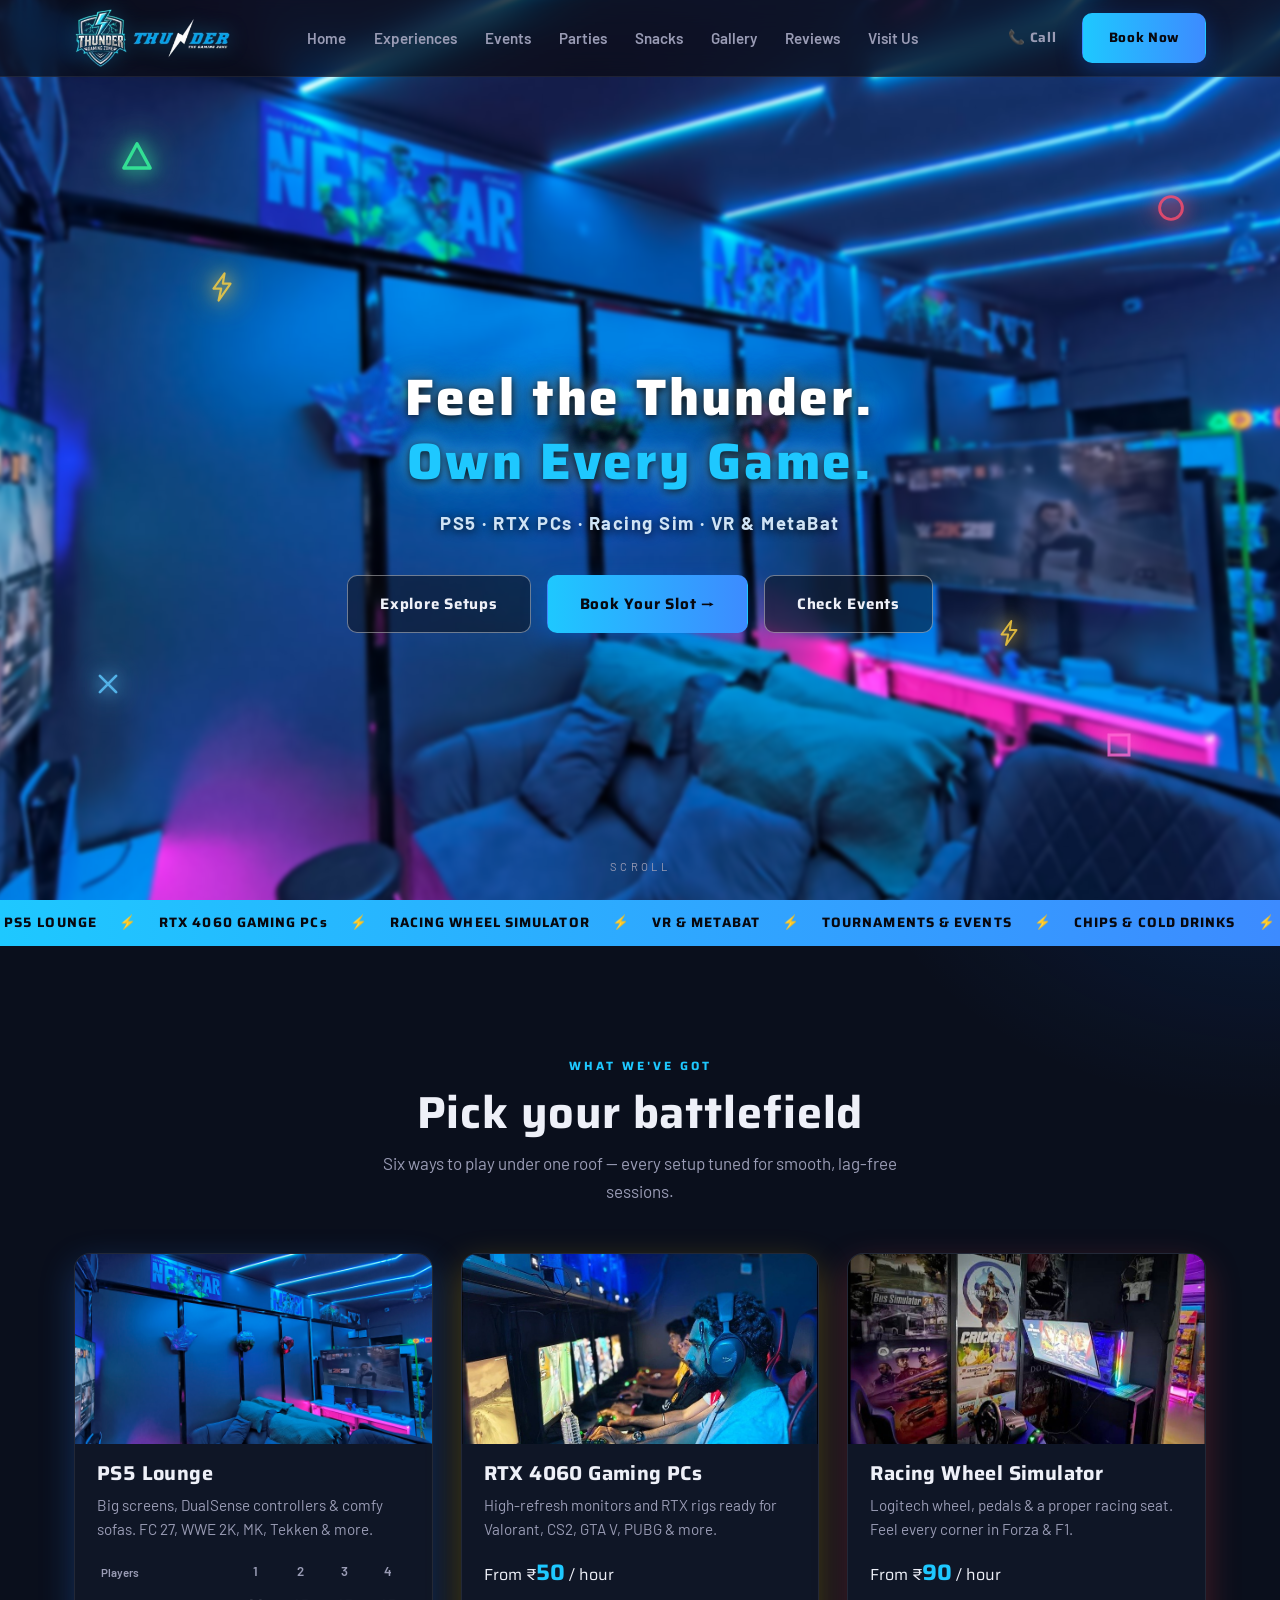
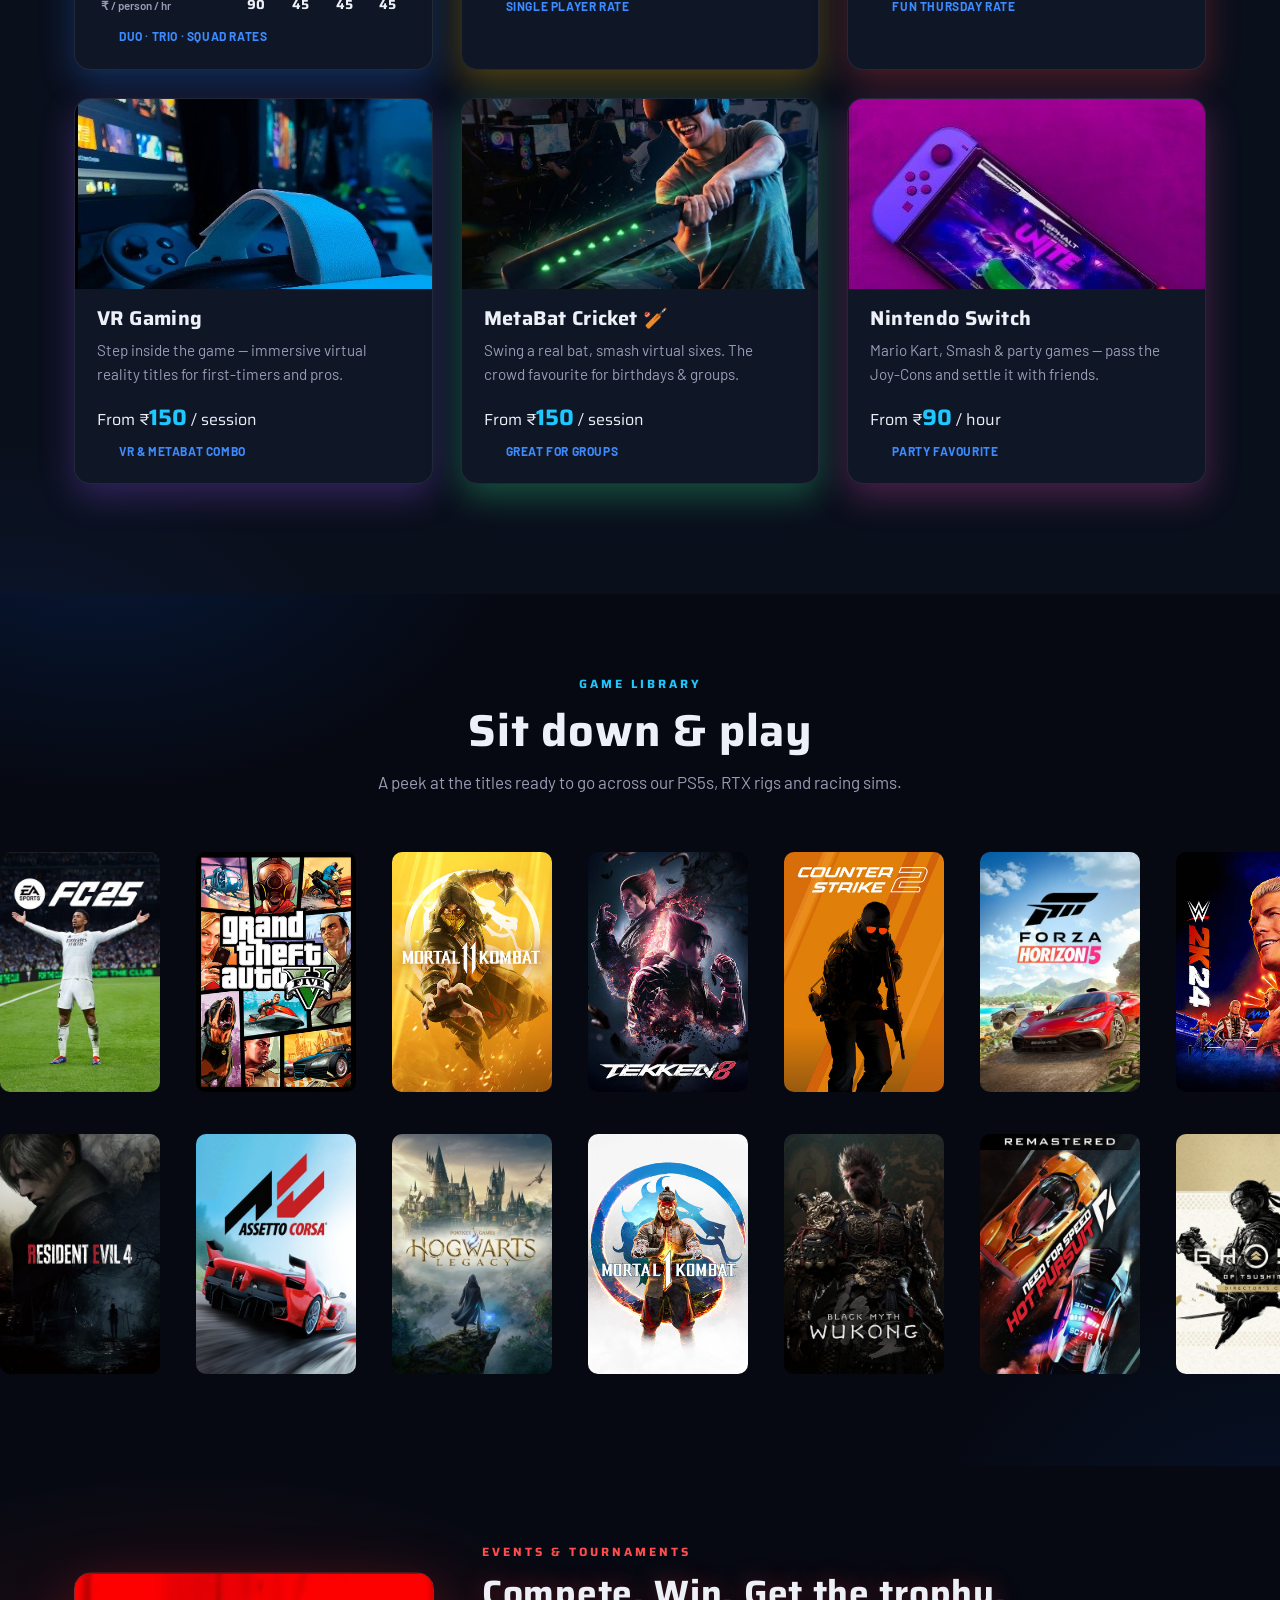
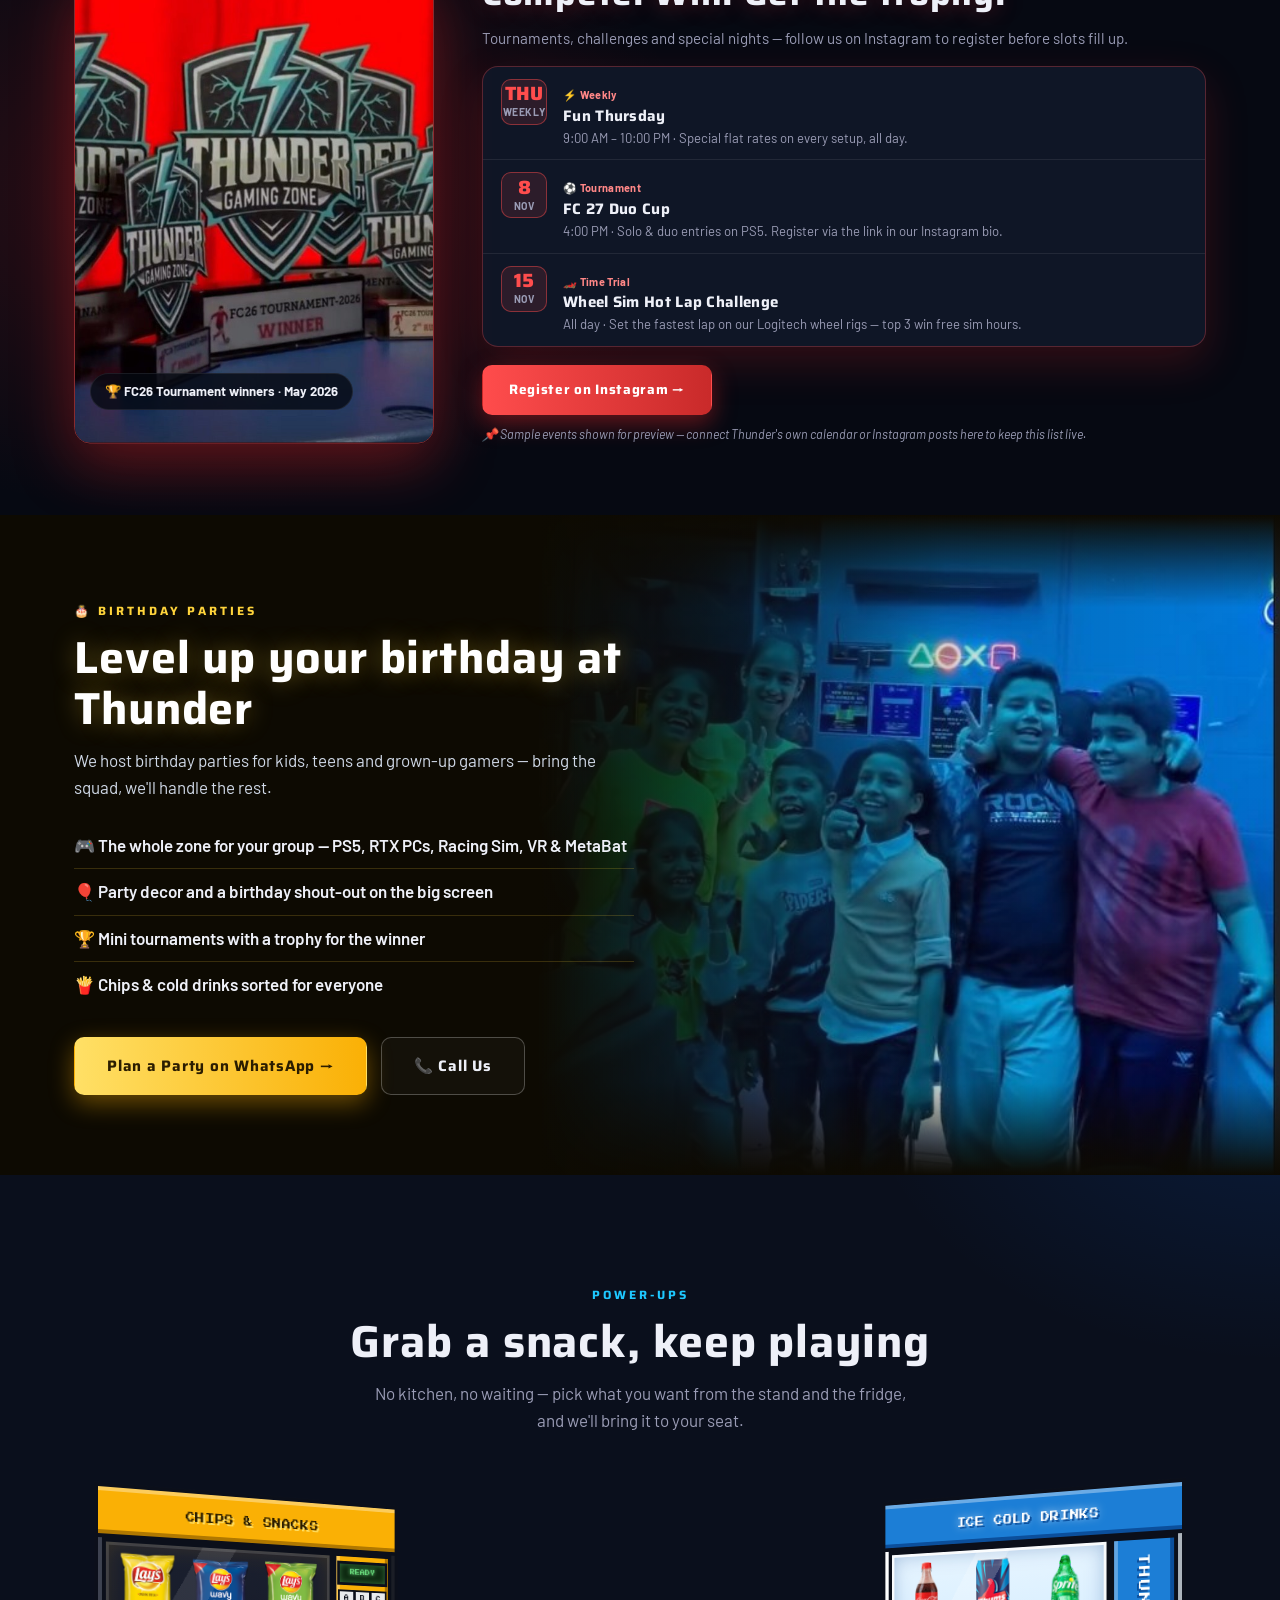
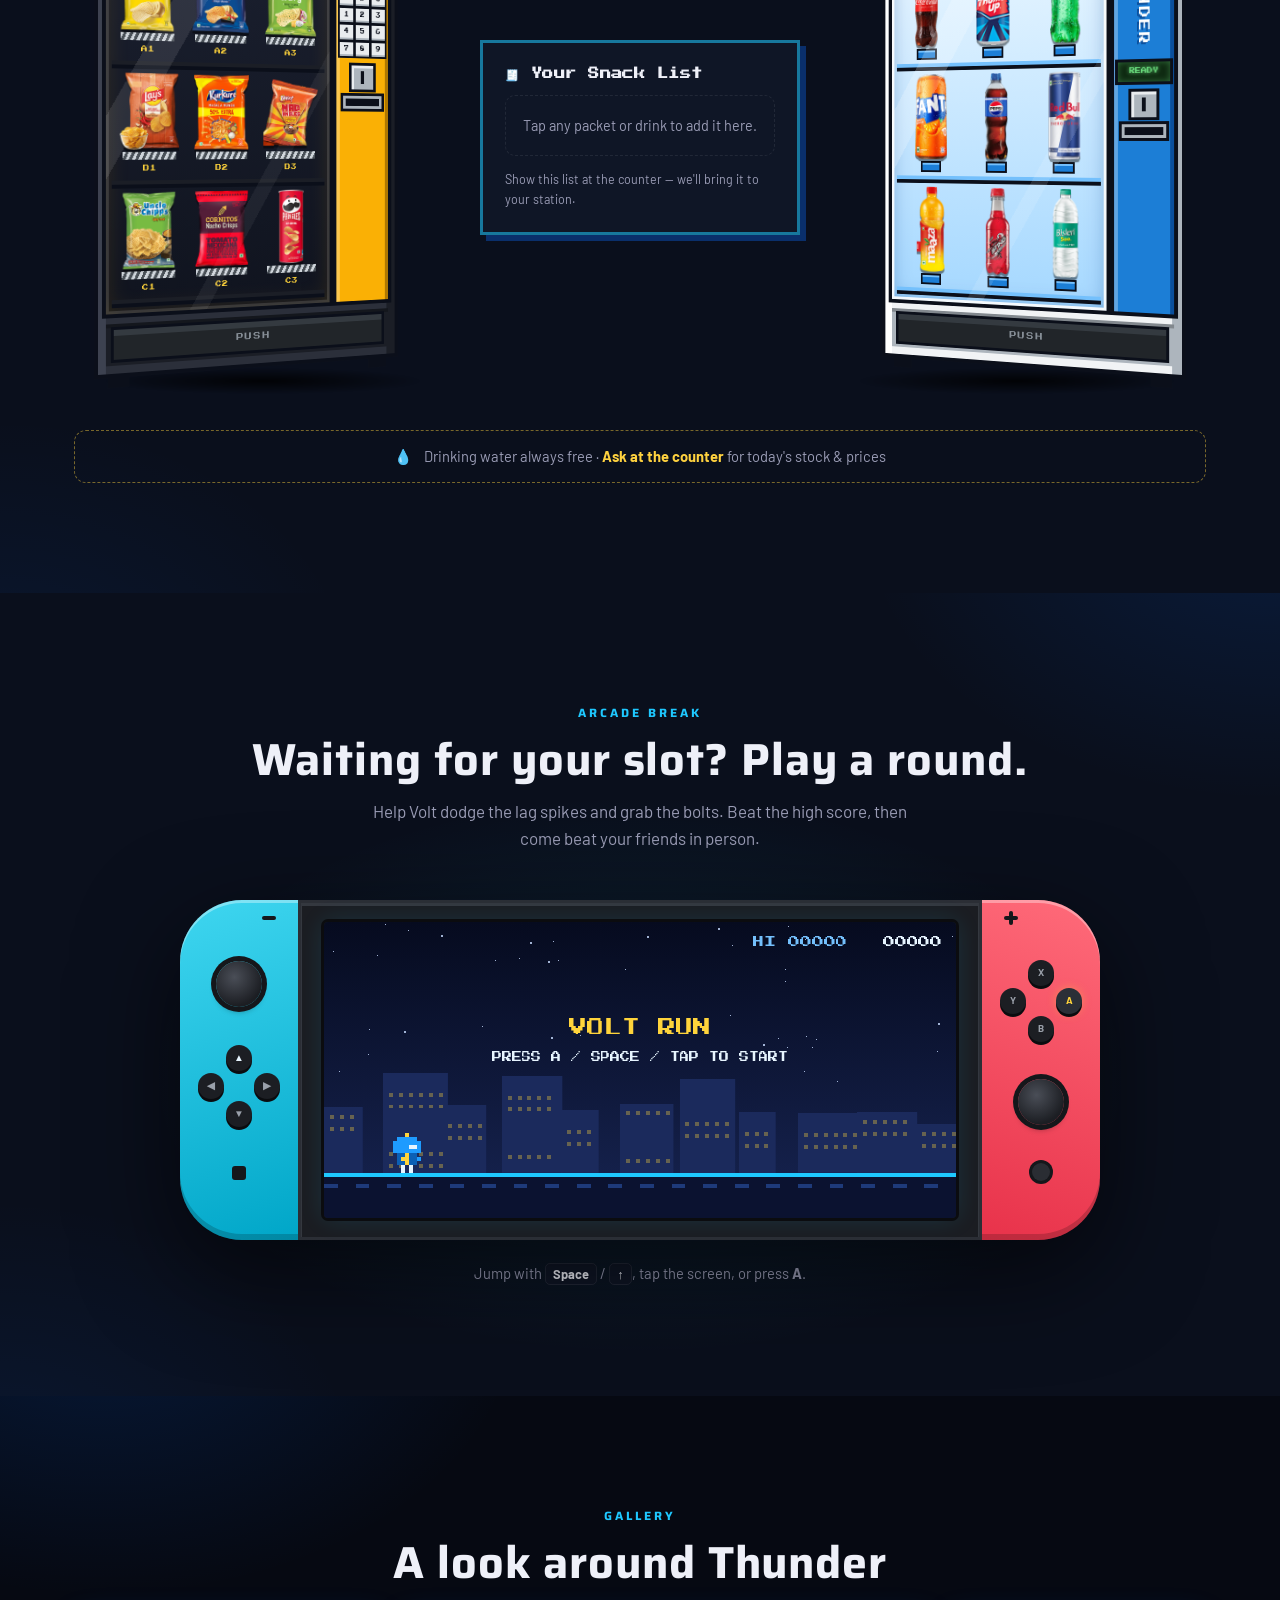
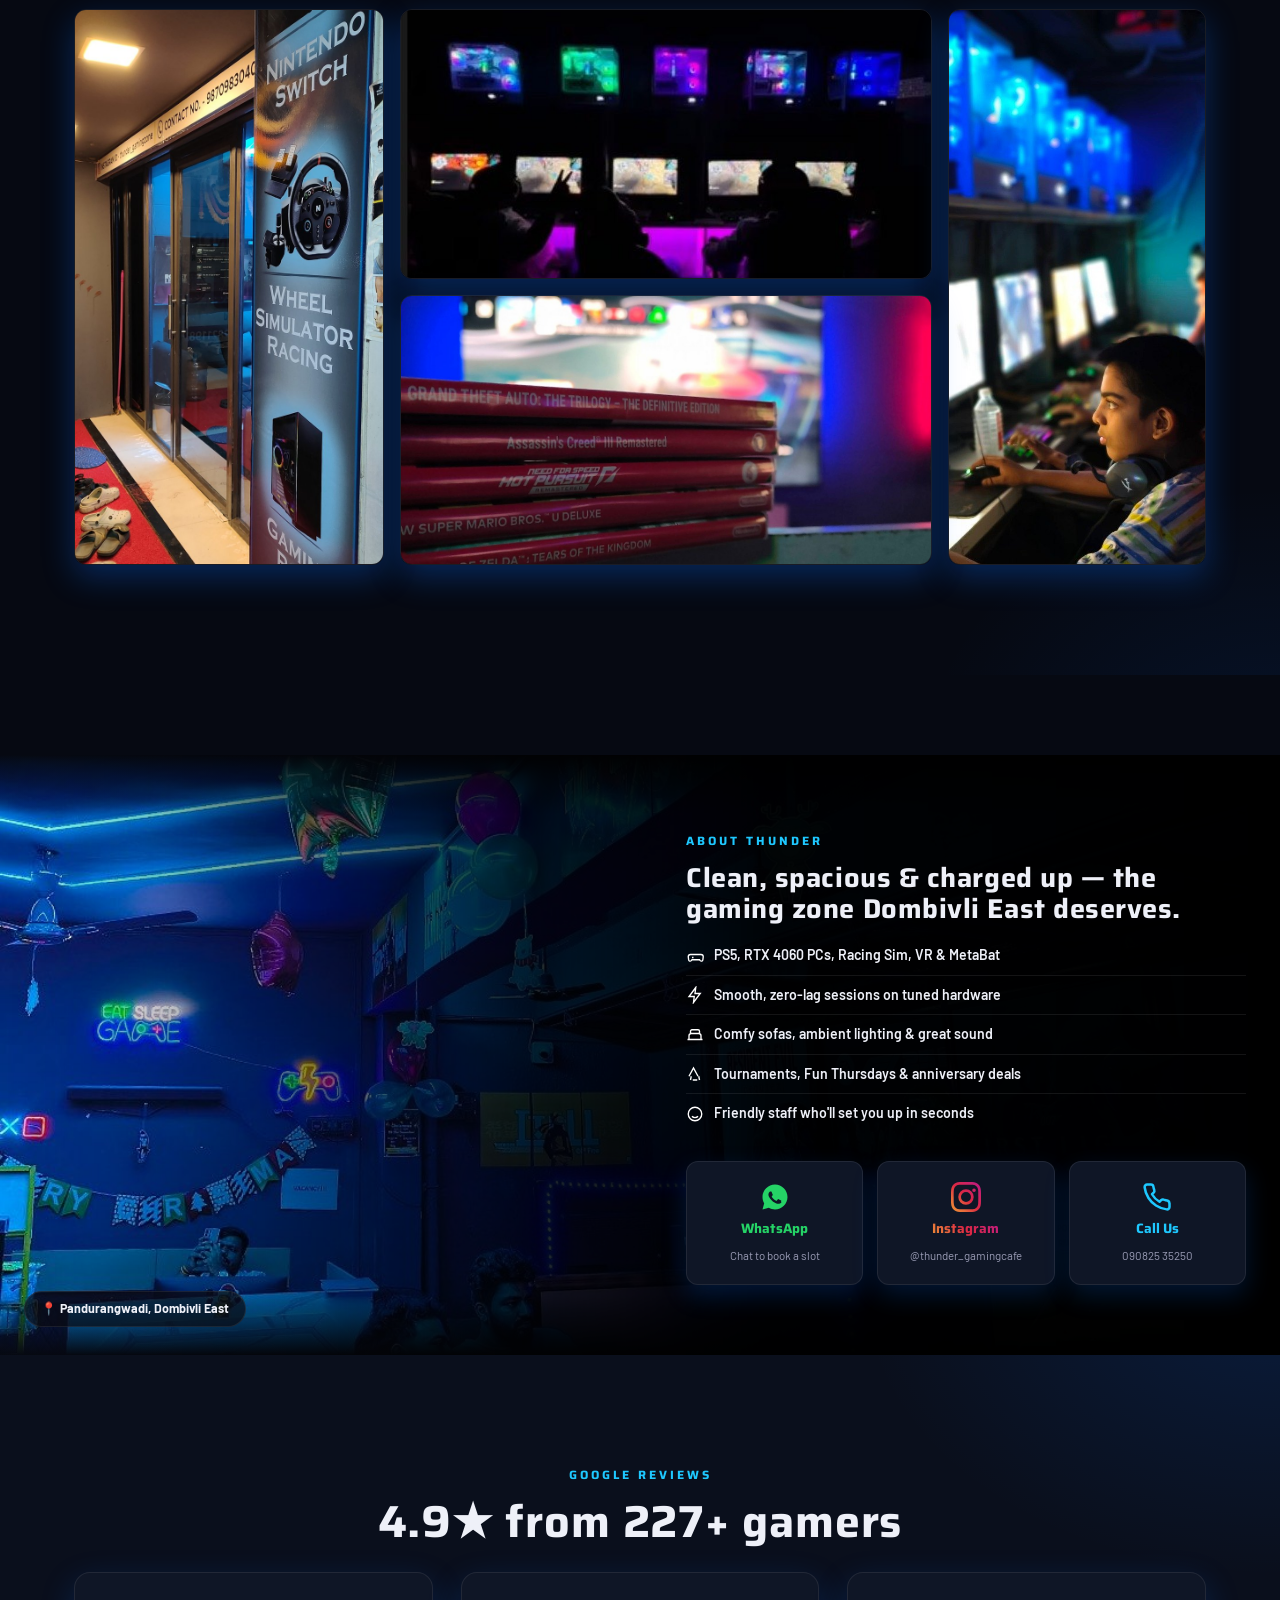
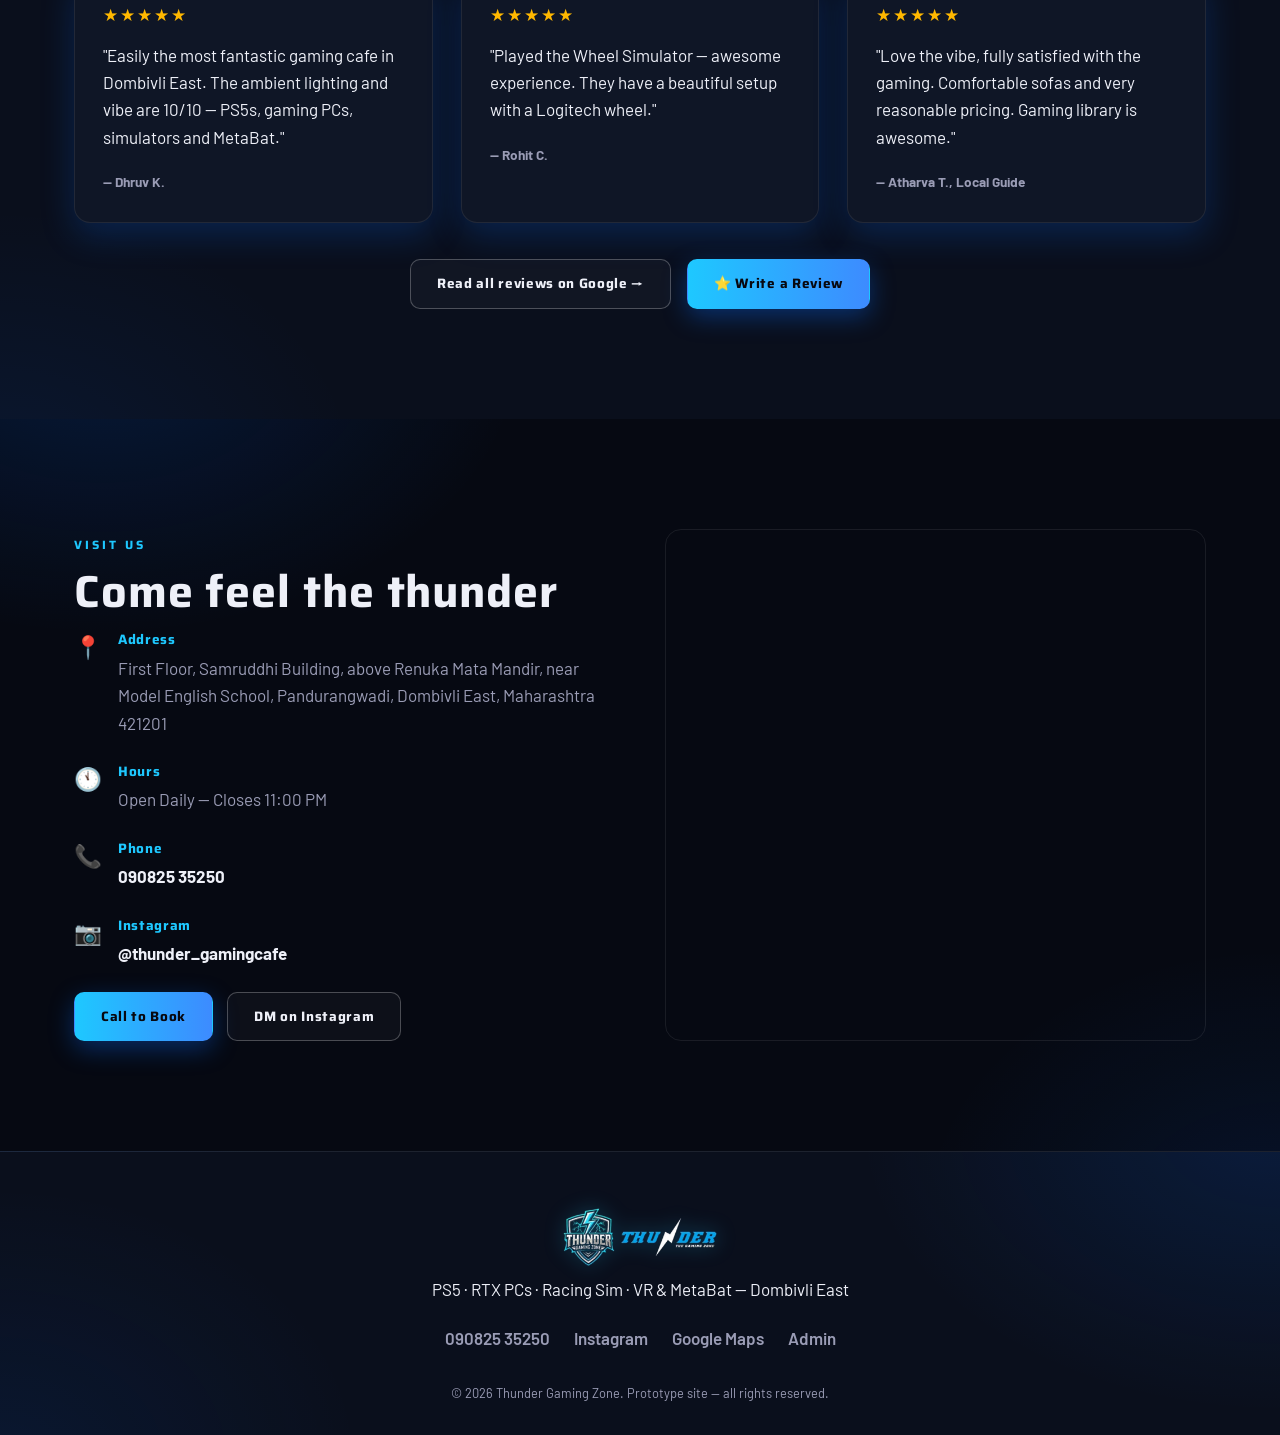
==== commit 1b7d469a: "Compact Events with scroll reveal, gallery and layout tweaks - Intro: lightning strike always enters" ====
--- a/index.html
+++ b/index.html
@@ -67,7 +67,7 @@
   </div>
   <div class="container hero-content">
     <p class="tagline">Feel the Thunder.<br><em>Own Every Game.</em></p>
-    <p class="hero-sub">PS5 · RTX PCs · Racing Sim · VR &amp; MetaBat — Dombivli East</p>
+    <p class="hero-sub">PS5 · RTX PCs · Racing Sim · VR &amp; MetaBat</p>
     <div class="hero-actions">
       <a href="#stations" class="btn btn-outline btn-lg">Explore Setups</a>
       <a href="booking.html" class="btn btn-primary btn-lg">Book Your Slot →</a>
@@ -221,16 +221,16 @@
 <!-- EVENTS -->
 <section class="events" id="events">
   <div class="container events-grid">
-    <figure class="events-photo">
+    <figure class="events-photo reveal reveal--left">
       <img src="assets/img/photos/tournament-trophies.jpg" width="582" height="763" loading="lazy" alt="Thunder Gaming Zone FC26 tournament winner trophies">
       <figcaption>🏆 FC26 Tournament winners · May 2026</figcaption>
     </figure>
     <div class="events-copy">
-      <span class="eyebrow">EVENTS &amp; TOURNAMENTS</span>
-      <h2>Compete. Win. Get the trophy.</h2>
-      <p class="events-sub">Tournaments, challenges and special nights — follow us on Instagram to register before slots fill up.</p>
+      <span class="eyebrow reveal reveal--up">EVENTS &amp; TOURNAMENTS</span>
+      <h2 class="reveal reveal--up">Compete. Win. Get the trophy.</h2>
+      <p class="events-sub reveal reveal--up">Tournaments, challenges and special nights — follow us on Instagram to register before slots fill up.</p>
       <ul class="event-list">
-        <li class="event-item">
+        <li class="event-item reveal reveal--right" style="--i:1">
           <div class="event-date"><span class="ev-day">THU</span><span class="ev-mon">WEEKLY</span></div>
           <div class="event-info">
             <span class="event-tag">⚡ Weekly</span>
@@ -238,7 +238,7 @@
             <p>9:00 AM – 10:00 PM · Special flat rates on every setup, all day.</p>
           </div>
         </li>
-        <li class="event-item">
+        <li class="event-item reveal reveal--right" style="--i:2">
           <div class="event-date"><span class="ev-day">8</span><span class="ev-mon">NOV</span></div>
           <div class="event-info">
             <span class="event-tag">⚽ Tournament</span>
@@ -246,7 +246,7 @@
             <p>4:00 PM · Solo &amp; duo entries on PS5. Register via the link in our Instagram bio.</p>
           </div>
         </li>
-        <li class="event-item">
+        <li class="event-item reveal reveal--right" style="--i:3">
           <div class="event-date"><span class="ev-day">15</span><span class="ev-mon">NOV</span></div>
           <div class="event-info">
             <span class="event-tag">🏎️ Time Trial</span>
@@ -255,7 +255,7 @@
           </div>
         </li>
       </ul>
-      <div class="events-actions">
+      <div class="events-actions reveal reveal--up">
         <a href="https://www.instagram.com/thunder_gamingcafe/" target="_blank" rel="noopener" class="btn btn-primary">Register on Instagram →</a>
       </div>
       <p class="events-note">📌 Sample events shown for preview — connect Thunder's own calendar or Instagram posts here to keep this list live.</p>
@@ -429,18 +429,55 @@
   </div>
 </section>
 
+<!-- ARCADE: handheld console with the Volt Run mini game -->
+<section class="arcade" id="arcade">
+  <div class="container">
+    <span class="eyebrow center">ARCADE BREAK</span>
+    <h2 class="center">Waiting for your slot? Play a round.</h2>
+    <p class="section-sub center">Help Volt dodge the lag spikes and grab the bolts. Beat the high score, then come beat your friends in person.</p>
+
+    <div class="handheld">
+      <div class="joycon joycon--l">
+        <span class="jc-small jc-minus" aria-hidden="true"></span>
+        <span class="jc-stick" aria-hidden="true"></span>
+        <div class="jc-dpad">
+          <button type="button" class="jc-btn jc-up" data-runner="jump" aria-label="Jump">▲</button>
+          <span class="jc-btn jc-left" aria-hidden="true">◀</span>
+          <span class="jc-btn jc-right" aria-hidden="true">▶</span>
+          <span class="jc-btn jc-down" aria-hidden="true">▼</span>
+        </div>
+        <span class="jc-small jc-capture" aria-hidden="true"></span>
+      </div>
+      <div class="handheld-screen">
+        <canvas id="runnerCanvas" width="640" height="300" aria-label="Volt Run mini game. Press Space, up arrow or tap to jump."></canvas>
+      </div>
+      <div class="joycon joycon--r">
+        <span class="jc-small jc-plus" aria-hidden="true"></span>
+        <div class="jc-abxy">
+          <span class="jc-btn jc-x" aria-hidden="true">X</span>
+          <span class="jc-btn jc-y" aria-hidden="true">Y</span>
+          <button type="button" class="jc-btn jc-a" data-runner="jump" aria-label="Jump (A)">A</button>
+          <span class="jc-btn jc-b" aria-hidden="true">B</span>
+        </div>
+        <span class="jc-stick" aria-hidden="true"></span>
+        <span class="jc-small jc-home" aria-hidden="true"></span>
+      </div>
+    </div>
+    <p class="arcade-help center">Jump with <kbd>Space</kbd> / <kbd>↑</kbd>, tap the screen, or press <b>A</b>.</p>
+  </div>
+</section>
+
 <!-- GALLERY -->
 <section class="gallery" id="gallery">
   <div class="container">
     <span class="eyebrow center">GALLERY</span>
     <h2 class="center">A look around Thunder</h2>
-    <!-- Fitted grid: tall photos on both edges, wide + two singles in the middle -->
+    <!-- Fitted grid: tall photos on both edges, two wide photos stacked in the middle -->
     <div class="gallery-grid">
-      <img class="gg-tall" src="assets/img/photos/gallery-3.jpg" loading="lazy" alt="Young gamer on the RTX PC row with RGB keyboard">
+      <img class="gg-tall" src="assets/img/photos/entrance.jpg" loading="lazy" alt="Thunder Gaming Zone entrance with Nintendo Switch, wheel simulator racing and gaming PC signage">
       <img class="gg-wide gg-screens" src="assets/img/photos/gallery-1.jpg" loading="lazy" alt="Row of glowing gaming screens in the dark">
-      <img class="gg-entrance" src="assets/img/photos/entrance.jpg" loading="lazy" alt="Thunder Gaming Zone entrance with Nintendo Switch, wheel simulator racing and gaming PC signage">
-      <img class="gg-pad" src="assets/img/photos/gallery-2.jpg" loading="lazy" alt="DualSense PS5 controller in hand under neon light">
-      <img class="gg-games" src="assets/img/photos/gallery-5.jpg" loading="lazy" alt="Stack of Nintendo Switch game cases: GTA Trilogy, Assassin's Creed III, Need for Speed, Mario, Zelda">
+      <img class="gg-entrance" src="assets/img/photos/gallery-3.jpg" loading="lazy" alt="Young gamer on the RTX PC row with RGB keyboard">
+      <img class="gg-wide gg-games" src="assets/img/photos/gallery-5.jpg" loading="lazy" alt="Stack of Nintendo Switch game cases: GTA Trilogy, Assassin's Creed III, Need for Speed, Mario, Zelda">
     </div>
   </div>
 </section>
@@ -485,44 +522,6 @@
   </div>
 </section>
 
-<!-- ARCADE: handheld console with the Volt Run mini game -->
-<section class="arcade" id="arcade">
-  <div class="container">
-    <span class="eyebrow center">ARCADE BREAK</span>
-    <h2 class="center">Waiting for your slot? Play a round.</h2>
-    <p class="section-sub center">Help Volt dodge the lag spikes and grab the bolts. Beat the high score, then come beat your friends in person.</p>
-
-    <div class="handheld">
-      <div class="joycon joycon--l">
-        <span class="jc-small jc-minus" aria-hidden="true"></span>
-        <span class="jc-stick" aria-hidden="true"></span>
-        <div class="jc-dpad">
-          <button type="button" class="jc-btn jc-up" data-runner="jump" aria-label="Jump">▲</button>
-          <span class="jc-btn jc-left" aria-hidden="true">◀</span>
-          <span class="jc-btn jc-right" aria-hidden="true">▶</span>
-          <span class="jc-btn jc-down" aria-hidden="true">▼</span>
-        </div>
-        <span class="jc-small jc-capture" aria-hidden="true"></span>
-      </div>
-      <div class="handheld-screen">
-        <canvas id="runnerCanvas" width="640" height="300" aria-label="Volt Run mini game. Press Space, up arrow or tap to jump."></canvas>
-      </div>
-      <div class="joycon joycon--r">
-        <span class="jc-small jc-plus" aria-hidden="true"></span>
-        <div class="jc-abxy">
-          <span class="jc-btn jc-x" aria-hidden="true">X</span>
-          <span class="jc-btn jc-y" aria-hidden="true">Y</span>
-          <button type="button" class="jc-btn jc-a" data-runner="jump" aria-label="Jump (A)">A</button>
-          <span class="jc-btn jc-b" aria-hidden="true">B</span>
-        </div>
-        <span class="jc-stick" aria-hidden="true"></span>
-        <span class="jc-small jc-home" aria-hidden="true"></span>
-      </div>
-    </div>
-    <p class="arcade-help center">Jump with <kbd>Space</kbd> / <kbd>↑</kbd>, tap the screen, or press <b>A</b>.</p>
-  </div>
-</section>
-
 <!-- REVIEWS -->
 <section class="reviews" id="reviews">
   <div class="container">
--- a/assets/style.css
+++ b/assets/style.css
@@ -157,7 +157,7 @@
 @keyframes scroll-left{ from{ transform:translateX(0);} to{ transform:translateX(-50%);} }
 
 /* About */
-.about{ position:relative; padding:130px 0; overflow:hidden; }
+.about{ position:relative; padding:70px 0; overflow:hidden; }
 .about-bg{ position:absolute; inset:0; z-index:0; }
 .about-bg img{ width:100%; height:100%; object-fit:cover; object-position:30% center; }
 /* Solid black on the right where the copy sits, fading out toward the photo on the left */
@@ -365,11 +365,10 @@
   transition:transform .3s ease, filter .3s ease, box-shadow .3s ease; box-shadow:0 12px 32px rgba(10,108,255,.3);
 }
 .gallery-grid img:hover{ transform:scale(1.02); filter:brightness(1.1); box-shadow:0 16px 40px rgba(30,200,255,.45); }
-.gallery-grid .gg-tall{ grid-column:1; grid-row:1 / 3; object-position:62% center; }
+.gallery-grid .gg-tall{ grid-column:1; grid-row:1 / 3; object-position:center 40%; }
 .gallery-grid .gg-screens{ grid-column:2 / 4; grid-row:1; object-position:center 55%; }
-.gallery-grid .gg-entrance{ grid-column:4; grid-row:1 / 3; object-position:center 40%; }
-.gallery-grid .gg-pad{ grid-column:2; grid-row:2; }
-.gallery-grid .gg-games{ grid-column:3; grid-row:2; object-position:42% center; }
+.gallery-grid .gg-entrance{ grid-column:4; grid-row:1 / 3; object-position:62% center; }
+.gallery-grid .gg-games{ grid-column:2 / 4; grid-row:2; object-position:center 60%; }
 
 /* Reviews */
 .reviews{ padding:110px 0; background:var(--bg-alt); }
@@ -412,7 +411,7 @@
   .gallery-grid .gg-tall{ grid-column:1; grid-row:span 2; }
   .gallery-grid .gg-screens{ grid-column:1 / 3; grid-row:auto; }
   .gallery-grid .gg-entrance{ grid-column:2; grid-row:span 2; }
-  .gallery-grid .gg-pad, .gallery-grid .gg-games{ grid-column:auto; grid-row:auto; }
+  .gallery-grid .gg-games{ grid-column:1 / 3; grid-row:auto; }
   .menu-board{ grid-template-columns:1fr; padding:32px 24px; }
   .menu-board::before{ display:none; }
   .connect-cards{ grid-template-columns:1fr; }
@@ -932,8 +931,8 @@
 }
 
 /* Events */
-.events{ padding:110px 0; background:var(--bg); }
-.events-grid{ display:grid; grid-template-columns:minmax(0, 505px) 1fr; gap:56px; align-items:center; }
+.events{ padding:70px 0; background:var(--bg); overflow:hidden; }
+.events-grid{ display:grid; grid-template-columns:minmax(0, 360px) 1fr; gap:48px; align-items:center; }
 .events-photo{ position:relative; margin:0; }
 .events-photo img{
   width:100%; height:auto; border-radius:var(--radius); border:1px solid rgba(255,70,70,.35);
@@ -1057,3 +1056,23 @@
   .jc-stick{ width:30px; height:30px; }
   .handheld-screen{ padding:12px 10px; }
 }
+
+/* Events — compact sizing */
+.events h2{ font-size:clamp(1.6rem, 3vw, 2.2rem); }
+.events-sub{ margin-bottom:16px; font-size:.95rem; }
+.events .event-item{ padding:12px 18px; }
+.events .event-date{ width:46px; height:46px; }
+.events-actions{ margin-top:18px; }
+.events-note{ margin-top:10px; }
+
+/* Scroll reveal (toggled by script.js) + gentle parallax on the trophies photo */
+.reveal{ opacity:0; transition:opacity .7s ease, transform .7s cubic-bezier(.2,.8,.2,1); transition-delay:calc(var(--i, 0) * 110ms); }
+.reveal--up{ transform:translateY(28px); }
+.reveal--left{ transform:translateX(-60px) rotate(-3deg); }
+.reveal--right{ transform:translateX(60px); }
+.reveal.in-view{ opacity:1; transform:none; }
+.events-photo.in-view img{ transform:translateY(var(--parallax, 0px)); transition:transform .1s linear; }
+@media (prefers-reduced-motion: reduce){
+  .reveal{ opacity:1; transform:none; transition:none; }
+  .events-photo img{ transform:none !important; }
+}
